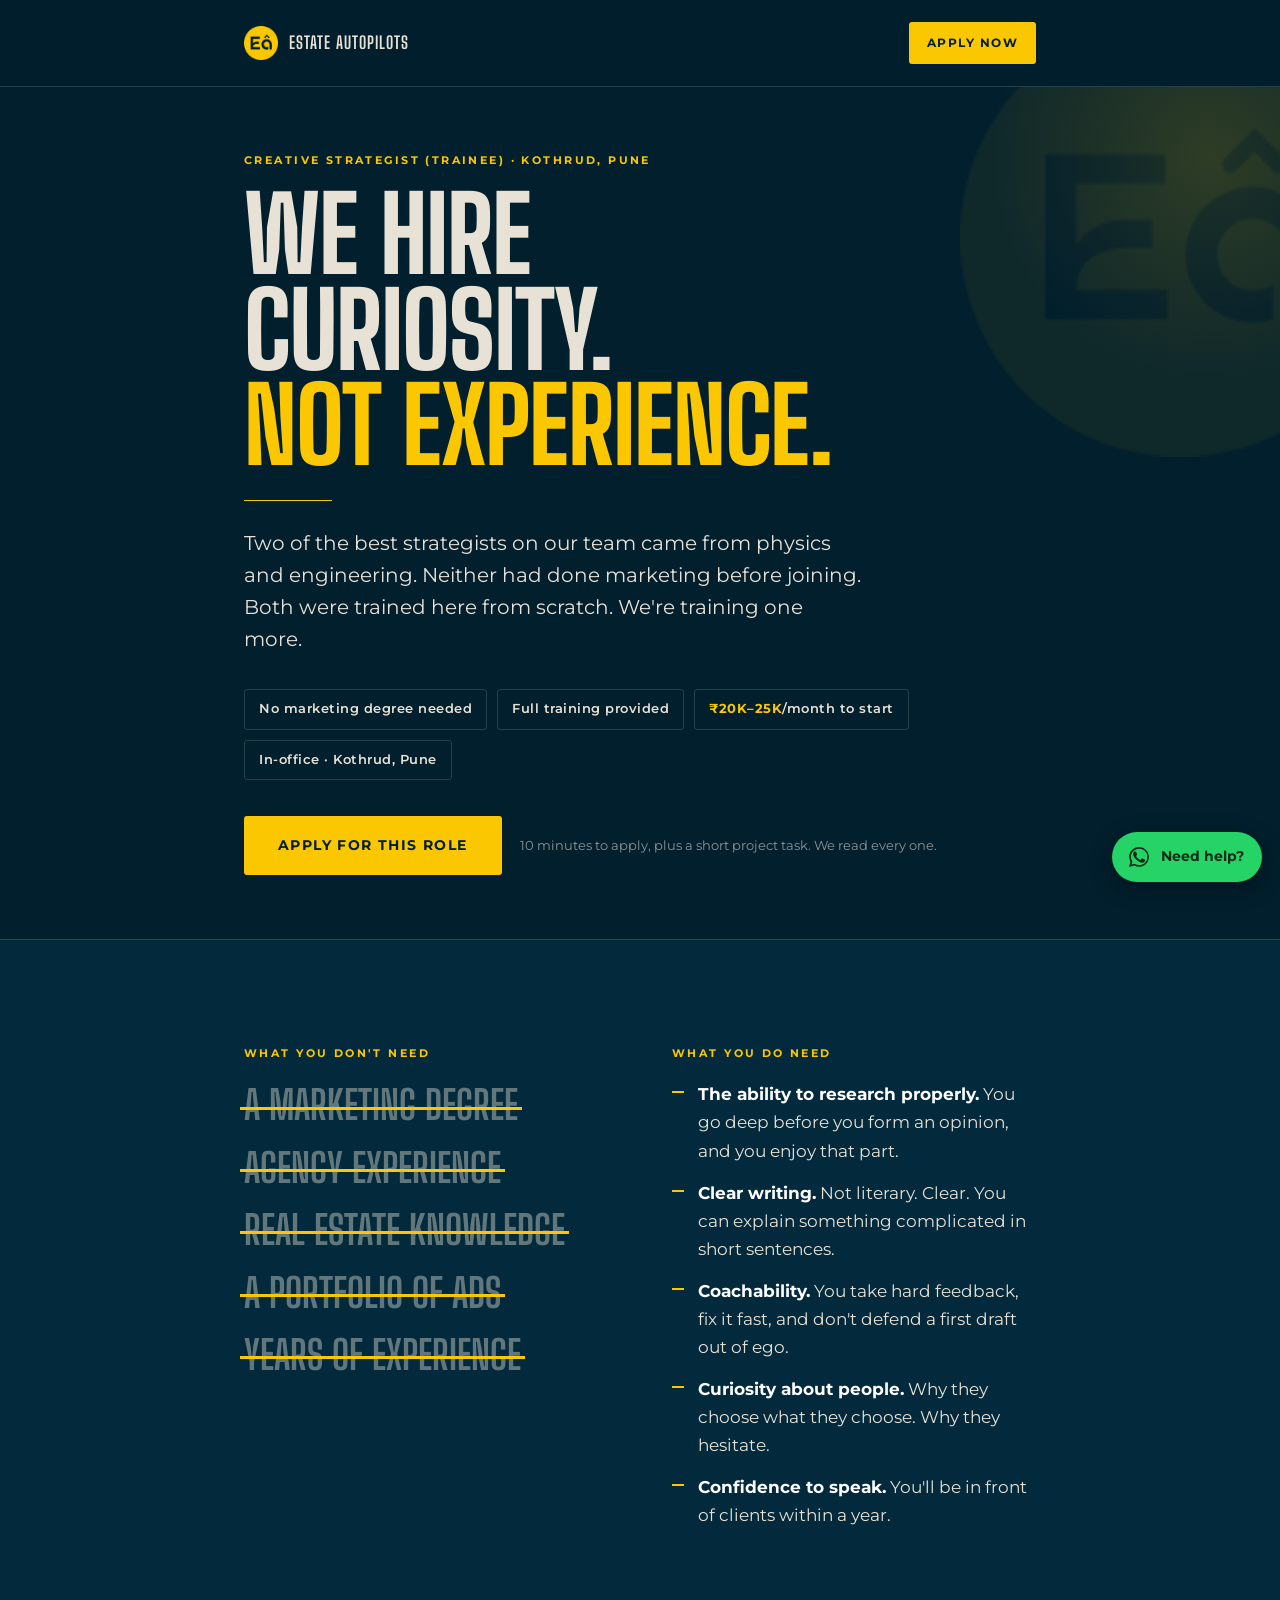
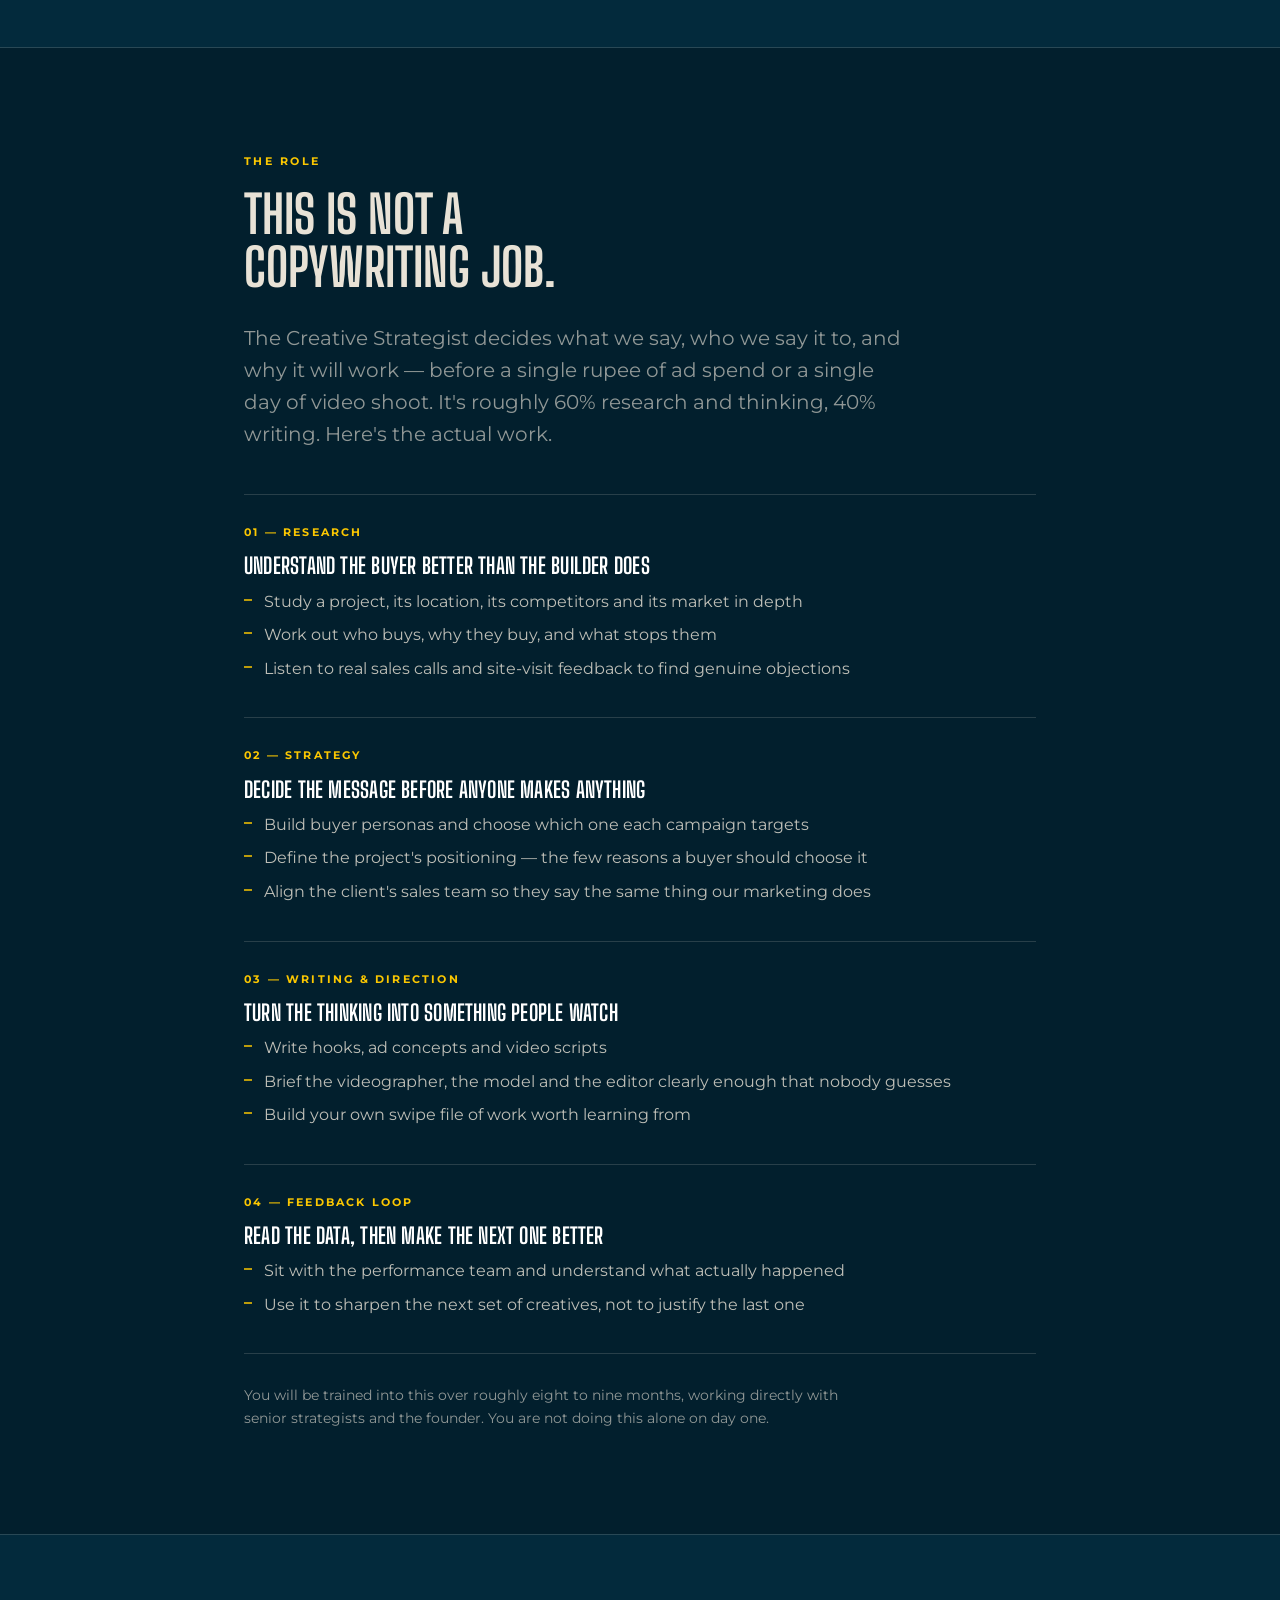
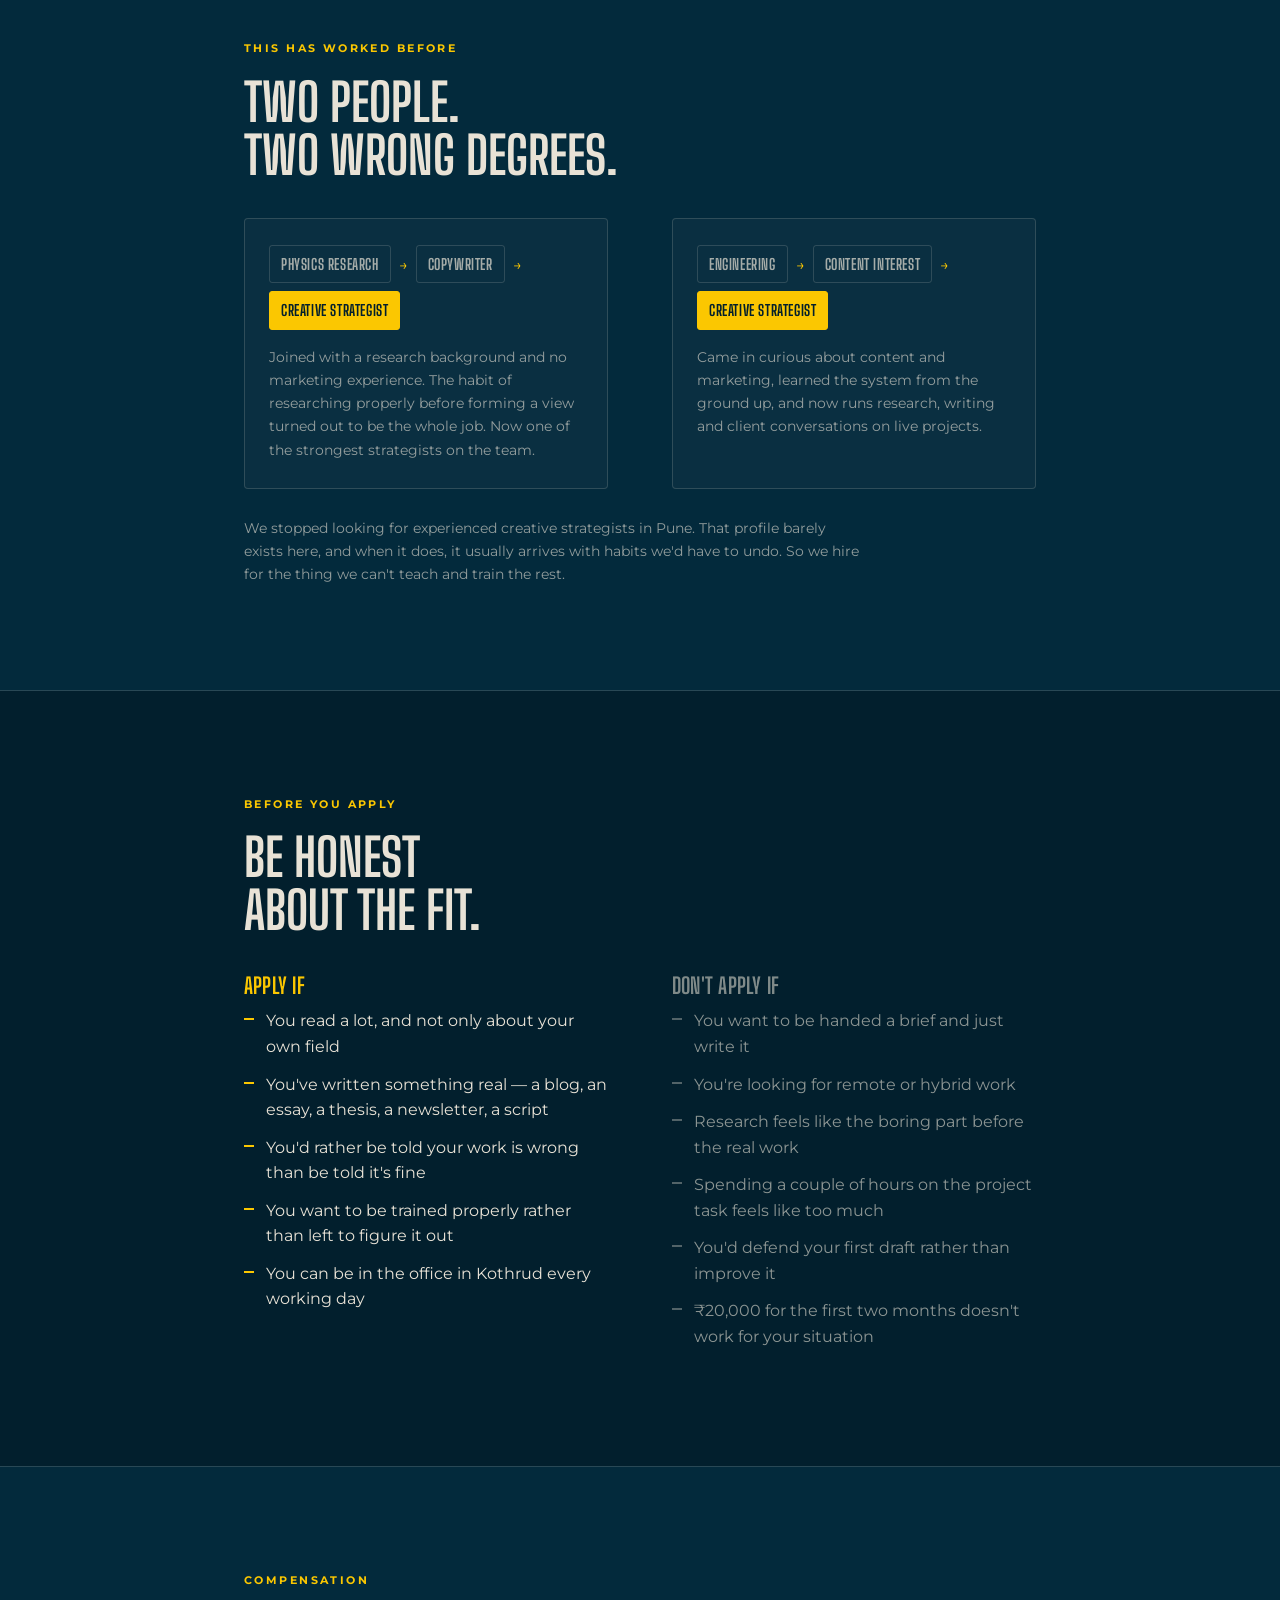
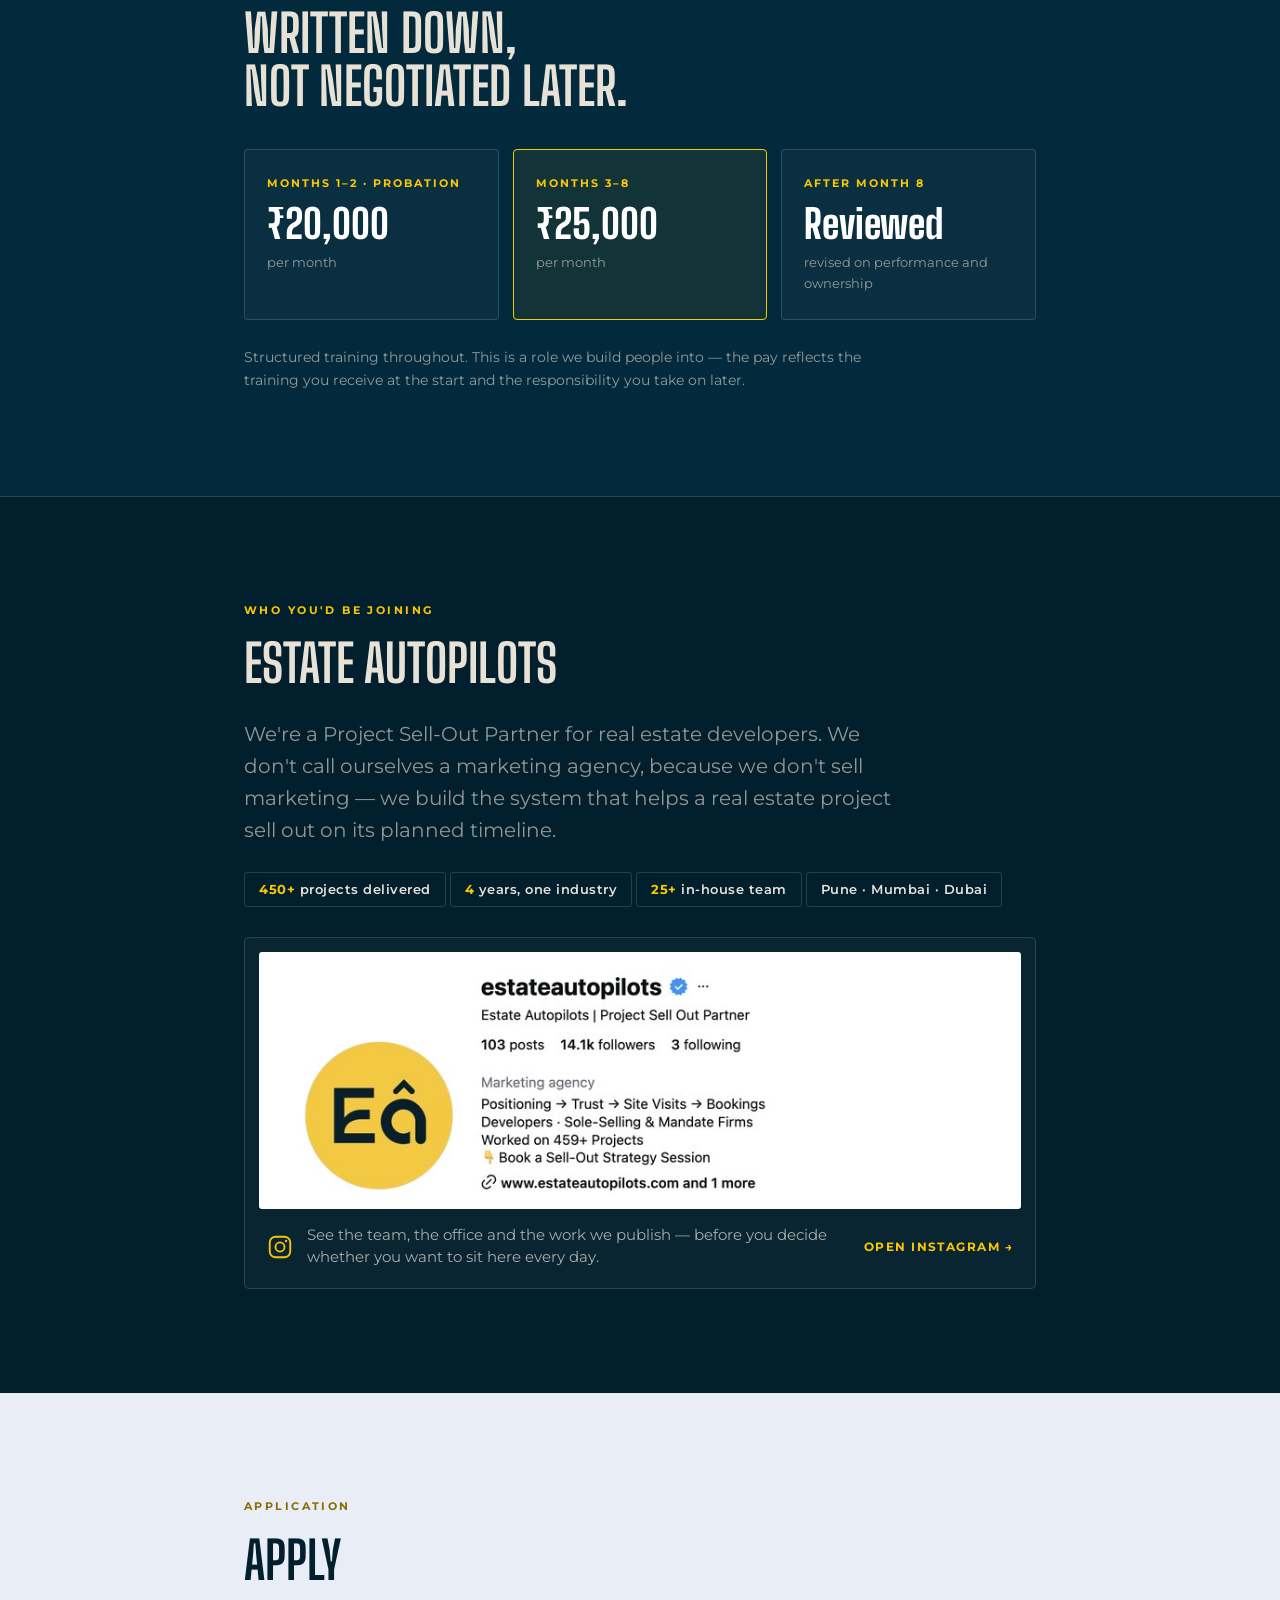
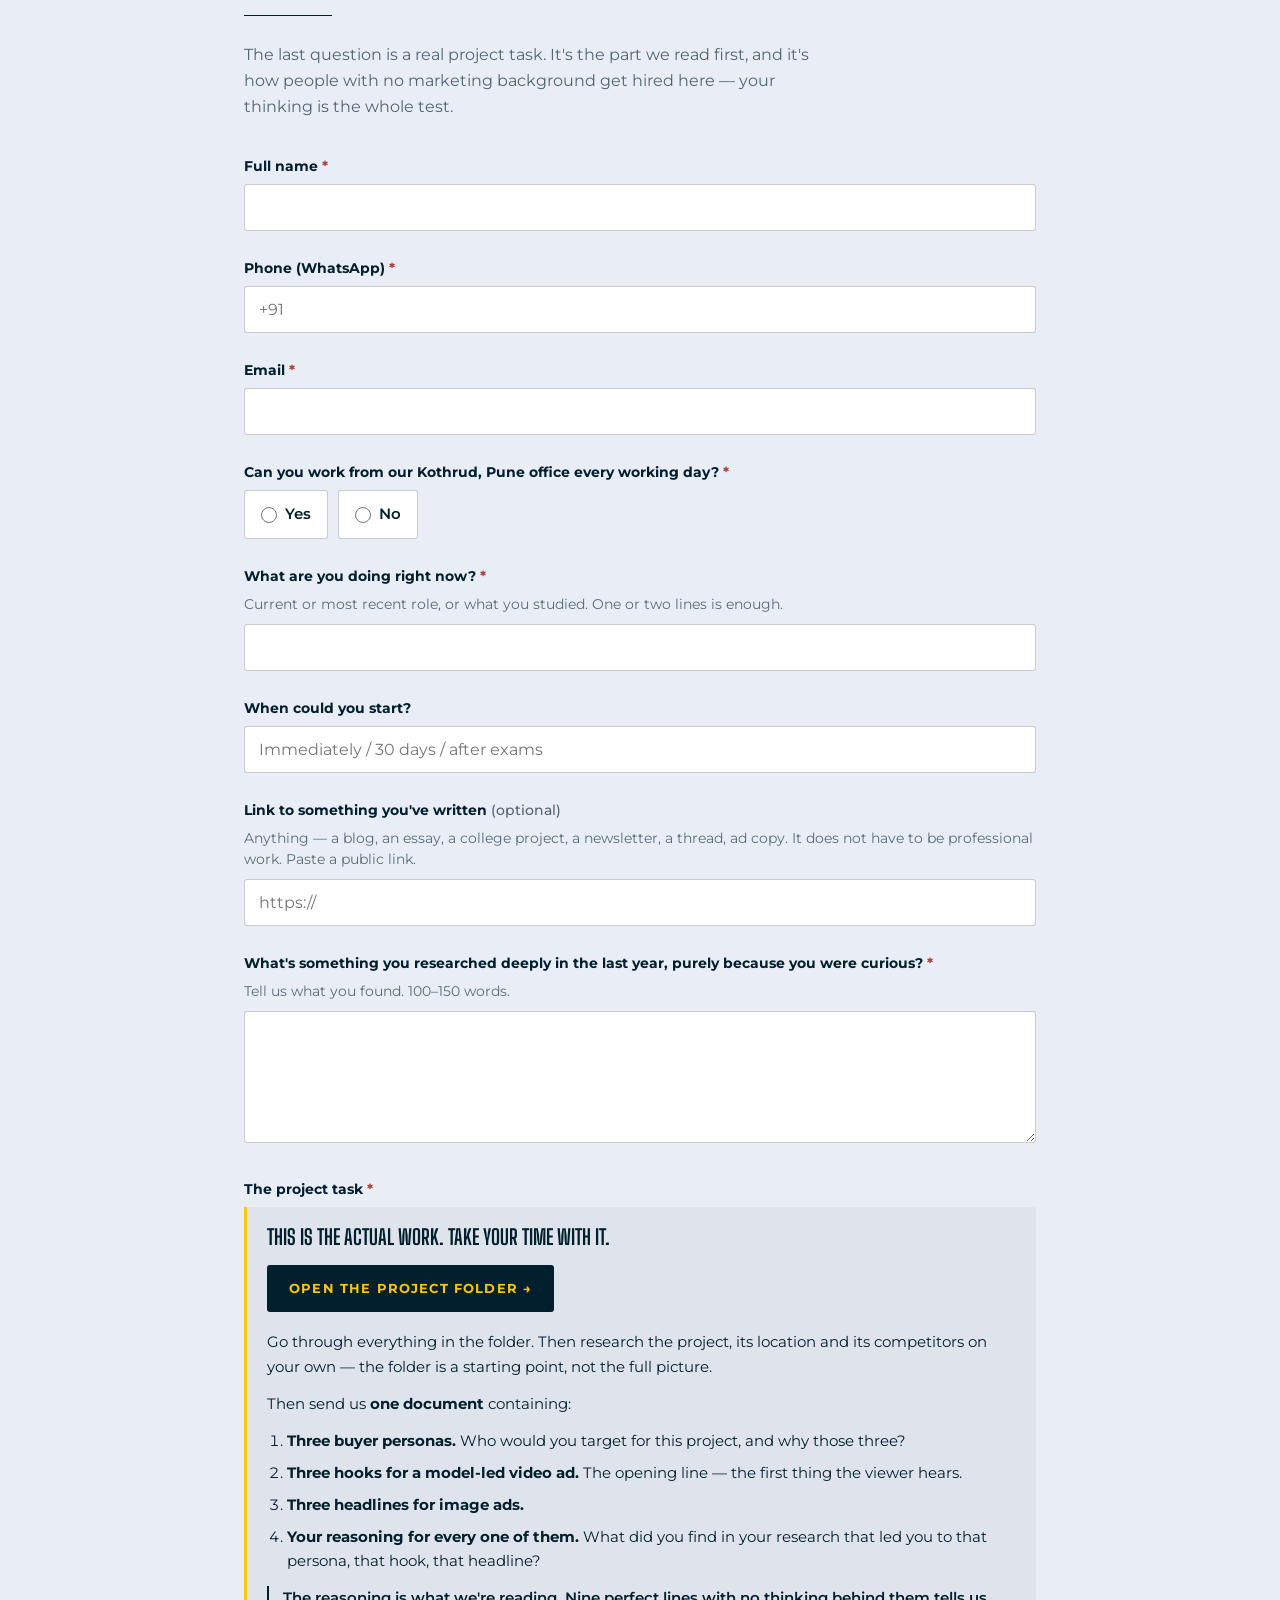
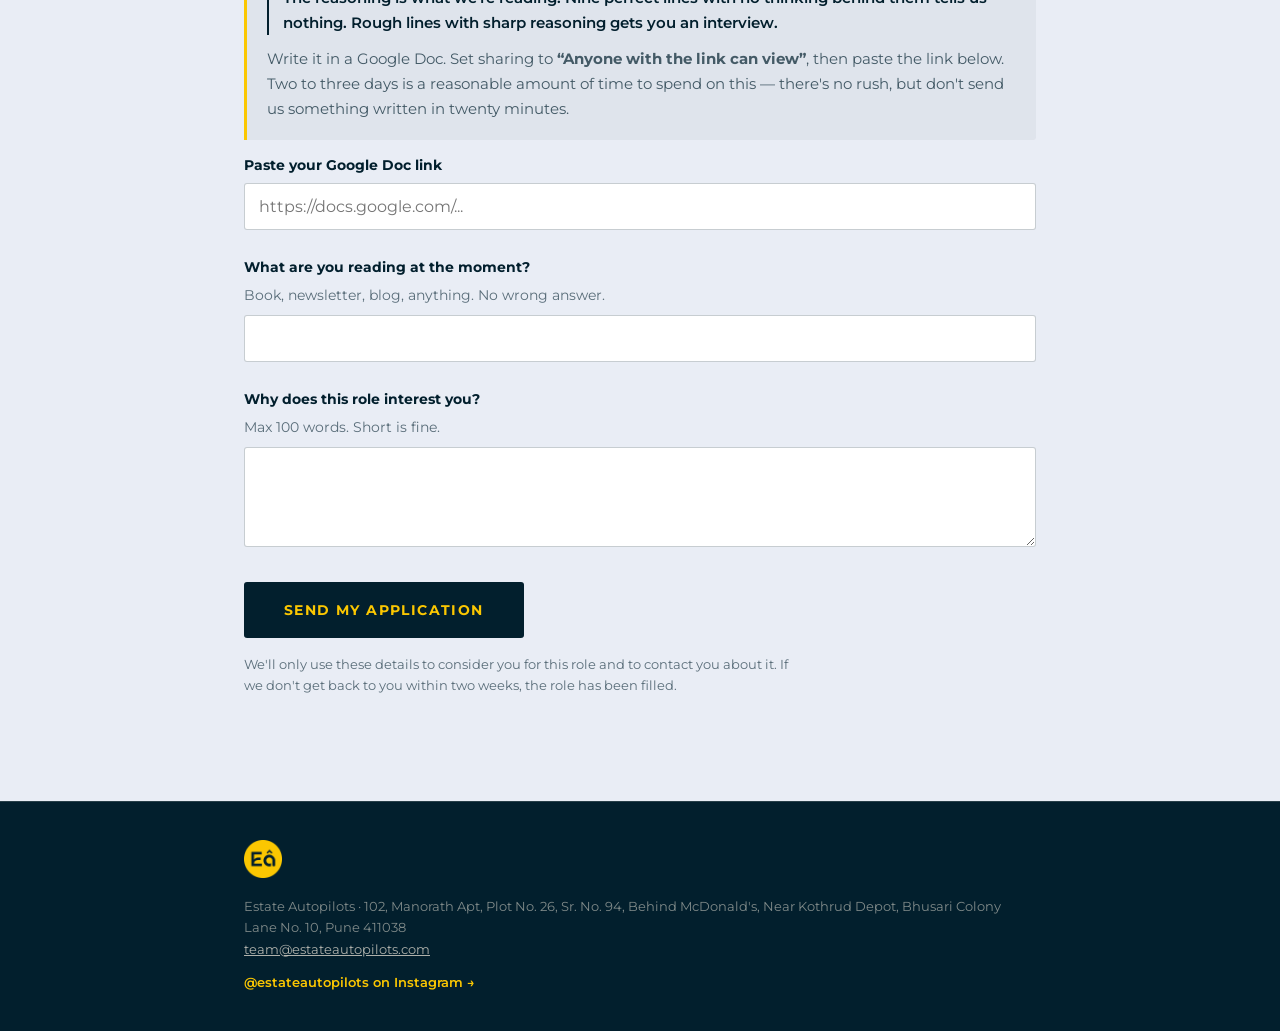
==== index.html @ 529a9108 "feat: add website landing and thank you pages for Estate Autopilots roles" ====
<!DOCTYPE html>
<html lang="en">

<head>
  <meta charset="UTF-8">
  <meta name="viewport" content="width=device-width, initial-scale=1.0">
  <title>Creative Strategist (Trainee) — Estate Autopilots, Pune</title>
  <meta name="description"
    content="We hire curiosity, not experience. Creative Strategist (Trainee) role in Kothrud, Pune. No marketing degree needed. Full training provided.">
  <meta property="og:title" content="We hire curiosity. Not experience.">
  <meta property="og:description"
    content="Creative Strategist (Trainee) — Kothrud, Pune. No marketing degree needed. Full training provided.">
  <meta name="robots" content="noindex">
  <link rel="icon" type="image/png"
    href="[data-uri]">

  <link rel="preconnect" href="https://fonts.googleapis.com">
  <link rel="preconnect" href="https://fonts.gstatic.com" crossorigin>
  <link
    href="https://fonts.googleapis.com/css2?family=Big+Shoulders+Display:wght@500;700;800&family=Montserrat:wght@400;500;600;700&display=swap"
    rel="stylesheet">

  <!--
  ============================================================
  SETUP — 3 things to change before going live
  ============================================================
  1. FORM ENDPOINT  → search for "FORM_ENDPOINT" below
  2. META PIXEL ID  → search for "PIXEL_ID" below
  3. LOGO           → search for "LOGO" below
  Fonts: swap Big Shoulders Display → Agency, and add Qurova
  via @font-face if you have the web licence.
  ============================================================
-->

  <style>
    :root {
      --midnight: #021f2d;
      --gold: #fbc701;
      --stone: #e8e2d6;
      --concrete: #e9edf5;
      --midnight-2: #032a3c;
      --line: rgba(232, 226, 214, .16);
      --display: 'Big Shoulders Display', 'Agency FB', Impact, sans-serif;
      --body: 'Montserrat', -apple-system, BlinkMacSystemFont, sans-serif;
    }

    * {
      margin: 0;
      padding: 0;
      box-sizing: border-box
    }

    html {
      scroll-behavior: smooth
    }

    body {
      background: var(--midnight);
      color: var(--stone);
      font-family: var(--body);
      font-size: 16px;
      line-height: 1.65;
      -webkit-font-smoothing: antialiased;
    }

    .wrap {
      width: 100%;
      max-width: 840px;
      margin: 0 auto;
      padding: 0 24px
    }

    section {
      padding: 72px 0
    }

    @media(min-width:900px) {
      section {
        padding: 104px 0
      }
    }

    /* ---------- type ---------- */
    .kicker {
      font-family: var(--body);
      font-size: 11px;
      font-weight: 700;
      letter-spacing: .22em;
      text-transform: uppercase;
      color: var(--gold);
      margin-bottom: 18px;
    }

    h1 {
      font-family: var(--display);
      font-weight: 800;
      font-size: clamp(46px, 13vw, 104px);
      line-height: .92;
      text-transform: uppercase;
      letter-spacing: -.01em;
    }

    h2 {
      font-family: var(--display);
      font-weight: 700;
      font-size: clamp(30px, 7vw, 52px);
      line-height: 1.02;
      text-transform: uppercase;
      margin-bottom: 28px;
    }

    h3 {
      font-family: var(--display);
      font-weight: 700;
      font-size: 22px;
      line-height: 1.15;
      text-transform: uppercase;
      letter-spacing: .01em;
      margin-bottom: 10px;
      color: #fff;
    }

    p {
      margin-bottom: 16px
    }

    p:last-child {
      margin-bottom: 0
    }

    .gold {
      color: var(--gold)
    }

    .lead {
      font-size: clamp(17px, 2.4vw, 20px);
      line-height: 1.6
    }

    .muted {
      color: rgba(232, 226, 214, .62)
    }

    .small {
      font-size: 14px
    }

    .rule {
      height: 1px;
      background: var(--gold);
      width: 88px;
      margin: 26px 0
    }

    /* ---------- header ---------- */
    header {
      padding: 22px 0;
      border-bottom: 1px solid var(--line);
      position: sticky;
      top: 0;
      z-index: 50;
      background: rgba(2, 31, 45, .92);
      backdrop-filter: blur(10px);
    }

    .headbar {
      display: flex;
      align-items: center;
      justify-content: space-between;
      gap: 16px
    }

    /* LOGO — replace this whole .logo block with your <img src="logo.svg"> */
    .logo {
      display: flex;
      align-items: center;
      gap: 11px;
      text-decoration: none
    }

    .logo .mark {
      width: 34px;
      height: 34px;
      display: block;
      flex: 0 0 auto
    }

    .logo .name {
      font-family: var(--display);
      font-weight: 700;
      font-size: 17px;
      letter-spacing: .06em;
      text-transform: uppercase;
      color: var(--stone);
    }

    .headcta {
      font-size: 12px;
      font-weight: 700;
      letter-spacing: .12em;
      text-transform: uppercase;
      color: var(--midnight);
      background: var(--gold);
      padding: 11px 18px;
      border-radius: 3px;
      text-decoration: none;
      white-space: nowrap;
      transition: box-shadow .2s ease;
    }

    .headcta:hover {
      box-shadow: 0 0 0 4px rgba(251, 199, 1, .2)
    }

    @media(max-width:520px) {
      .headcta {
        padding: 10px 14px;
        font-size: 11px
      }

      .logo .name {
        display: none
      }
    }

    /* ---------- shared logo mark ---------- */
    .ea-mark {
      background-image: url([data-uri]);
      background-size: contain;
      background-repeat: no-repeat;
      background-position: center;
    }

    /* ---------- hero ---------- */
    .hero {
      padding-top: 64px;
      padding-bottom: 64px;
      position: relative;
      overflow: hidden
    }

    .hero::after {
      content: "";
      position: absolute;
      top: -160px;
      right: -160px;
      width: 460px;
      height: 460px;
      border-radius: 50%;
      background: radial-gradient(circle, rgba(251, 199, 1, .13), transparent 68%);
      pointer-events: none;
    }

    .hero .inner {
      position: relative;
      z-index: 2
    }

    .hero .watermark {
      position: absolute;
      top: -70px;
      right: -120px;
      width: 440px;
      height: 440px;
      opacity: .055;
      z-index: 1;
      pointer-events: none;
    }

    @media(max-width:820px) {
      .hero .watermark {
        width: 280px;
        height: 280px;
        top: -60px;
        right: -90px;
        opacity: .05
      }
    }

    .hero h1 span {
      display: block
    }

    .hero .facts {
      display: flex;
      flex-wrap: wrap;
      gap: 10px;
      margin-top: 34px;
    }

    .fact {
      border: 1px solid var(--line);
      border-radius: 3px;
      padding: 9px 14px;
      font-size: 12.5px;
      font-weight: 600;
      letter-spacing: .04em;
    }

    .fact strong {
      color: var(--gold);
      font-weight: 700
    }

    .btn {
      display: inline-block;
      background: var(--gold);
      color: var(--midnight);
      font-weight: 700;
      font-size: 14px;
      letter-spacing: .1em;
      text-transform: uppercase;
      padding: 18px 34px;
      border-radius: 3px;
      text-decoration: none;
      transition: box-shadow .2s ease, transform .12s ease;
    }

    .btn:hover {
      box-shadow: 0 0 0 5px rgba(251, 199, 1, .2)
    }

    .btn:active {
      transform: translateY(1px)
    }

    .cta-row {
      margin-top: 36px;
      display: flex;
      flex-wrap: wrap;
      align-items: center;
      gap: 18px
    }

    .cta-note {
      font-size: 13px;
      color: rgba(232, 226, 214, .6)
    }

    /* ---------- signature: strikethrough block ---------- */
    .band {
      background: var(--midnight-2);
      border-top: 1px solid var(--line);
      border-bottom: 1px solid var(--line)
    }

    .strike-list {
      list-style: none;
      margin-top: 8px
    }

    .strike-list li {
      font-family: var(--display);
      font-weight: 700;
      font-size: clamp(24px, 5.6vw, 40px);
      line-height: 1.16;
      text-transform: uppercase;
      color: rgba(232, 226, 214, .42);
      position: relative;
      display: inline-block;
      padding: 2px 0;
      margin-bottom: 12px;
    }

    .strike-list li::after {
      content: "";
      position: absolute;
      left: -4px;
      top: 52%;
      width: calc(100% + 8px);
      height: 3px;
      background: var(--gold);
      transform: scaleX(0);
      transform-origin: left;
      animation: strike .5s cubic-bezier(.2, .7, .3, 1) forwards;
    }

    .strike-list li:nth-child(1)::after {
      animation-delay: .05s
    }

    .strike-list li:nth-child(2)::after {
      animation-delay: .18s
    }

    .strike-list li:nth-child(3)::after {
      animation-delay: .31s
    }

    .strike-list li:nth-child(4)::after {
      animation-delay: .44s
    }

    .strike-list li:nth-child(5)::after {
      animation-delay: .57s
    }

    @keyframes strike {
      to {
        transform: scaleX(1)
      }
    }

    .need-list {
      list-style: none;
      margin-top: 8px
    }

    .need-list li {
      font-size: 17px;
      padding-left: 26px;
      position: relative;
      margin-bottom: 14px;
    }

    .need-list li::before {
      content: "";
      position: absolute;
      left: 0;
      top: 11px;
      width: 12px;
      height: 2px;
      background: var(--gold);
    }

    .need-list li strong {
      color: #fff;
      font-weight: 700
    }

    .two {
      display: grid;
      gap: 56px
    }

    @media(min-width:820px) {
      .two {
        grid-template-columns: 1fr 1fr;
        gap: 64px
      }
    }

    /* ---------- do blocks ---------- */
    .do-grid {
      display: grid;
      gap: 0;
      margin-top: 8px
    }

    .do {
      padding: 28px 0;
      border-top: 1px solid var(--line)
    }

    .do:last-child {
      border-bottom: 1px solid var(--line)
    }

    .do .lbl {
      font-family: var(--body);
      font-size: 11px;
      font-weight: 700;
      letter-spacing: .2em;
      text-transform: uppercase;
      color: var(--gold);
      margin-bottom: 12px;
      display: block;
    }

    .do ul {
      list-style: none;
      margin-top: 10px
    }

    .do ul li {
      padding-left: 20px;
      position: relative;
      margin-bottom: 8px;
      font-size: 15.5px;
      color: rgba(232, 226, 214, .82)
    }

    .do ul li::before {
      content: "";
      position: absolute;
      left: 0;
      top: 10px;
      width: 8px;
      height: 2px;
      background: rgba(251, 199, 1, .75)
    }

    /* ---------- paths ---------- */
    .path {
      border: 1px solid var(--line);
      border-radius: 4px;
      padding: 26px 24px;
      background: rgba(232, 226, 214, .03);
    }

    .chain {
      display: flex;
      flex-wrap: wrap;
      align-items: center;
      gap: 8px;
      margin-bottom: 16px
    }

    .chip {
      font-family: var(--display);
      font-weight: 700;
      font-size: 15px;
      text-transform: uppercase;
      letter-spacing: .04em;
      border: 1px solid var(--line);
      border-radius: 3px;
      padding: 6px 11px;
      color: rgba(232, 226, 214, .7);
    }

    .chip.now {
      background: var(--gold);
      color: var(--midnight);
      border-color: var(--gold)
    }

    .arrow {
      color: var(--gold);
      font-size: 15px;
      line-height: 1
    }

    /* ---------- fit columns ---------- */
    .fitcol h3 {
      color: var(--gold)
    }

    .fitcol.no h3 {
      color: rgba(232, 226, 214, .55)
    }

    .fitcol ul {
      list-style: none
    }

    .fitcol li {
      padding-left: 22px;
      position: relative;
      margin-bottom: 12px;
      font-size: 15.5px
    }

    .fitcol li::before {
      content: "";
      position: absolute;
      left: 0;
      top: 10px;
      width: 10px;
      height: 2px;
      background: var(--gold)
    }

    .fitcol.no li {
      color: rgba(232, 226, 214, .6)
    }

    .fitcol.no li::before {
      background: rgba(232, 226, 214, .35)
    }

    /* ---------- pay ---------- */
    .pay {
      display: grid;
      gap: 14px;
      margin-top: 8px
    }

    @media(min-width:760px) {
      .pay {
        grid-template-columns: repeat(3, 1fr)
      }
    }

    .paycard {
      border: 1px solid var(--line);
      border-radius: 4px;
      padding: 24px 22px;
      background: rgba(232, 226, 214, .03);
    }

    .paycard.live {
      border-color: var(--gold);
      background: rgba(251, 199, 1, .06)
    }

    .paycard .when {
      font-size: 11px;
      font-weight: 700;
      letter-spacing: .18em;
      text-transform: uppercase;
      color: var(--gold);
      margin-bottom: 12px;
    }

    .paycard .amt {
      font-family: var(--display);
      font-weight: 800;
      font-size: 40px;
      line-height: 1;
      color: #fff;
    }

    .paycard .per {
      font-size: 13px;
      color: rgba(232, 226, 214, .6);
      margin-top: 8px
    }

    /* ---------- instagram ---------- */
    .ig {
      display: block;
      text-decoration: none;
      border: 1px solid var(--line);
      border-radius: 5px;
      background: rgba(232, 226, 214, .03);
      padding: 14px;
      margin-top: 34px;
      transition: border-color .2s ease, background .2s ease;
    }

    .ig:hover {
      border-color: var(--gold);
      background: rgba(251, 199, 1, .05)
    }

    .ig .shot {
      display: block;
      width: 100%;
      height: auto;
      background: #fff;
      border-radius: 3px;
    }

    .ig .foot {
      display: flex;
      align-items: center;
      gap: 14px;
      flex-wrap: wrap;
      padding: 16px 8px 6px;
    }

    .ig .glyph {
      flex: 0 0 auto;
      width: 26px;
      height: 26px;
      color: var(--gold)
    }

    .ig .sub {
      flex: 1 1 240px;
      min-width: 0;
      font-size: 14.5px;
      color: rgba(232, 226, 214, .72);
      line-height: 1.5;
    }

    .ig .go {
      font-size: 12px;
      font-weight: 700;
      letter-spacing: .12em;
      text-transform: uppercase;
      color: var(--gold);
      white-space: nowrap;
    }

    footer .social {
      margin-top: 12px;
      display: block
    }

    footer .social a {
      color: var(--gold);
      text-decoration: none;
      font-weight: 600
    }

    footer .social a:hover {
      text-decoration: underline
    }

    .thanks a {
      color: var(--gold);
      font-weight: 600
    }

    /* ---------- form ---------- */
    .formwrap {
      background: var(--concrete);
      color: var(--midnight)
    }

    .formwrap .kicker {
      color: #8a6d00
    }

    .formwrap h2 {
      color: var(--midnight)
    }

    .formwrap .muted {
      color: rgba(2, 31, 45, .66)
    }

    .formwrap .rule {
      background: var(--midnight)
    }

    form {
      margin-top: 34px
    }

    .field {
      margin-bottom: 26px
    }

    label {
      display: block;
      font-size: 14px;
      font-weight: 700;
      color: var(--midnight);
      margin-bottom: 6px;
    }

    label .req {
      color: #b23b3b
    }

    .hint {
      font-size: 13.5px;
      color: rgba(2, 31, 45, .62);
      margin-bottom: 10px;
      line-height: 1.5
    }

    input[type=text],
    input[type=tel],
    input[type=email],
    input[type=url],
    textarea,
    select {
      width: 100%;
      font-family: var(--body);
      font-size: 16px;
      color: var(--midnight);
      background: #fff;
      border: 1px solid rgba(2, 31, 45, .22);
      border-radius: 3px;
      padding: 13px 14px;
      transition: border-color .15s ease, box-shadow .15s ease;
    }

    textarea {
      min-height: 132px;
      resize: vertical;
      line-height: 1.6
    }

    input:focus,
    textarea:focus,
    select:focus {
      outline: none;
      border-color: var(--midnight);
      box-shadow: 0 0 0 3px rgba(251, 199, 1, .55);
    }

    .radio-row {
      display: flex;
      gap: 10px;
      flex-wrap: wrap;
      margin-top: 4px
    }

    .radio-row label {
      display: flex;
      align-items: center;
      gap: 8px;
      font-weight: 600;
      font-size: 15px;
      border: 1px solid rgba(2, 31, 45, .22);
      background: #fff;
      border-radius: 3px;
      padding: 11px 16px;
      cursor: pointer;
      margin: 0;
    }

    .radio-row input {
      accent-color: var(--midnight);
      width: 16px;
      height: 16px
    }

    .taskbox {
      border-left: 3px solid var(--gold);
      background: rgba(2, 31, 45, .045);
      padding: 18px 20px;
      margin-bottom: 14px;
      border-radius: 0 3px 3px 0;
    }

    .taskbox p {
      font-size: 15px;
      margin-bottom: 12px
    }

    .taskbox p:last-child {
      margin-bottom: 0
    }

    .taskbox .tasklead {
      font-family: var(--display);
      font-weight: 700;
      font-size: 21px;
      text-transform: uppercase;
      line-height: 1.15;
      margin-bottom: 16px;
      color: var(--midnight)
    }

    .taskbtn {
      display: inline-block;
      background: var(--midnight);
      color: var(--gold);
      font-size: 13px;
      font-weight: 700;
      letter-spacing: .09em;
      text-transform: uppercase;
      padding: 13px 22px;
      border-radius: 3px;
      text-decoration: none;
      margin-bottom: 18px;
      transition: box-shadow .2s ease;
    }

    .taskbtn:hover {
      box-shadow: 0 0 0 4px rgba(2, 31, 45, .16)
    }

    .tasklist {
      margin: 0 0 14px 0;
      padding-left: 20px
    }

    .tasklist li {
      font-size: 15px;
      margin-bottom: 9px;
      line-height: 1.55
    }

    .taskstress {
      border-left: 2px solid var(--midnight);
      padding-left: 14px;
      font-size: 15px;
      font-weight: 600;
      color: var(--midnight);
    }

    .tasknote {
      font-size: 14px;
      color: rgba(2, 31, 45, .7)
    }

    .sublabel {
      margin-top: 14px
    }

    .submit {
      background: var(--midnight);
      color: var(--gold);
      border: none;
      cursor: pointer;
      font-family: var(--body);
      font-weight: 700;
      font-size: 14px;
      letter-spacing: .1em;
      text-transform: uppercase;
      padding: 19px 40px;
      border-radius: 3px;
      width: 100%;
      transition: box-shadow .2s ease;
    }

    @media(min-width:600px) {
      .submit {
        width: auto
      }
    }

    .submit:hover {
      box-shadow: 0 0 0 4px rgba(2, 31, 45, .18)
    }

    .submit:disabled {
      opacity: .6;
      cursor: wait
    }

    .consent {
      font-size: 13px;
      color: rgba(2, 31, 45, .62);
      margin-top: 16px;
      max-width: 560px
    }

    .thanks {
      display: none;
      padding: 44px 0
    }

    .thanks h2 {
      margin-bottom: 18px
    }

    .thanks.show {
      display: block
    }

    .formbody.hide {
      display: none
    }

    .err {
      color: #b23b3b;
      font-size: 14px;
      font-weight: 600;
      margin-top: 14px;
      display: none
    }

    .err.show {
      display: block
    }

    /* ---------- footer ---------- */
    footer {
      border-top: 1px solid var(--line);
      padding: 38px 0;
      font-size: 13px;
      color: rgba(232, 226, 214, .55)
    }

    footer .footmark {
      width: 38px;
      height: 38px;
      display: block;
      margin-bottom: 18px
    }

    footer a {
      color: rgba(232, 226, 214, .75)
    }


    /* ---------- whatsapp float ---------- */
    .wa {
      position: fixed;
      right: 18px;
      bottom: 18px;
      z-index: 90;
      display: flex;
      align-items: center;
      gap: 10px;
      background: #25D366;
      color: #0a2e18;
      text-decoration: none;
      border-radius: 999px;
      padding: 13px 18px 13px 15px;
      font-family: var(--body);
      font-size: 14px;
      font-weight: 700;
      box-shadow: 0 6px 22px rgba(0, 0, 0, .34);
      transition: transform .15s ease, box-shadow .2s ease;
    }

    .wa:hover {
      transform: translateY(-2px);
      box-shadow: 0 9px 26px rgba(0, 0, 0, .4)
    }

    .wa:active {
      transform: translateY(0)
    }

    .wa svg {
      width: 24px;
      height: 24px;
      flex: 0 0 auto;
      fill: #0a2e18
    }

    @media(max-width:640px) {
      .wa {
        right: 14px;
        bottom: 14px;
        padding: 14px;
        gap: 0
      }

      .wa .walabel {
        display: none
      }
    }

    /* ---------- a11y ---------- */
    a:focus-visible,
    button:focus-visible,
    input:focus-visible,
    textarea:focus-visible,
    select:focus-visible {
      outline: 2px solid var(--gold);
      outline-offset: 3px;
    }

    @media(prefers-reduced-motion:reduce) {
      * {
        animation: none !important;
        transition: none !important
      }

      html {
        scroll-behavior: auto
      }

      .strike-list li::after {
        transform: scaleX(1)
      }
    }
  </style>
</head>

<body>

  <header>
    <div class="wrap headbar">
      <a class="logo" href="#top" aria-label="Estate Autopilots">
        <img class="mark"
          src="[data-uri]"
          alt="Estate Autopilots" width="34" height="34">
        <span class="name">Estate Autopilots</span>
      </a>
      <a class="headcta" href="#apply">Apply now</a>
    </div>
  </header>

  <main id="top">

    <!-- ============ HERO ============ -->
    <section class="hero">
      <div class="watermark ea-mark" aria-hidden="true"></div>
      <div class="wrap inner">
        <div class="kicker">Creative Strategist (Trainee) · Kothrud, Pune</div>
        <h1><span>We hire</span><span>curiosity.</span><span class="gold">Not experience.</span></h1>
        <div class="rule"></div>
        <p class="lead" style="max-width:620px">
          Two of the best strategists on our team came from physics and engineering.
          Neither had done marketing before joining. Both were trained here from scratch.
          We're training one more.
        </p>
        <div class="facts">
          <span class="fact">No marketing degree needed</span>
          <span class="fact">Full training provided</span>
          <span class="fact"><strong>₹20K–25K</strong>/month to start</span>
          <span class="fact">In-office · Kothrud, Pune</span>
        </div>
        <div class="cta-row">
          <a class="btn" href="#apply">Apply for this role</a>
          <span class="cta-note">10 minutes to apply, plus a short project task. We read every one.</span>
        </div>
      </div>
    </section>

    <!-- ============ SIGNATURE: DISQUALIFIERS ============ -->
    <section class="band">
      <div class="wrap">
        <div class="two">
          <div>
            <div class="kicker">What you don't need</div>
            <ul class="strike-list">
              <li>A marketing degree</li>
              <li>Agency experience</li>
              <li>Real estate knowledge</li>
              <li>A portfolio of ads</li>
              <li>Years of experience</li>
            </ul>
          </div>
          <div>
            <div class="kicker">What you do need</div>
            <ul class="need-list">
              <li><strong>The ability to research properly.</strong> You go deep before you form an opinion, and you
                enjoy that part.</li>
              <li><strong>Clear writing.</strong> Not literary. Clear. You can explain something complicated in short
                sentences.</li>
              <li><strong>Coachability.</strong> You take hard feedback, fix it fast, and don't defend a first draft out
                of ego.</li>
              <li><strong>Curiosity about people.</strong> Why they choose what they choose. Why they hesitate.</li>
              <li><strong>Confidence to speak.</strong> You'll be in front of clients within a year.</li>
            </ul>
          </div>
        </div>
      </div>
    </section>

    <!-- ============ WHAT THE ROLE IS ============ -->
    <section>
      <div class="wrap">
        <div class="kicker">The role</div>
        <h2>This is not a<br>copywriting job.</h2>
        <p class="lead muted" style="max-width:660px">
          The Creative Strategist decides what we say, who we say it to, and why it will work —
          before a single rupee of ad spend or a single day of video shoot. It's roughly 60% research
          and thinking, 40% writing. Here's the actual work.
        </p>

        <div class="do-grid" style="margin-top:44px">
          <div class="do">
            <span class="lbl">01 — Research</span>
            <h3>Understand the buyer better than the builder does</h3>
            <ul>
              <li>Study a project, its location, its competitors and its market in depth</li>
              <li>Work out who buys, why they buy, and what stops them</li>
              <li>Listen to real sales calls and site-visit feedback to find genuine objections</li>
            </ul>
          </div>
          <div class="do">
            <span class="lbl">02 — Strategy</span>
            <h3>Decide the message before anyone makes anything</h3>
            <ul>
              <li>Build buyer personas and choose which one each campaign targets</li>
              <li>Define the project's positioning — the few reasons a buyer should choose it</li>
              <li>Align the client's sales team so they say the same thing our marketing does</li>
            </ul>
          </div>
          <div class="do">
            <span class="lbl">03 — Writing &amp; direction</span>
            <h3>Turn the thinking into something people watch</h3>
            <ul>
              <li>Write hooks, ad concepts and video scripts</li>
              <li>Brief the videographer, the model and the editor clearly enough that nobody guesses</li>
              <li>Build your own swipe file of work worth learning from</li>
            </ul>
          </div>
          <div class="do">
            <span class="lbl">04 — Feedback loop</span>
            <h3>Read the data, then make the next one better</h3>
            <ul>
              <li>Sit with the performance team and understand what actually happened</li>
              <li>Use it to sharpen the next set of creatives, not to justify the last one</li>
            </ul>
          </div>
        </div>

        <p class="small muted" style="margin-top:30px;max-width:620px">
          You will be trained into this over roughly eight to nine months, working directly with
          senior strategists and the founder. You are not doing this alone on day one.
        </p>
      </div>
    </section>

    <!-- ============ PROOF ============ -->
    <section class="band">
      <div class="wrap">
        <div class="kicker">This has worked before</div>
        <h2>Two people.<br>Two wrong degrees.</h2>
        <div class="two" style="margin-top:36px">
          <div class="path">
            <div class="chain">
              <span class="chip">Physics research</span><span class="arrow">→</span>
              <span class="chip">Copywriter</span><span class="arrow">→</span>
              <span class="chip now">Creative Strategist</span>
            </div>
            <p class="small muted">
              Joined with a research background and no marketing experience. The habit of
              researching properly before forming a view turned out to be the whole job.
              Now one of the strongest strategists on the team.
            </p>
          </div>
          <div class="path">
            <div class="chain">
              <span class="chip">Engineering</span><span class="arrow">→</span>
              <span class="chip">Content interest</span><span class="arrow">→</span>
              <span class="chip now">Creative Strategist</span>
            </div>
            <p class="small muted">
              Came in curious about content and marketing, learned the system from the ground up,
              and now runs research, writing and client conversations on live projects.
            </p>
          </div>
        </div>
        <p class="small muted" style="margin-top:28px;max-width:620px">
          We stopped looking for experienced creative strategists in Pune. That profile barely exists here,
          and when it does, it usually arrives with habits we'd have to undo. So we hire for the thing
          we can't teach and train the rest.
        </p>
      </div>
    </section>

    <!-- ============ FIT ============ -->
    <section>
      <div class="wrap">
        <div class="kicker">Before you apply</div>
        <h2>Be honest<br>about the fit.</h2>
        <div class="two" style="margin-top:36px">
          <div class="fitcol">
            <h3>Apply if</h3>
            <ul>
              <li>You read a lot, and not only about your own field</li>
              <li>You've written something real — a blog, an essay, a thesis, a newsletter, a script</li>
              <li>You'd rather be told your work is wrong than be told it's fine</li>
              <li>You want to be trained properly rather than left to figure it out</li>
              <li>You can be in the office in Kothrud every working day</li>
            </ul>
          </div>
          <div class="fitcol no">
            <h3>Don't apply if</h3>
            <ul>
              <li>You want to be handed a brief and just write it</li>
              <li>You're looking for remote or hybrid work</li>
              <li>Research feels like the boring part before the real work</li>
              <li>Spending a couple of hours on the project task feels like too much</li>
              <li>You'd defend your first draft rather than improve it</li>
              <li>₹20,000 for the first two months doesn't work for your situation</li>
            </ul>
          </div>
        </div>
      </div>
    </section>

    <!-- ============ PAY ============ -->
    <section class="band">
      <div class="wrap">
        <div class="kicker">Compensation</div>
        <h2>Written down,<br>not negotiated later.</h2>
        <div class="pay" style="margin-top:36px">
          <div class="paycard">
            <div class="when">Months 1–2 · Probation</div>
            <div class="amt">₹20,000</div>
            <div class="per">per month</div>
          </div>
          <div class="paycard live">
            <div class="when">Months 3–8</div>
            <div class="amt">₹25,000</div>
            <div class="per">per month</div>
          </div>
          <div class="paycard">
            <div class="when">After month 8</div>
            <div class="amt">Reviewed</div>
            <div class="per">revised on performance and ownership</div>
          </div>
        </div>
        <p class="small muted" style="margin-top:26px;max-width:620px">
          Structured training throughout. This is a role we build people into — the pay reflects
          the training you receive at the start and the responsibility you take on later.
        </p>
      </div>
    </section>

    <!-- ============ ABOUT ============ -->
    <section>
      <div class="wrap">
        <div class="kicker">Who you'd be joining</div>
        <h2>Estate Autopilots</h2>
        <p class="lead muted" style="max-width:660px">
          We're a Project Sell-Out Partner for real estate developers. We don't call ourselves a
          marketing agency, because we don't sell marketing — we build the system that helps a real
          estate project sell out on its planned timeline.
        </p>
        <div class="facts" style="margin-top:30px">
          <span class="fact"><strong>450+</strong> projects delivered</span>
          <span class="fact"><strong>4</strong> years, one industry</span>
          <span class="fact"><strong>25+</strong> in-house team</span>
          <span class="fact">Pune · Mumbai · Dubai</span>
        </div>

        <a class="ig" href="https://www.instagram.com/estateautopilots/" target="_blank" rel="noopener">
          <img class="shot"
            src="[data-uri]"
            alt="Estate Autopilots on Instagram — 14.1k followers" width="820" height="277" loading="lazy">
          <span class="foot">
            <svg class="glyph" viewBox="0 0 24 24" fill="none" stroke="currentColor" stroke-width="1.7"
              stroke-linecap="round" stroke-linejoin="round" aria-hidden="true">
              <rect x="2.5" y="2.5" width="19" height="19" rx="5.5" />
              <circle cx="12" cy="12" r="4.2" />
              <circle cx="17.6" cy="6.4" r="1.1" fill="currentColor" stroke="none" />
            </svg>
            <span class="sub">See the team, the office and the work we publish — before you decide whether you want to
              sit here every day.</span>
            <span class="go">Open Instagram &rarr;</span>
          </span>
        </a>
      </div>
    </section>

    <!-- ============ FORM ============ -->
    <section class="formwrap" id="apply">
      <div class="wrap">
        <div class="formbody" id="formbody">
          <div class="kicker">Application</div>
          <h2>Apply</h2>
          <div class="rule"></div>
          <p class="muted" style="max-width:600px">
            The last question is a real project task. It's the part we read first, and it's how
            people with no marketing background get hired here — your thinking is the whole test.
          </p>

          <!-- FORM_ENDPOINT: replace the action URL below.
           Formspree: https://formspree.io/f/YOUR_ID
           Or point it at a Google Apps Script / your own handler. -->
          <form id="applyForm"
            action="https://script.google.com/macros/s/AKfycbzescy6EBZjRUpqIyyAVZrnbWssa2si1ZSlcjlHK_U2SQHozgTMF9eq9vOXwTHkgttL/exec"
            method="POST">

            <div class="field">
              <label for="name">Full name <span class="req">*</span></label>
              <input type="text" id="name" name="name" required autocomplete="name">
            </div>

            <div class="field">
              <label for="phone">Phone (WhatsApp) <span class="req">*</span></label>
              <input type="tel" id="phone" name="phone" required autocomplete="tel" inputmode="tel" placeholder="+91">
            </div>

            <div class="field">
              <label for="email">Email <span class="req">*</span></label>
              <input type="email" id="email" name="email" required autocomplete="email">
            </div>

            <div class="field">
              <label>Can you work from our Kothrud, Pune office every working day? <span class="req">*</span></label>
              <div class="radio-row">
                <label><input type="radio" name="in_office" value="Yes" required> Yes</label>
                <label><input type="radio" name="in_office" value="No"> No</label>
              </div>
            </div>

            <div class="field">
              <label for="background">What are you doing right now? <span class="req">*</span></label>
              <p class="hint">Current or most recent role, or what you studied. One or two lines is enough.</p>
              <input type="text" id="background" name="background" required>
            </div>

            <div class="field">
              <label for="notice">When could you start?</label>
              <input type="text" id="notice" name="notice" placeholder="Immediately / 30 days / after exams">
            </div>

            <div class="field">
              <label for="sample">Link to something you've written <span class="muted"
                  style="font-weight:500">(optional)</span></label>
              <p class="hint">
                Anything — a blog, an essay, a college project, a newsletter, a thread, ad copy.
                It does not have to be professional work. Paste a public link.
              </p>
              <input type="url" id="sample" name="writing_sample" placeholder="https://">
            </div>

            <div class="field">
              <label for="research">What's something you researched deeply in the last year, purely because you were
                curious? <span class="req">*</span></label>
              <p class="hint">Tell us what you found. 100–150 words.</p>
              <textarea id="research" name="curiosity_research" required></textarea>
            </div>

            <div class="field">
              <label for="taskdoc">The project task <span class="req">*</span></label>
              <div class="taskbox">
                <p class="tasklead">This is the actual work. Take your time with it.</p>

                <a class="taskbtn"
                  href="https://drive.google.com/drive/folders/11ugjerBXED9-raRsRFqIOypeTFzK4rWJ?usp=drive_link"
                  target="_blank" rel="noopener">Open the project folder &rarr;</a>

                <p>Go through everything in the folder. Then research the project, its location and
                  its competitors on your own — the folder is a starting point, not the full picture.</p>

                <p>Then send us <strong>one document</strong> containing:</p>
                <ol class="tasklist">
                  <li><strong>Three buyer personas.</strong> Who would you target for this project, and why those three?
                  </li>
                  <li><strong>Three hooks for a model-led video ad.</strong> The opening line — the first thing the
                    viewer hears.</li>
                  <li><strong>Three headlines for image ads.</strong></li>
                  <li><strong>Your reasoning for every one of them.</strong> What did you find in your research that led
                    you to that persona, that hook, that headline?</li>
                </ol>

                <p class="taskstress">The reasoning is what we're reading. Nine perfect lines with no thinking
                  behind them tells us nothing. Rough lines with sharp reasoning gets you an interview.</p>

                <p class="tasknote">Write it in a Google Doc. Set sharing to <strong>&ldquo;Anyone with the link
                    can view&rdquo;</strong>, then paste the link below. Two to three days is a reasonable amount of
                  time
                  to spend on this — there's no rush, but don't send us something written in twenty minutes.</p>
              </div>
              <label for="taskdoc" class="sublabel">Paste your Google Doc link</label>
              <input type="url" id="taskdoc" name="task_document" required placeholder="https://docs.google.com/...">
            </div>

            <div class="field">
              <label for="reading">What are you reading at the moment?</label>
              <p class="hint">Book, newsletter, blog, anything. No wrong answer.</p>
              <input type="text" id="reading" name="reading">
            </div>

            <div class="field">
              <label for="why">Why does this role interest you?</label>
              <p class="hint">Max 100 words. Short is fine.</p>
              <textarea id="why" name="why_this_role" style="min-height:100px"></textarea>
            </div>

            <!-- hidden tracking -->
            <input type="hidden" name="utm_source" id="utm_source">
            <input type="hidden" name="utm_campaign" id="utm_campaign">
            <input type="hidden" name="utm_content" id="utm_content">
            <input type="hidden" name="ad_id" id="ad_id">
            <input type="hidden" name="page_url" id="page_url">
            <input type="hidden" name="_subject" value="New application — Creative Strategist (Trainee)">
            <!-- honeypot -->
            <input type="text" name="_gotcha" tabindex="-1" autocomplete="off" style="position:absolute;left:-9999px"
              aria-hidden="true">

            <button type="submit" class="submit" id="submitBtn">Send my application</button>
            <div class="err" id="errBox">Something went wrong sending that. Please try again, or WhatsApp us on +91
              88300 65130.</div>

            <p class="consent">
              We'll only use these details to consider you for this role and to contact you about it.
              If we don't get back to you within two weeks, the role has been filled.
            </p>
          </form>
        </div>


      </div>
    </section>

  </main>

  <a class="wa"
    href="https://wa.me/918830065130?text=Hi%2C%20I%20have%20a%20question%20about%20the%20Creative%20Strategist%20(Trainee)%20role."
    target="_blank" rel="noopener" aria-label="Ask a question on WhatsApp">
    <svg viewBox="0 0 24 24" aria-hidden="true">
      <path
        d="M17.47 14.38c-.3-.15-1.75-.86-2.02-.96-.27-.1-.47-.15-.67.15-.2.3-.77.96-.94 1.16-.17.2-.35.22-.64.07-.3-.15-1.25-.46-2.38-1.47-.88-.78-1.47-1.75-1.65-2.05-.17-.3-.02-.46.13-.6.13-.13.3-.35.45-.52.15-.17.2-.3.3-.5.1-.2.05-.37-.02-.52-.08-.15-.67-1.6-.92-2.2-.24-.58-.49-.5-.67-.5h-.57c-.2 0-.52.07-.79.37-.27.3-1.04 1.02-1.04 2.48 0 1.46 1.06 2.87 1.21 3.07.15.2 2.1 3.2 5.08 4.49.71.3 1.26.49 1.69.63.71.22 1.36.19 1.87.12.57-.09 1.75-.72 2-1.41.25-.7.25-1.29.17-1.41-.07-.13-.27-.2-.57-.35z" />
      <path
        d="M12.04 2C6.6 2 2.17 6.43 2.17 11.87c0 1.74.45 3.44 1.32 4.94L2 22l5.34-1.4c1.45.79 3.08 1.2 4.7 1.2h.01c5.44 0 9.87-4.43 9.87-9.87S17.48 2 12.04 2zm0 18.06h-.01c-1.45 0-2.87-.39-4.11-1.13l-.29-.17-3.06.8.82-2.98-.19-.31a8.15 8.15 0 01-1.25-4.36c0-4.52 3.68-8.2 8.21-8.2 2.19 0 4.25.85 5.8 2.41a8.14 8.14 0 012.4 5.8c0 4.52-3.68 8.2-8.32 8.2z" />
    </svg>
    <span class="walabel">Need help?</span>
  </a>


  <footer>
    <div class="wrap">
      <span class="footmark ea-mark" aria-hidden="true"></span>
      Estate Autopilots · 102, Manorath Apt, Plot No. 26, Sr. No. 94, Behind McDonald's,
      Near Kothrud Depot, Bhusari Colony Lane No. 10, Pune 411038<br>
      <a href="mailto:team@estateautopilots.com">team@estateautopilots.com</a>
      <span class="social"><a href="https://www.instagram.com/estateautopilots/" target="_blank"
          rel="noopener">@estateautopilots on Instagram &rarr;</a></span>
    </div>
  </footer>

  <script>
    // ---- capture ad tracking params ----
    (function () {
      var q = new URLSearchParams(window.location.search);
      var set = function (id, key) {
        var el = document.getElementById(id);
        if (el) el.value = q.get(key) || '';
      };
      set('utm_source', 'utm_source');
      set('utm_campaign', 'utm_campaign');
      set('utm_content', 'utm_content');
      set('ad_id', 'ad_id');
      var pageUrl = document.getElementById('page_url');
      if (pageUrl) pageUrl.value = window.location.href;
    })();

    // ---- async submit + thank-you state ----
    (function () {
      var form = document.getElementById('applyForm');
      var btn = document.getElementById('submitBtn');
      var err = document.getElementById('errBox');
      if (!form) return;

      form.addEventListener('submit', function (e) {
        e.preventDefault();
        err.classList.remove('show');
        btn.disabled = true;
        btn.textContent = 'Sending…';

        // Demo/Testing Mode: If endpoint is unconfigured placeholder, simulate submit & redirect
        if (form.action.indexOf('FORM_ENDPOINT') !== -1) {
          setTimeout(function () {
            window.location.href = 'thank-you.html';
          }, 800);
          return;
        }

        // Google Apps Script Web App or standard API submission
        fetch(form.action, {
          method: 'POST',
          body: new FormData(form)
        })
          .then(function (res) {
            // Redirect to thank-you page on completion
            window.location.href = 'thank-you.html';
          })
          .catch(function (error) {
            console.error('Form submission error:', error);
            err.classList.add('show');
            btn.disabled = false;
            btn.textContent = 'Send my application';
          });
      });
    })();
  </script>

  <!-- Meta Pixel Code -->
  <script>
    !function (f, b, e, v, n, t, s) {
      if (f.fbq) return; n = f.fbq = function () {
        n.callMethod ?
          n.callMethod.apply(n, arguments) : n.queue.push(arguments)
      };
      if (!f._fbq) f._fbq = n; n.push = n; n.loaded = !0; n.version = '2.0';
      n.queue = []; t = b.createElement(e); t.async = !0;
      t.src = v; s = b.getElementsByTagName(e)[0];
      s.parentNode.insertBefore(t, s)
    }(window, document, 'script',
      'https://connect.facebook.net/en_US/fbevents.js');
    fbq('init', '919895820554758');
    fbq('track', 'PageView');
  </script>
  <noscript><img height="1" width="1" style="display:none"
      src="https://www.facebook.com/tr?id=919895820554758&ev=PageView&noscript=1" /></noscript>
  <!-- End Meta Pixel Code -->

</body>

</html>
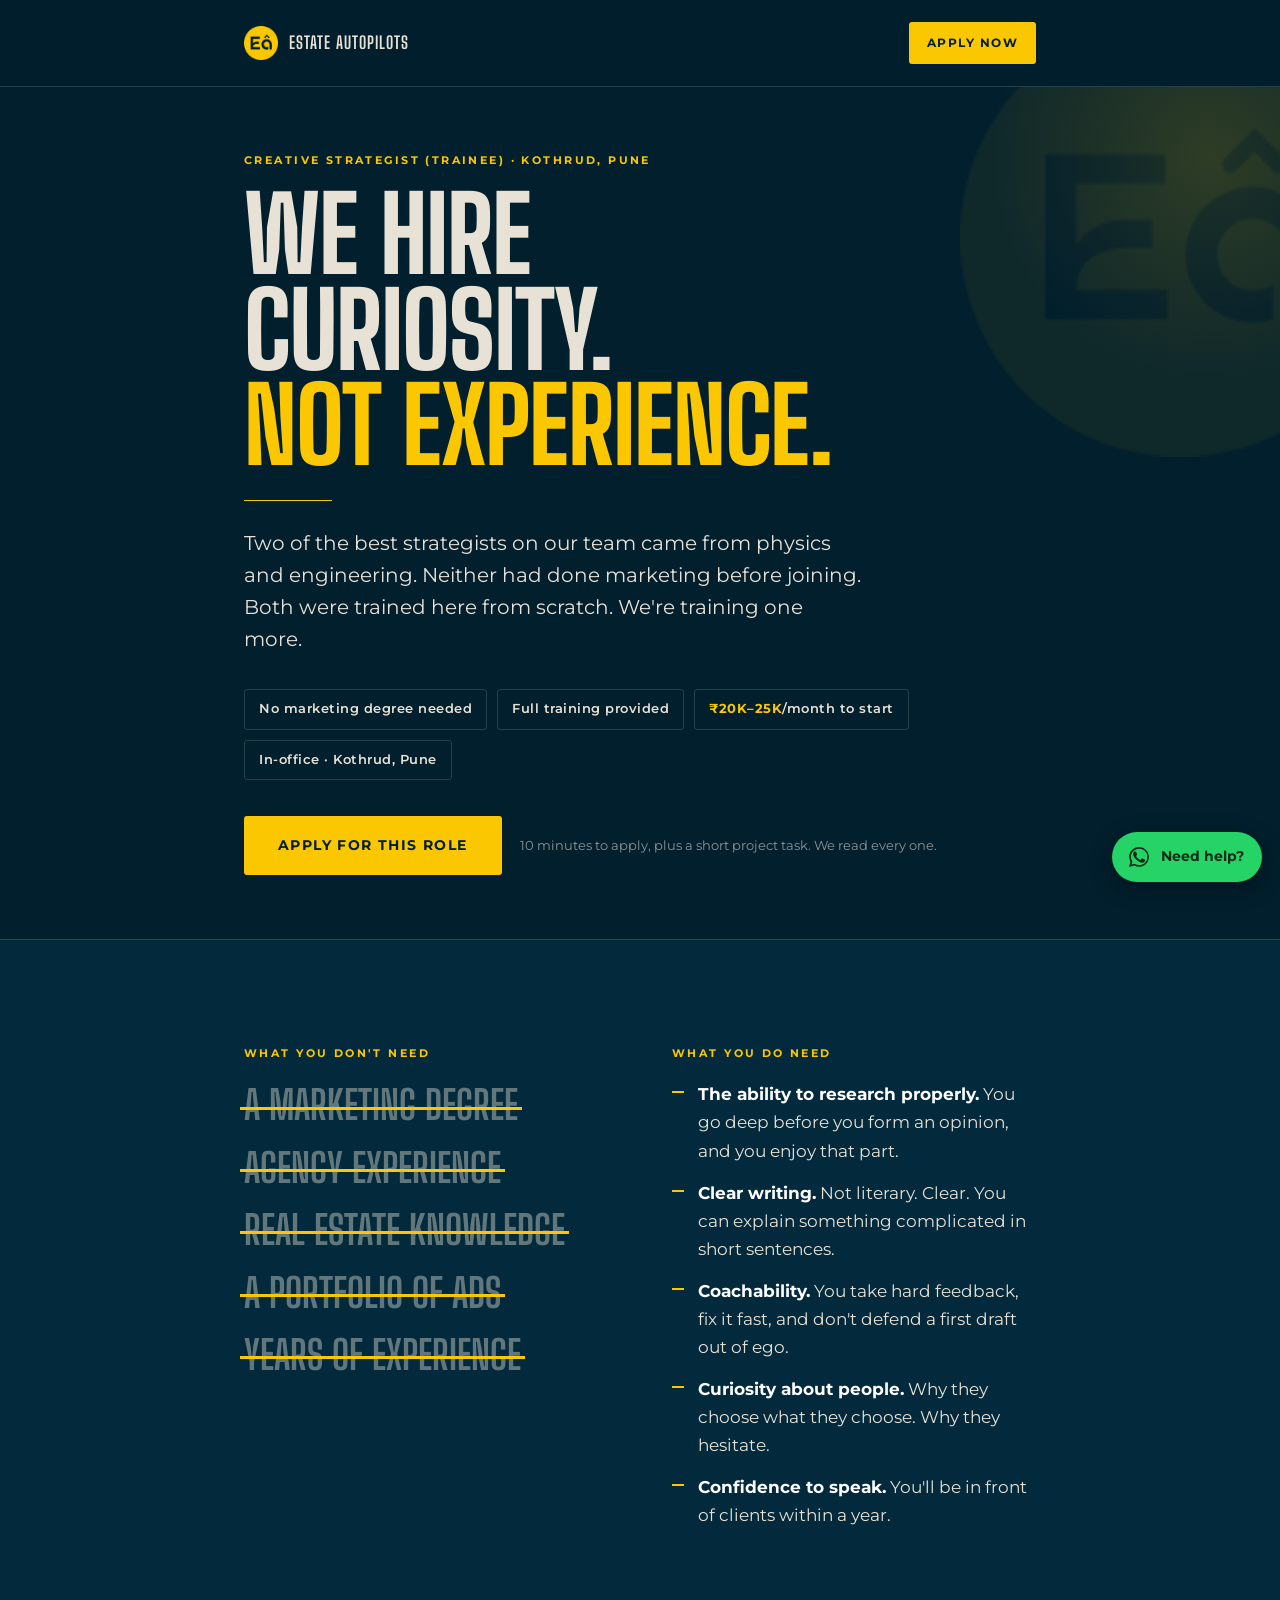
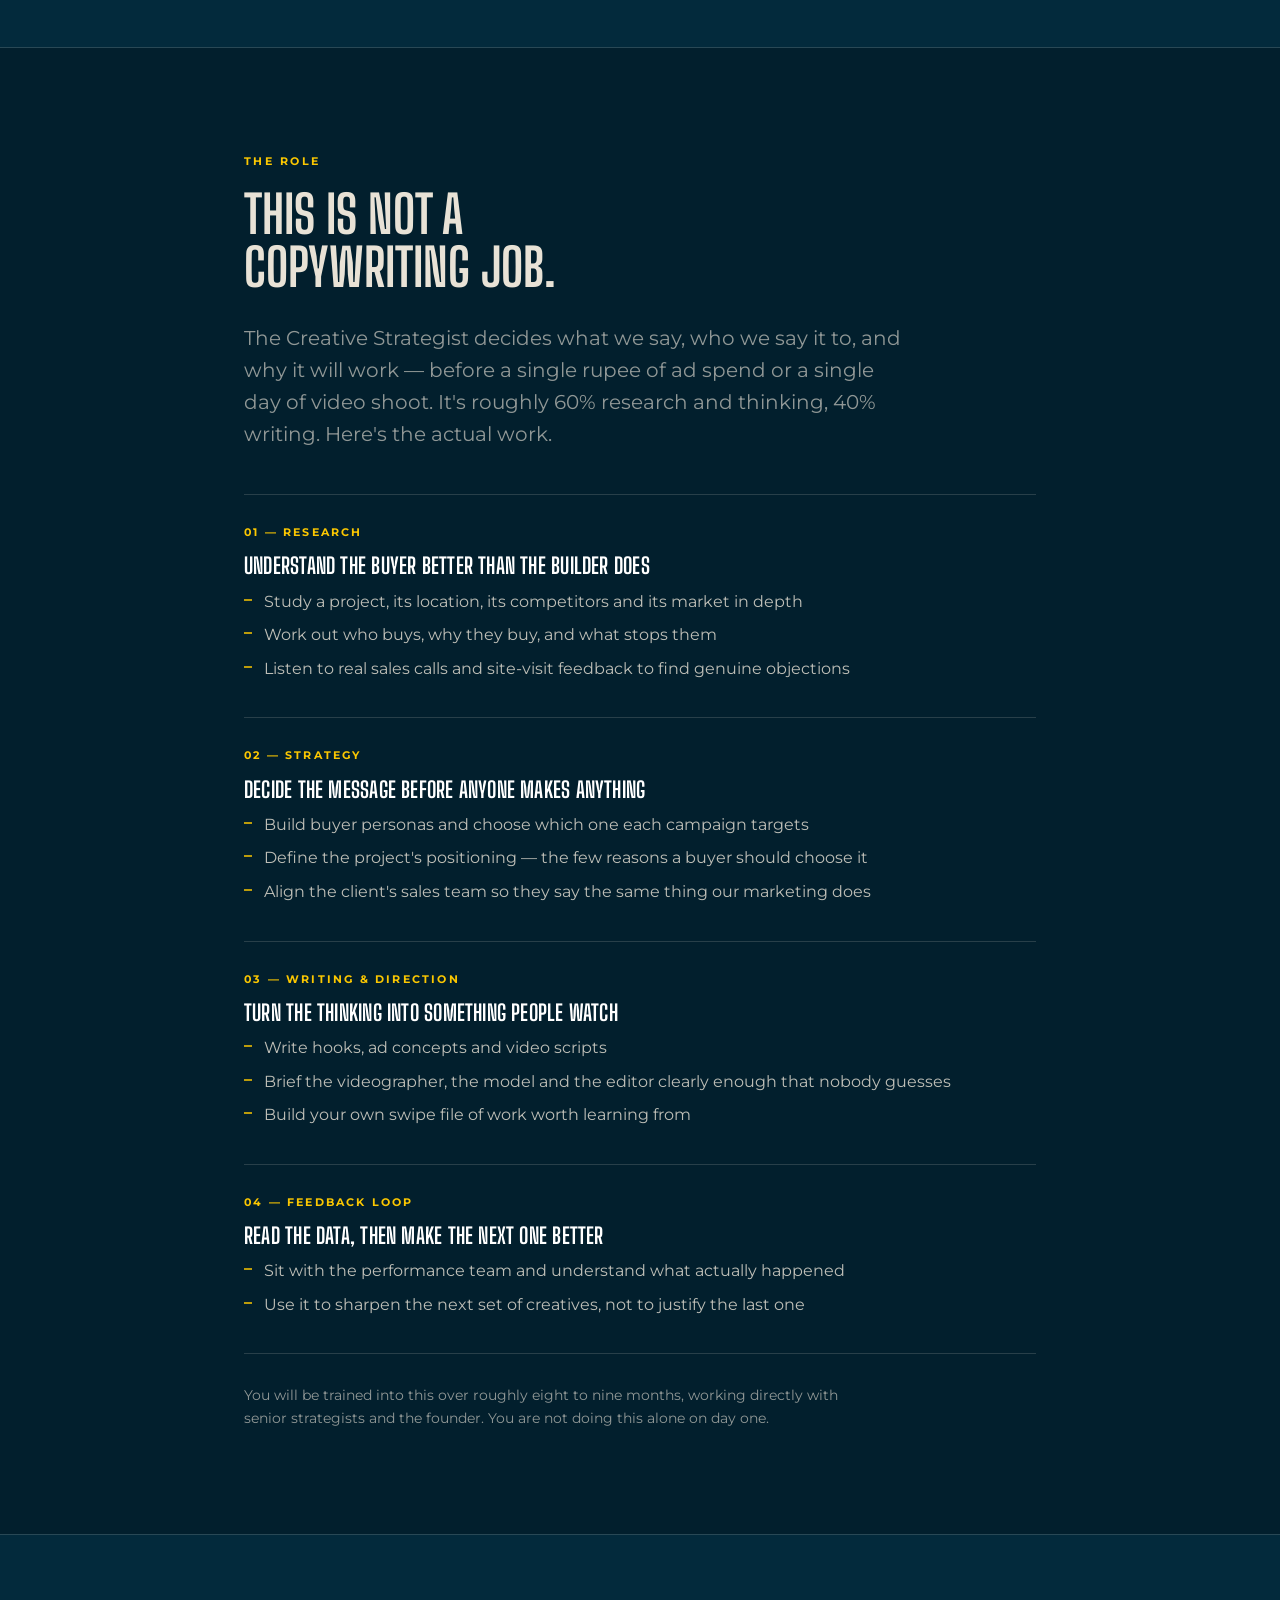
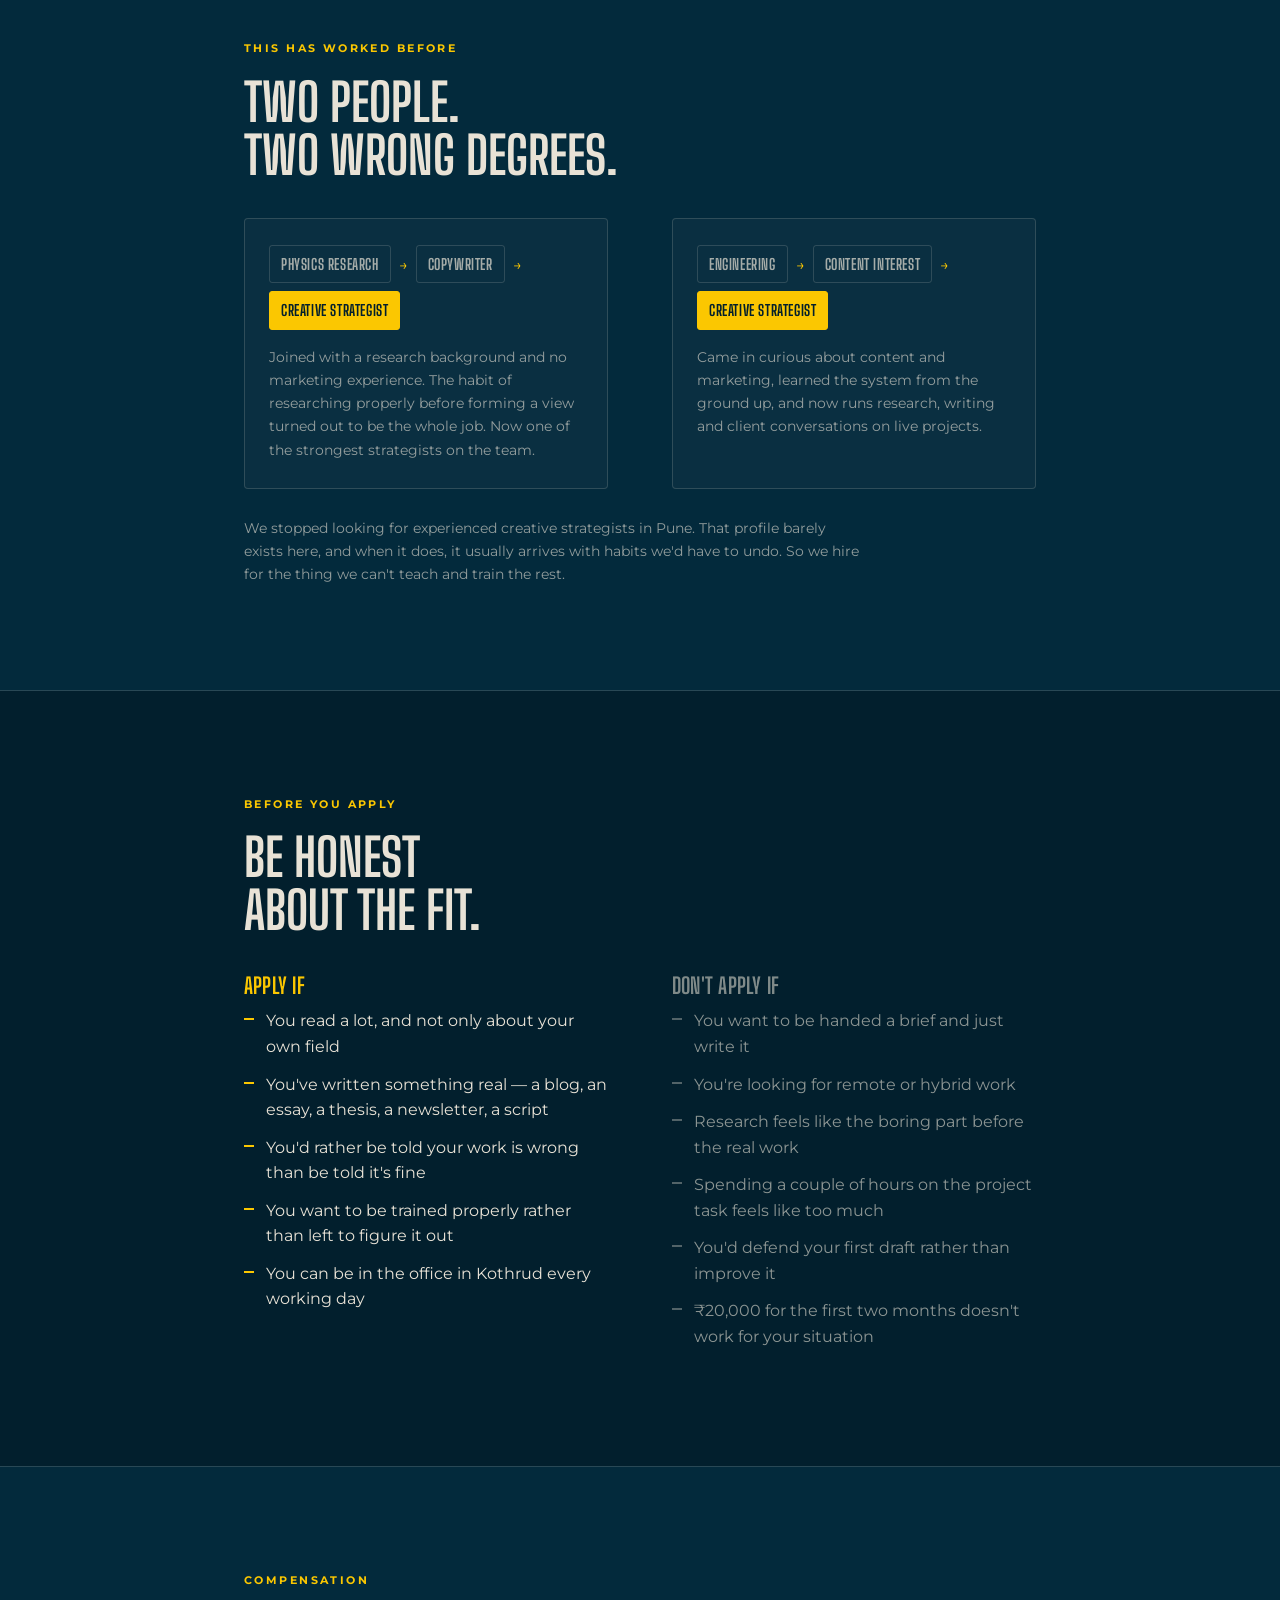
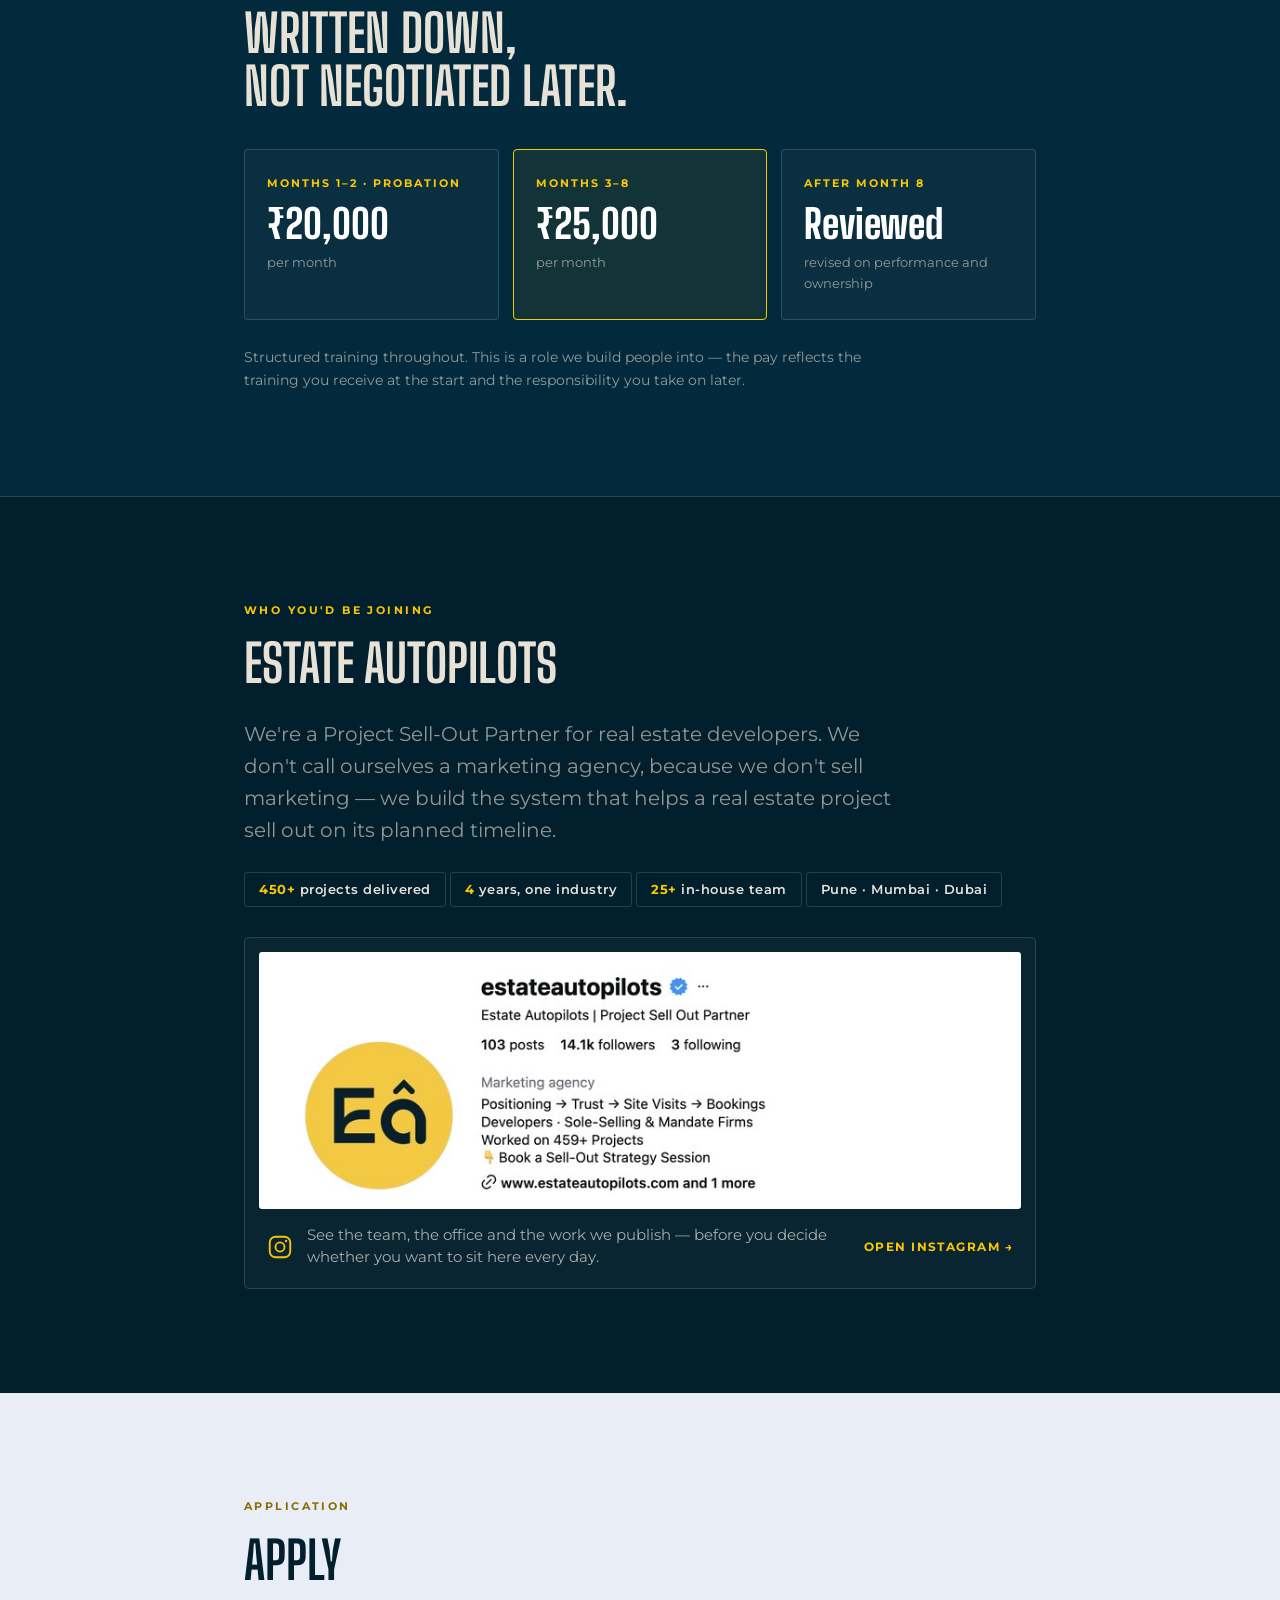
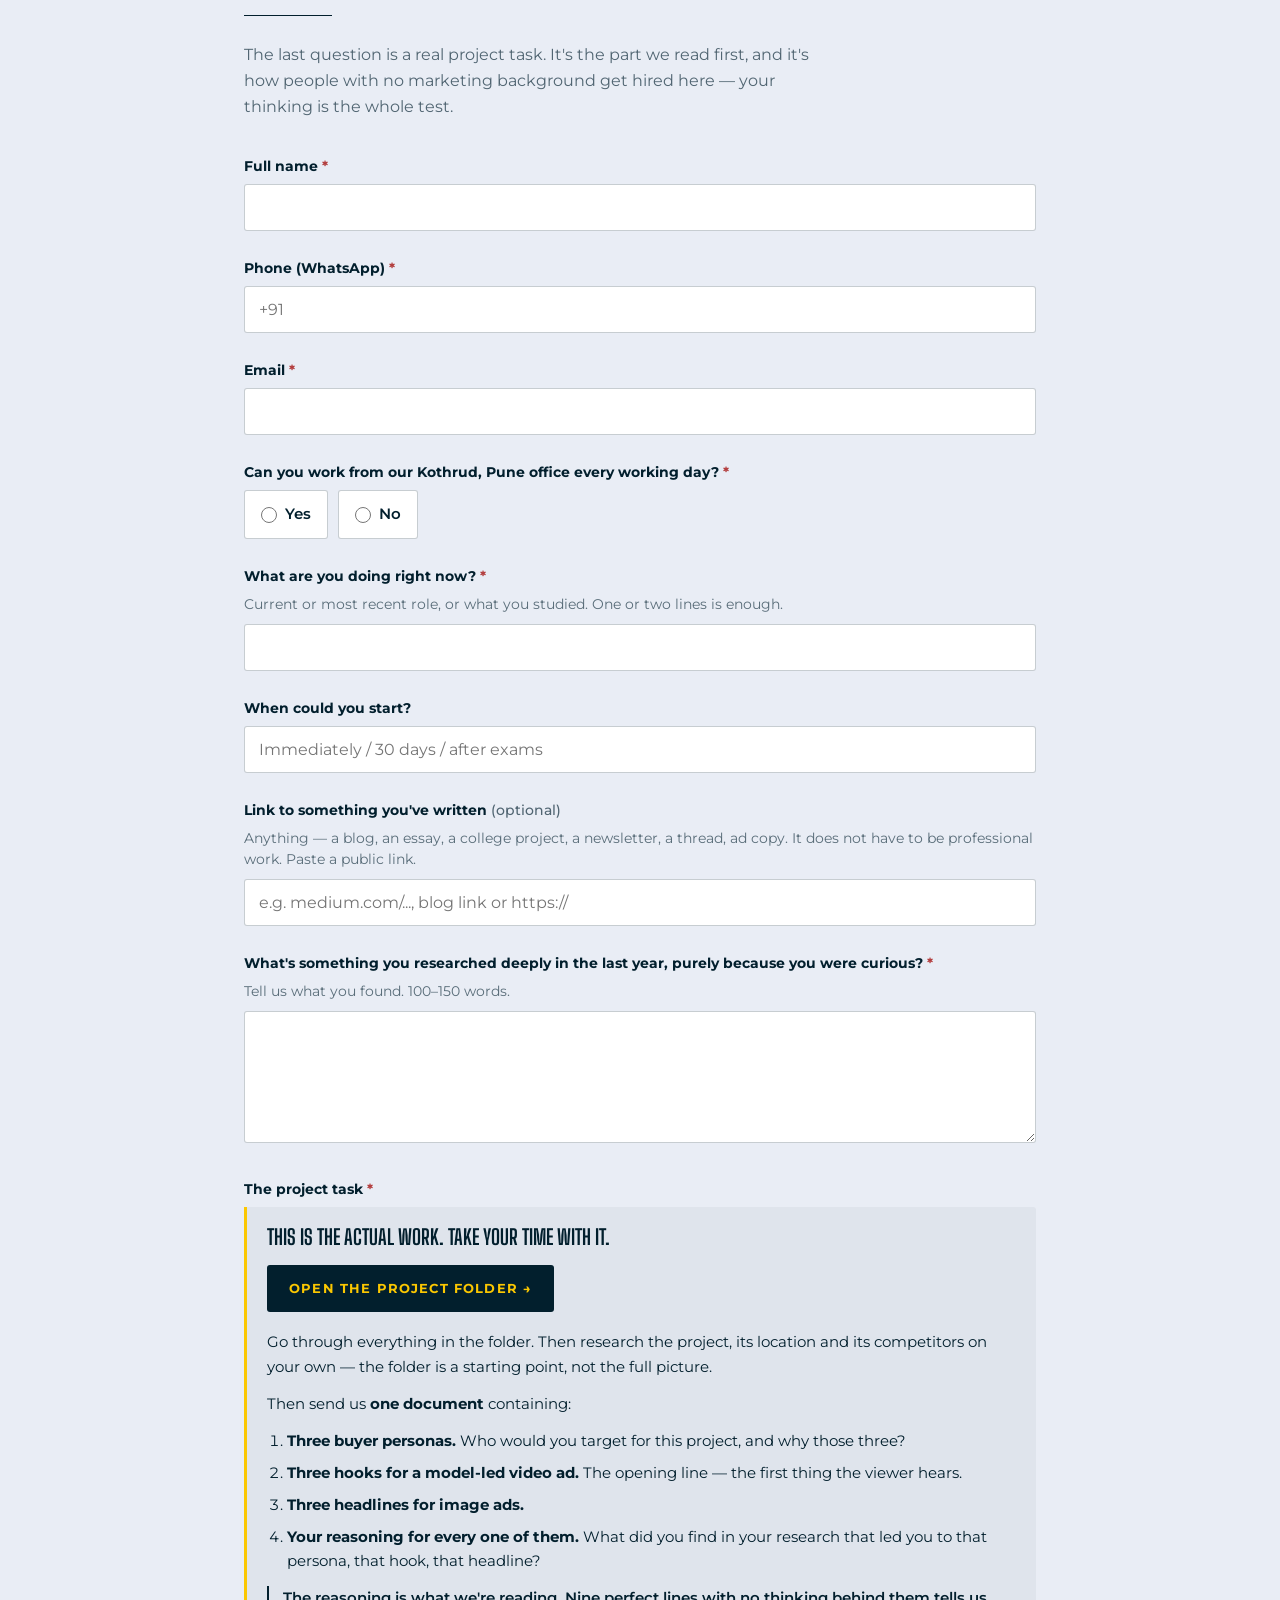
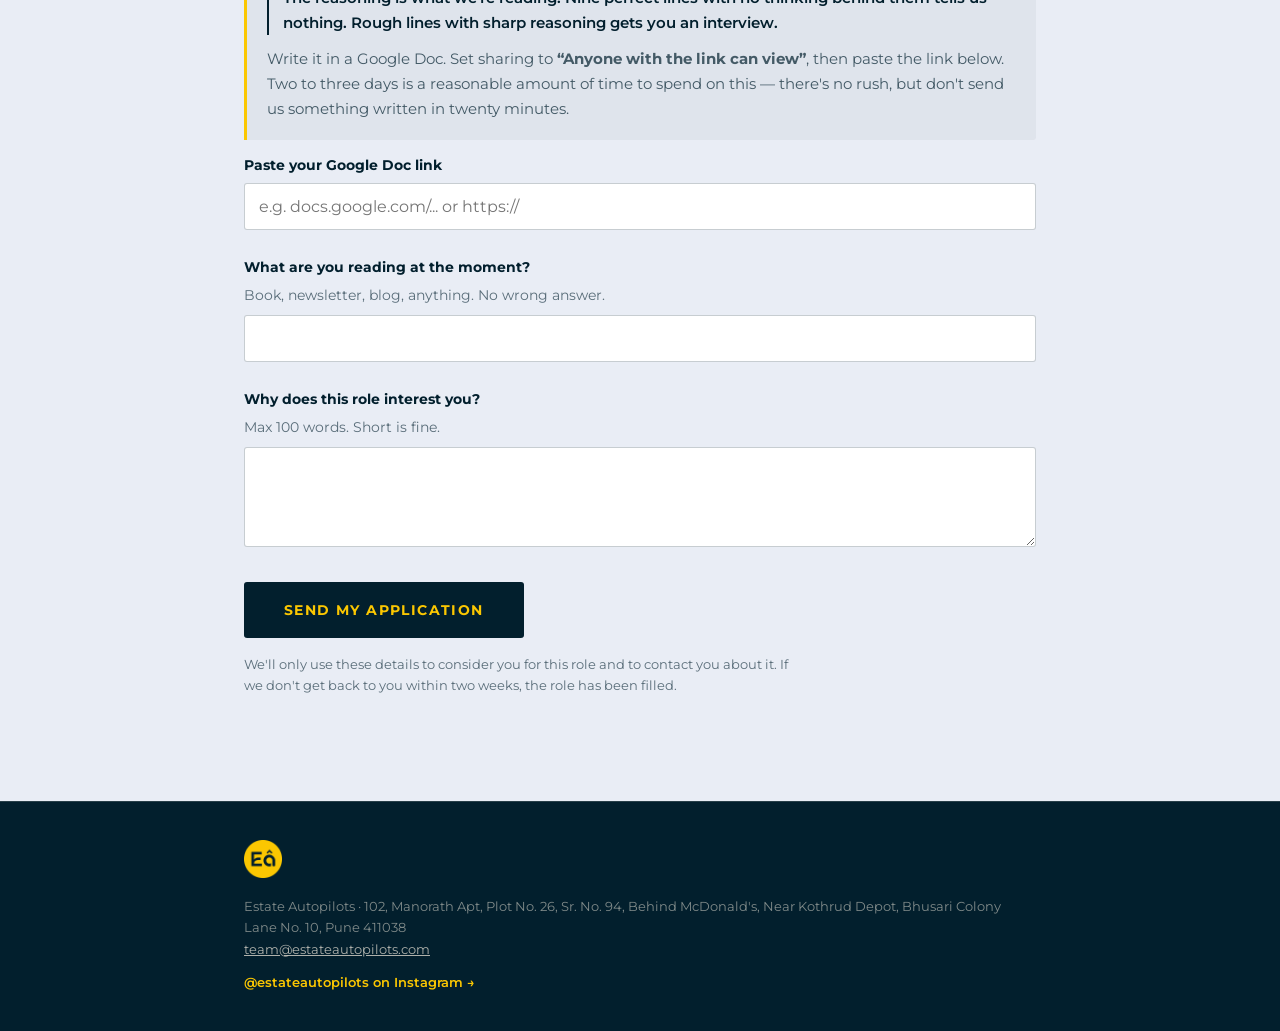
==== commit cda81af1: "refactor: change link input types from url to text and update placeholders to accept non-prefixed fo" ====
--- a/index.html
+++ b/index.html
@@ -1316,8 +1316,12 @@
            Formspree: https://formspree.io/f/YOUR_ID
            Or point it at a Google Apps Script / your own handler. -->
           <form id="applyForm"
-            action="https://script.google.com/macros/s/AKfycbzescy6EBZjRUpqIyyAVZrnbWssa2si1ZSlcjlHK_U2SQHozgTMF9eq9vOXwTHkgttL/exec"
-            method="POST">
+            name="creative-strategist-application"
+            method="POST"
+            data-netlify="true"
+            netlify
+            action="thank-you.html">
+            <input type="hidden" name="form-name" value="creative-strategist-application">
 
             <div class="field">
               <label for="name">Full name <span class="req">*</span></label>
@@ -1360,7 +1364,7 @@
                 Anything — a blog, an essay, a college project, a newsletter, a thread, ad copy.
                 It does not have to be professional work. Paste a public link.
               </p>
-              <input type="url" id="sample" name="writing_sample" placeholder="https://">
+              <input type="text" id="sample" name="writing_sample" placeholder="e.g. medium.com/..., blog link or https://">
             </div>
 
             <div class="field">
@@ -1402,7 +1406,7 @@
                   to spend on this — there's no rush, but don't send us something written in twenty minutes.</p>
               </div>
               <label for="taskdoc" class="sublabel">Paste your Google Doc link</label>
-              <input type="url" id="taskdoc" name="task_document" required placeholder="https://docs.google.com/...">
+              <input type="text" id="taskdoc" name="task_document" required placeholder="e.g. docs.google.com/... or https://">
             </div>
 
             <div class="field">
@@ -1492,34 +1496,38 @@
       var err = document.getElementById('errBox');
       if (!form) return;
 
+      var googleScriptUrl = "https://script.google.com/macros/s/AKfycbzescy6EBZjRUpqIyyAVZrnbWssa2si1ZSlcjlHK_U2SQHozgTMF9eq9vOXwTHkgttL/exec";
+
       form.addEventListener('submit', function (e) {
         e.preventDefault();
         err.classList.remove('show');
         btn.disabled = true;
         btn.textContent = 'Sending…';
 
-        // Demo/Testing Mode: If endpoint is unconfigured placeholder, simulate submit & redirect
-        if (form.action.indexOf('FORM_ENDPOINT') !== -1) {
-          setTimeout(function () {
-            window.location.href = 'thank-you.html';
-          }, 800);
-          return;
-        }
-
-        // Google Apps Script Web App or standard API submission
-        fetch(form.action, {
+        var formData = new FormData(form);
+
+        // 1. Submit to Netlify Forms endpoint
+        fetch('/', {
           method: 'POST',
-          body: new FormData(form)
+          headers: { 'Content-Type': 'application/x-www-form-urlencoded' },
+          body: new URLSearchParams(formData).toString()
         })
-          .then(function (res) {
-            // Redirect to thank-you page on completion
+          .then(function () {
+            // 2. Also post to Google Apps Script backup if active
+            if (googleScriptUrl && googleScriptUrl.indexOf('FORM_ENDPOINT') === -1) {
+              return fetch(googleScriptUrl, {
+                method: 'POST',
+                body: formData,
+                mode: 'no-cors'
+              });
+            }
+          })
+          .then(function () {
             window.location.href = 'thank-you.html';
           })
           .catch(function (error) {
             console.error('Form submission error:', error);
-            err.classList.add('show');
-            btn.disabled = false;
-            btn.textContent = 'Send my application';
+            window.location.href = 'thank-you.html';
           });
       });
     })();
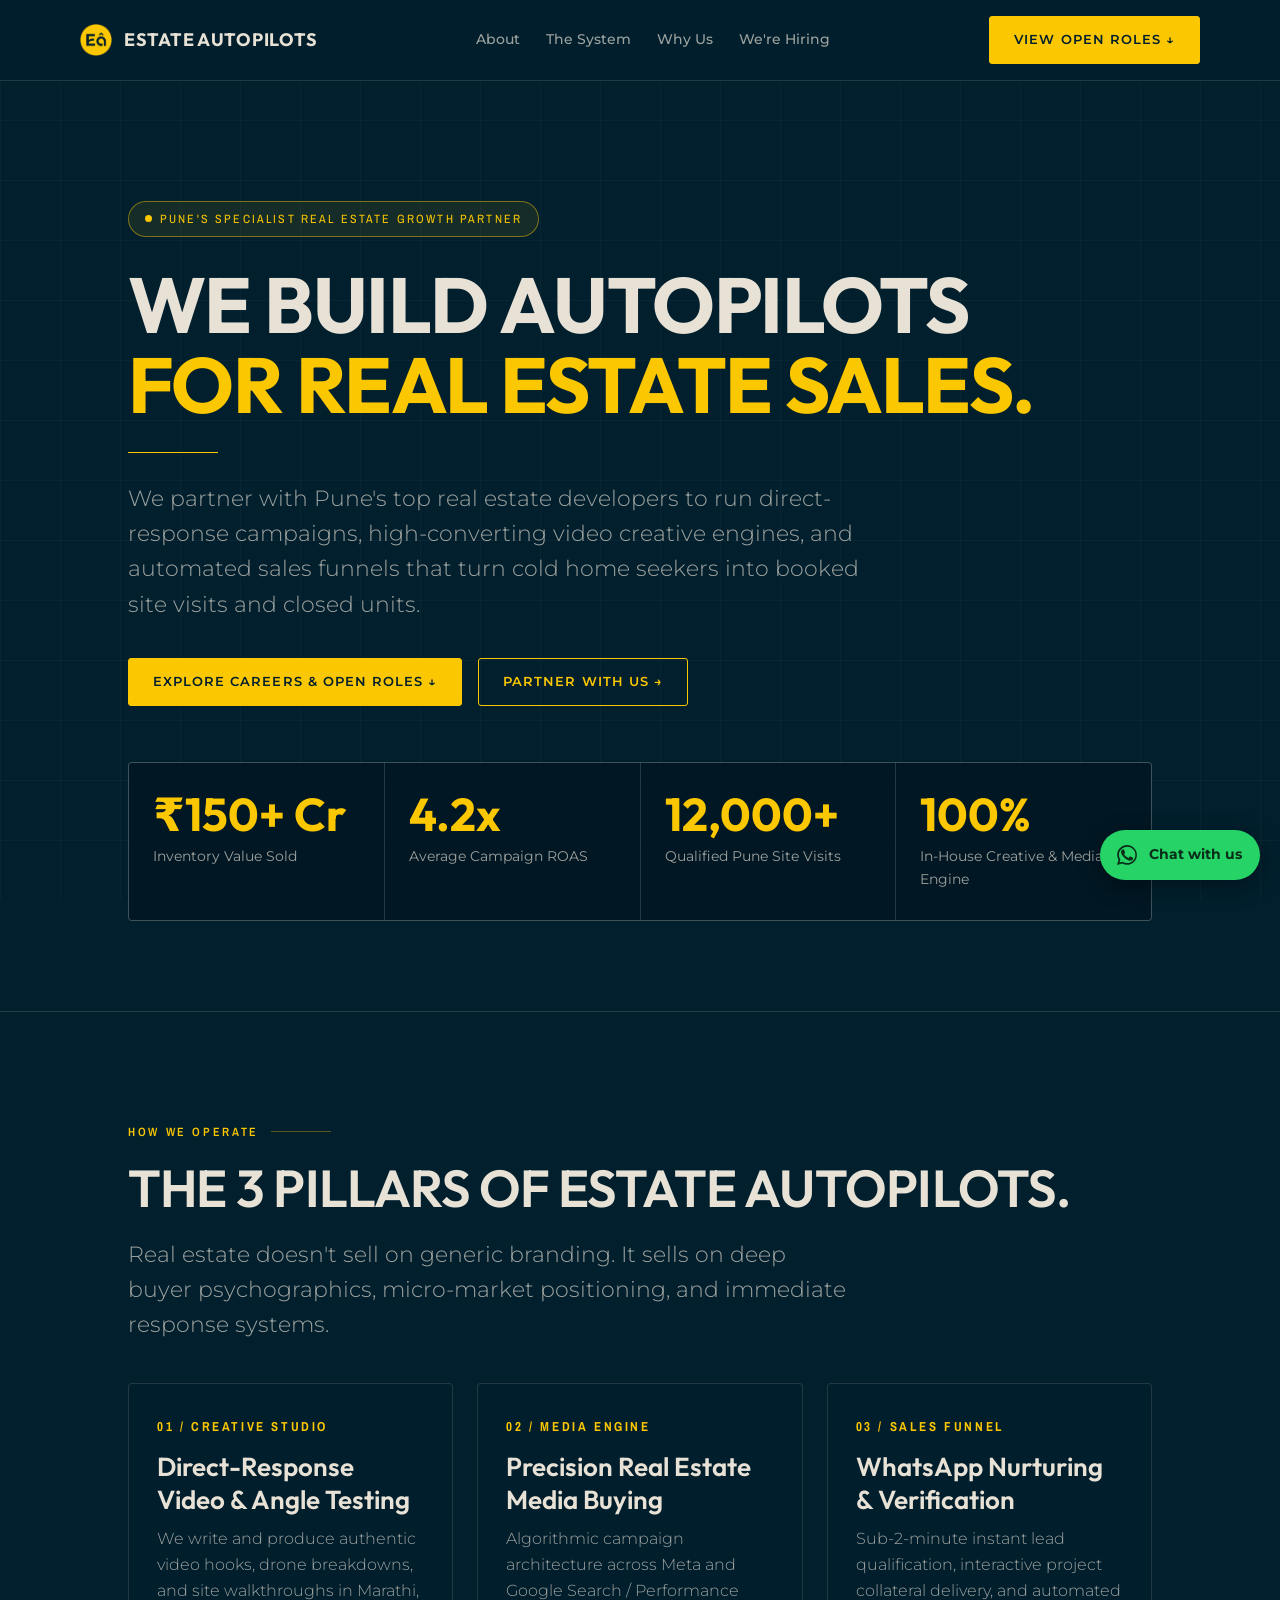
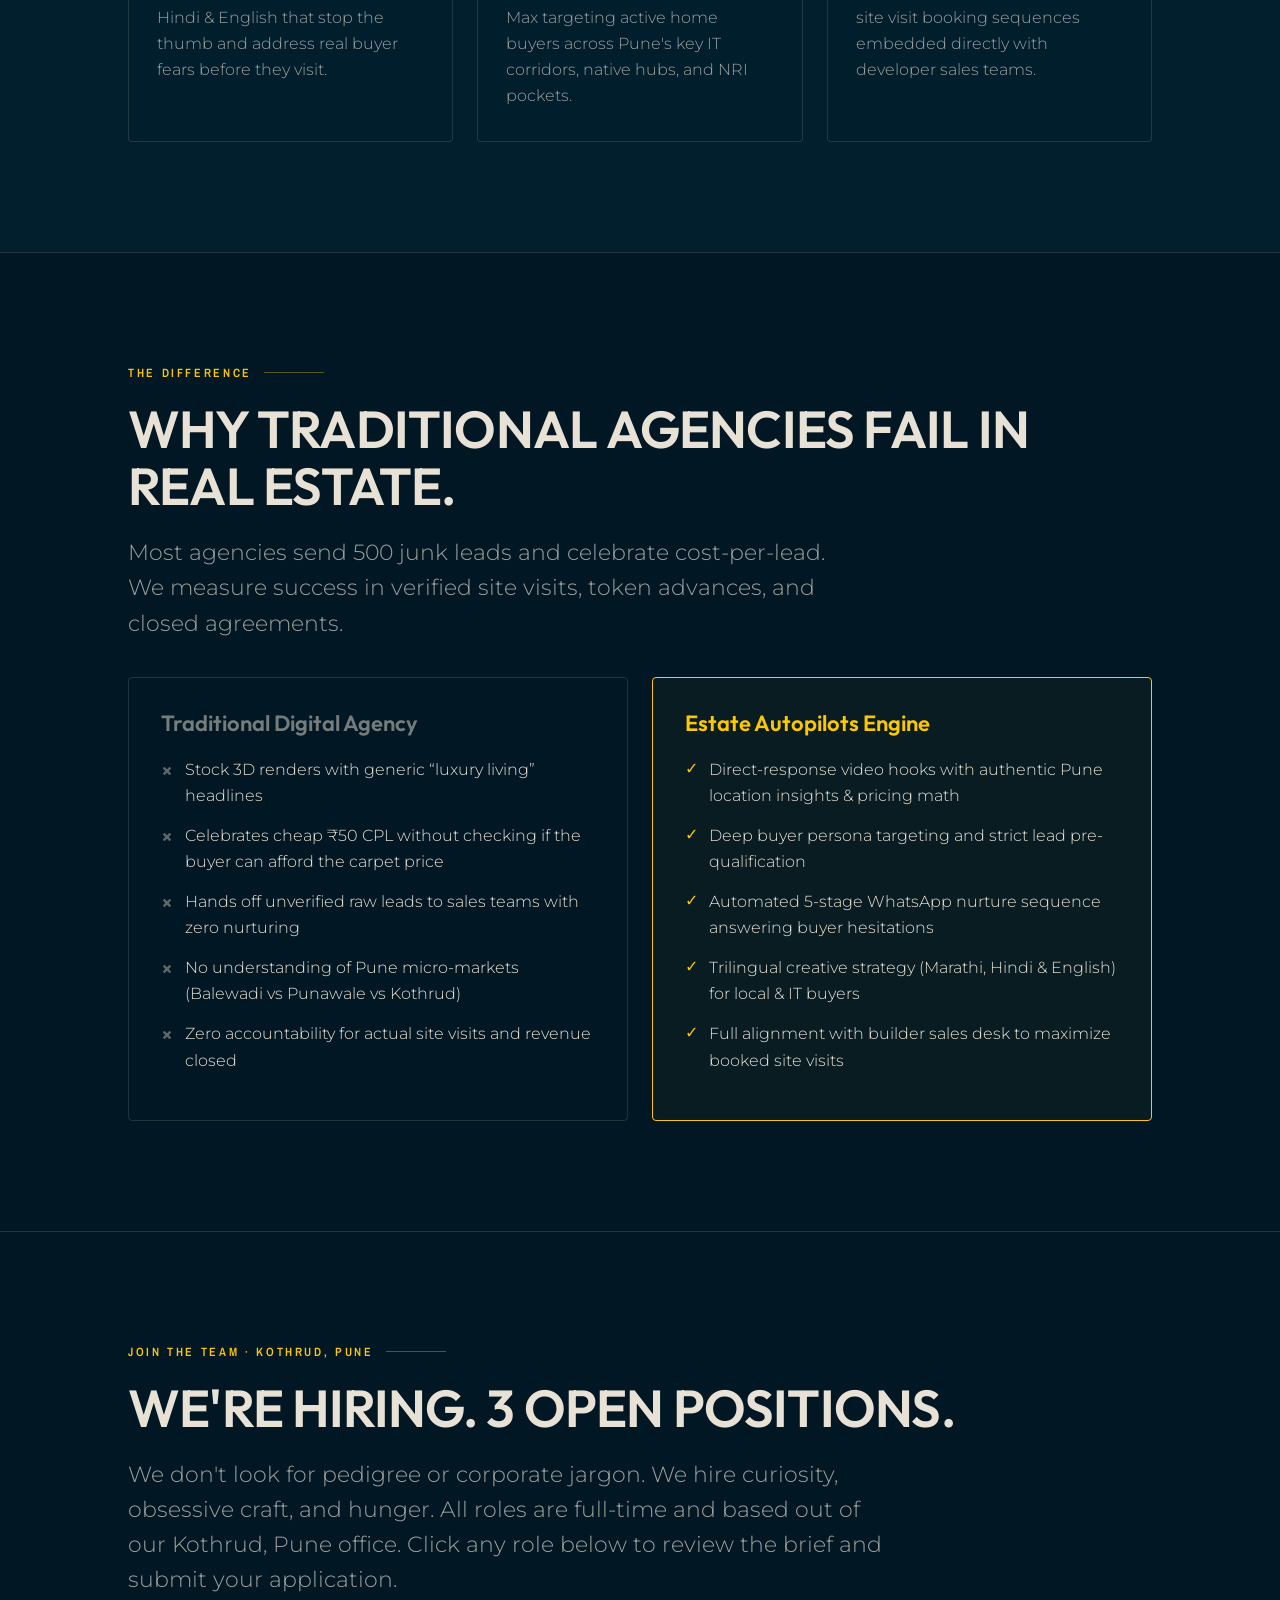
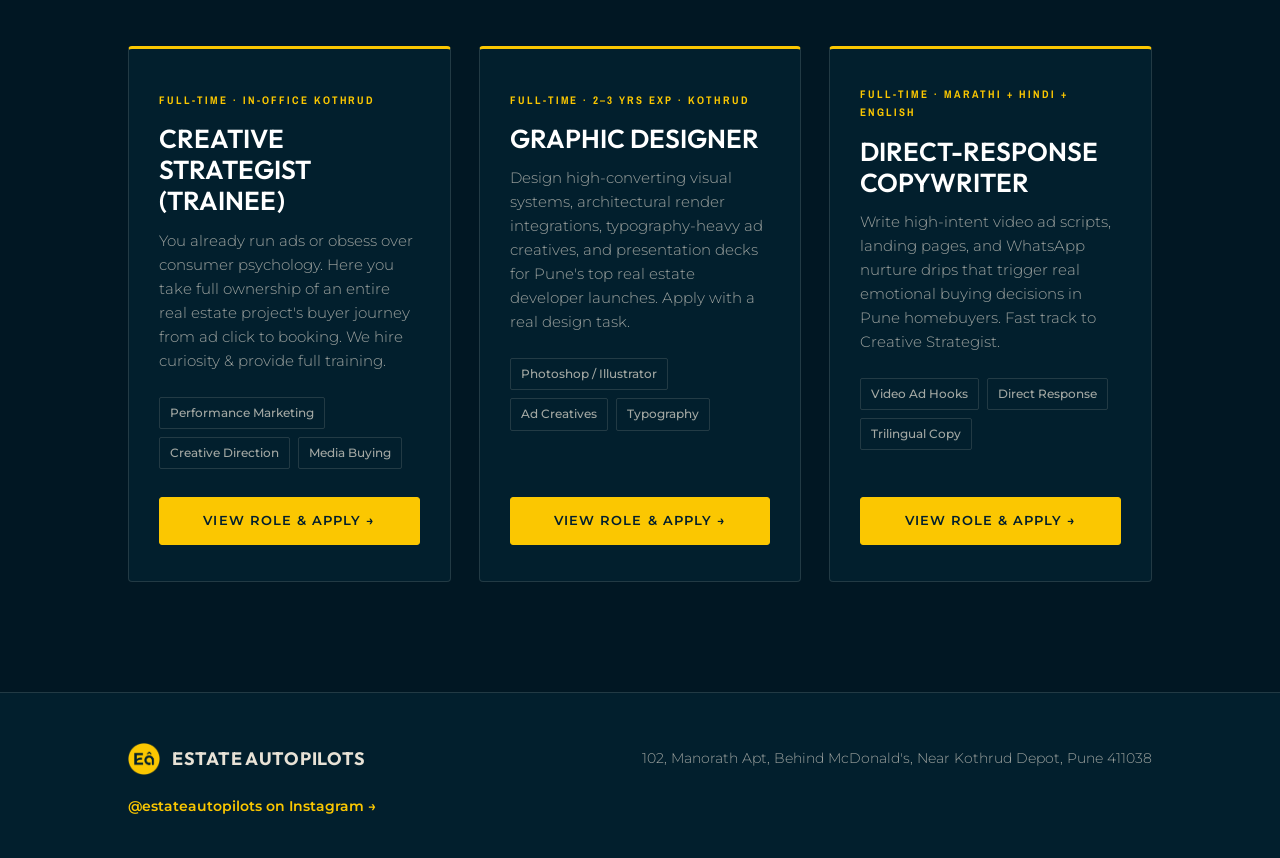
==== commit b0ab260e: "feat: implement copywriter recruitment workflow with task and submission pages, backend Google Apps " ====
--- a/index.html
+++ b/index.html
@@ -1,1558 +1,507 @@
 <!DOCTYPE html>
 <html lang="en">
-
 <head>
-  <meta charset="UTF-8">
-  <meta name="viewport" content="width=device-width, initial-scale=1.0">
-  <title>Creative Strategist (Trainee) — Estate Autopilots, Pune</title>
-  <meta name="description"
-    content="We hire curiosity, not experience. Creative Strategist (Trainee) role in Kothrud, Pune. No marketing degree needed. Full training provided.">
-  <meta property="og:title" content="We hire curiosity. Not experience.">
-  <meta property="og:description"
-    content="Creative Strategist (Trainee) — Kothrud, Pune. No marketing degree needed. Full training provided.">
-  <meta name="robots" content="noindex">
-  <link rel="icon" type="image/png"
-    href="[data-uri]">
-
-  <link rel="preconnect" href="https://fonts.googleapis.com">
-  <link rel="preconnect" href="https://fonts.gstatic.com" crossorigin>
-  <link
-    href="https://fonts.googleapis.com/css2?family=Big+Shoulders+Display:wght@500;700;800&family=Montserrat:wght@400;500;600;700&display=swap"
-    rel="stylesheet">
-
-  <!--
-  ============================================================
-  SETUP — 3 things to change before going live
-  ============================================================
-  1. FORM ENDPOINT  → search for "FORM_ENDPOINT" below
-  2. META PIXEL ID  → search for "PIXEL_ID" below
-  3. LOGO           → search for "LOGO" below
-  Fonts: swap Big Shoulders Display → Agency, and add Qurova
-  via @font-face if you have the web licence.
-  ============================================================
--->
-
-  <style>
-    :root {
-      --midnight: #021f2d;
-      --gold: #fbc701;
-      --stone: #e8e2d6;
-      --concrete: #e9edf5;
-      --midnight-2: #032a3c;
-      --line: rgba(232, 226, 214, .16);
-      --display: 'Big Shoulders Display', 'Agency FB', Impact, sans-serif;
-      --body: 'Montserrat', -apple-system, BlinkMacSystemFont, sans-serif;
-    }
-
-    * {
-      margin: 0;
-      padding: 0;
-      box-sizing: border-box
-    }
-
-    html {
-      scroll-behavior: smooth
-    }
-
-    body {
-      background: var(--midnight);
-      color: var(--stone);
-      font-family: var(--body);
-      font-size: 16px;
-      line-height: 1.65;
-      -webkit-font-smoothing: antialiased;
-    }
-
-    .wrap {
-      width: 100%;
-      max-width: 840px;
-      margin: 0 auto;
-      padding: 0 24px
-    }
-
-    section {
-      padding: 72px 0
-    }
-
-    @media(min-width:900px) {
-      section {
-        padding: 104px 0
-      }
-    }
-
-    /* ---------- type ---------- */
-    .kicker {
-      font-family: var(--body);
-      font-size: 11px;
-      font-weight: 700;
-      letter-spacing: .22em;
-      text-transform: uppercase;
-      color: var(--gold);
-      margin-bottom: 18px;
-    }
-
-    h1 {
-      font-family: var(--display);
-      font-weight: 800;
-      font-size: clamp(46px, 13vw, 104px);
-      line-height: .92;
-      text-transform: uppercase;
-      letter-spacing: -.01em;
-    }
-
-    h2 {
-      font-family: var(--display);
-      font-weight: 700;
-      font-size: clamp(30px, 7vw, 52px);
-      line-height: 1.02;
-      text-transform: uppercase;
-      margin-bottom: 28px;
-    }
-
-    h3 {
-      font-family: var(--display);
-      font-weight: 700;
-      font-size: 22px;
-      line-height: 1.15;
-      text-transform: uppercase;
-      letter-spacing: .01em;
-      margin-bottom: 10px;
-      color: #fff;
-    }
-
-    p {
-      margin-bottom: 16px
-    }
-
-    p:last-child {
-      margin-bottom: 0
-    }
-
-    .gold {
-      color: var(--gold)
-    }
-
-    .lead {
-      font-size: clamp(17px, 2.4vw, 20px);
-      line-height: 1.6
-    }
-
-    .muted {
-      color: rgba(232, 226, 214, .62)
-    }
-
-    .small {
-      font-size: 14px
-    }
-
-    .rule {
-      height: 1px;
-      background: var(--gold);
-      width: 88px;
-      margin: 26px 0
-    }
-
-    /* ---------- header ---------- */
-    header {
-      padding: 22px 0;
-      border-bottom: 1px solid var(--line);
-      position: sticky;
-      top: 0;
-      z-index: 50;
-      background: rgba(2, 31, 45, .92);
-      backdrop-filter: blur(10px);
-    }
-
-    .headbar {
-      display: flex;
-      align-items: center;
-      justify-content: space-between;
-      gap: 16px
-    }
-
-    /* LOGO — replace this whole .logo block with your <img src="logo.svg"> */
-    .logo {
-      display: flex;
-      align-items: center;
-      gap: 11px;
-      text-decoration: none
-    }
-
-    .logo .mark {
-      width: 34px;
-      height: 34px;
-      display: block;
-      flex: 0 0 auto
-    }
-
-    .logo .name {
-      font-family: var(--display);
-      font-weight: 700;
-      font-size: 17px;
-      letter-spacing: .06em;
-      text-transform: uppercase;
-      color: var(--stone);
-    }
-
-    .headcta {
-      font-size: 12px;
-      font-weight: 700;
-      letter-spacing: .12em;
-      text-transform: uppercase;
-      color: var(--midnight);
-      background: var(--gold);
-      padding: 11px 18px;
-      border-radius: 3px;
-      text-decoration: none;
-      white-space: nowrap;
-      transition: box-shadow .2s ease;
-    }
-
-    .headcta:hover {
-      box-shadow: 0 0 0 4px rgba(251, 199, 1, .2)
-    }
-
-    @media(max-width:520px) {
-      .headcta {
-        padding: 10px 14px;
-        font-size: 11px
-      }
-
-      .logo .name {
-        display: none
-      }
-    }
-
-    /* ---------- shared logo mark ---------- */
-    .ea-mark {
-      background-image: url([data-uri]);
-      background-size: contain;
-      background-repeat: no-repeat;
-      background-position: center;
-    }
-
-    /* ---------- hero ---------- */
-    .hero {
-      padding-top: 64px;
-      padding-bottom: 64px;
-      position: relative;
-      overflow: hidden
-    }
-
-    .hero::after {
-      content: "";
-      position: absolute;
-      top: -160px;
-      right: -160px;
-      width: 460px;
-      height: 460px;
-      border-radius: 50%;
-      background: radial-gradient(circle, rgba(251, 199, 1, .13), transparent 68%);
-      pointer-events: none;
-    }
-
-    .hero .inner {
-      position: relative;
-      z-index: 2
-    }
-
-    .hero .watermark {
-      position: absolute;
-      top: -70px;
-      right: -120px;
-      width: 440px;
-      height: 440px;
-      opacity: .055;
-      z-index: 1;
-      pointer-events: none;
-    }
-
-    @media(max-width:820px) {
-      .hero .watermark {
-        width: 280px;
-        height: 280px;
-        top: -60px;
-        right: -90px;
-        opacity: .05
-      }
-    }
-
-    .hero h1 span {
-      display: block
-    }
-
-    .hero .facts {
-      display: flex;
-      flex-wrap: wrap;
-      gap: 10px;
-      margin-top: 34px;
-    }
-
-    .fact {
-      border: 1px solid var(--line);
-      border-radius: 3px;
-      padding: 9px 14px;
-      font-size: 12.5px;
-      font-weight: 600;
-      letter-spacing: .04em;
-    }
-
-    .fact strong {
-      color: var(--gold);
-      font-weight: 700
-    }
-
-    .btn {
-      display: inline-block;
-      background: var(--gold);
-      color: var(--midnight);
-      font-weight: 700;
-      font-size: 14px;
-      letter-spacing: .1em;
-      text-transform: uppercase;
-      padding: 18px 34px;
-      border-radius: 3px;
-      text-decoration: none;
-      transition: box-shadow .2s ease, transform .12s ease;
-    }
-
-    .btn:hover {
-      box-shadow: 0 0 0 5px rgba(251, 199, 1, .2)
-    }
-
-    .btn:active {
-      transform: translateY(1px)
-    }
-
-    .cta-row {
-      margin-top: 36px;
-      display: flex;
-      flex-wrap: wrap;
-      align-items: center;
-      gap: 18px
-    }
-
-    .cta-note {
-      font-size: 13px;
-      color: rgba(232, 226, 214, .6)
-    }
-
-    /* ---------- signature: strikethrough block ---------- */
-    .band {
-      background: var(--midnight-2);
-      border-top: 1px solid var(--line);
-      border-bottom: 1px solid var(--line)
-    }
-
-    .strike-list {
-      list-style: none;
-      margin-top: 8px
-    }
-
-    .strike-list li {
-      font-family: var(--display);
-      font-weight: 700;
-      font-size: clamp(24px, 5.6vw, 40px);
-      line-height: 1.16;
-      text-transform: uppercase;
-      color: rgba(232, 226, 214, .42);
-      position: relative;
-      display: inline-block;
-      padding: 2px 0;
-      margin-bottom: 12px;
-    }
-
-    .strike-list li::after {
-      content: "";
-      position: absolute;
-      left: -4px;
-      top: 52%;
-      width: calc(100% + 8px);
-      height: 3px;
-      background: var(--gold);
-      transform: scaleX(0);
-      transform-origin: left;
-      animation: strike .5s cubic-bezier(.2, .7, .3, 1) forwards;
-    }
-
-    .strike-list li:nth-child(1)::after {
-      animation-delay: .05s
-    }
-
-    .strike-list li:nth-child(2)::after {
-      animation-delay: .18s
-    }
-
-    .strike-list li:nth-child(3)::after {
-      animation-delay: .31s
-    }
-
-    .strike-list li:nth-child(4)::after {
-      animation-delay: .44s
-    }
-
-    .strike-list li:nth-child(5)::after {
-      animation-delay: .57s
-    }
-
-    @keyframes strike {
-      to {
-        transform: scaleX(1)
-      }
-    }
-
-    .need-list {
-      list-style: none;
-      margin-top: 8px
-    }
-
-    .need-list li {
-      font-size: 17px;
-      padding-left: 26px;
-      position: relative;
-      margin-bottom: 14px;
-    }
-
-    .need-list li::before {
-      content: "";
-      position: absolute;
-      left: 0;
-      top: 11px;
-      width: 12px;
-      height: 2px;
-      background: var(--gold);
-    }
-
-    .need-list li strong {
-      color: #fff;
-      font-weight: 700
-    }
-
-    .two {
-      display: grid;
-      gap: 56px
-    }
-
-    @media(min-width:820px) {
-      .two {
-        grid-template-columns: 1fr 1fr;
-        gap: 64px
-      }
-    }
-
-    /* ---------- do blocks ---------- */
-    .do-grid {
-      display: grid;
-      gap: 0;
-      margin-top: 8px
-    }
-
-    .do {
-      padding: 28px 0;
-      border-top: 1px solid var(--line)
-    }
-
-    .do:last-child {
-      border-bottom: 1px solid var(--line)
-    }
-
-    .do .lbl {
-      font-family: var(--body);
-      font-size: 11px;
-      font-weight: 700;
-      letter-spacing: .2em;
-      text-transform: uppercase;
-      color: var(--gold);
-      margin-bottom: 12px;
-      display: block;
-    }
-
-    .do ul {
-      list-style: none;
-      margin-top: 10px
-    }
-
-    .do ul li {
-      padding-left: 20px;
-      position: relative;
-      margin-bottom: 8px;
-      font-size: 15.5px;
-      color: rgba(232, 226, 214, .82)
-    }
-
-    .do ul li::before {
-      content: "";
-      position: absolute;
-      left: 0;
-      top: 10px;
-      width: 8px;
-      height: 2px;
-      background: rgba(251, 199, 1, .75)
-    }
-
-    /* ---------- paths ---------- */
-    .path {
-      border: 1px solid var(--line);
-      border-radius: 4px;
-      padding: 26px 24px;
-      background: rgba(232, 226, 214, .03);
-    }
-
-    .chain {
-      display: flex;
-      flex-wrap: wrap;
-      align-items: center;
-      gap: 8px;
-      margin-bottom: 16px
-    }
-
-    .chip {
-      font-family: var(--display);
-      font-weight: 700;
-      font-size: 15px;
-      text-transform: uppercase;
-      letter-spacing: .04em;
-      border: 1px solid var(--line);
-      border-radius: 3px;
-      padding: 6px 11px;
-      color: rgba(232, 226, 214, .7);
-    }
-
-    .chip.now {
-      background: var(--gold);
-      color: var(--midnight);
-      border-color: var(--gold)
-    }
-
-    .arrow {
-      color: var(--gold);
-      font-size: 15px;
-      line-height: 1
-    }
-
-    /* ---------- fit columns ---------- */
-    .fitcol h3 {
-      color: var(--gold)
-    }
-
-    .fitcol.no h3 {
-      color: rgba(232, 226, 214, .55)
-    }
-
-    .fitcol ul {
-      list-style: none
-    }
-
-    .fitcol li {
-      padding-left: 22px;
-      position: relative;
-      margin-bottom: 12px;
-      font-size: 15.5px
-    }
-
-    .fitcol li::before {
-      content: "";
-      position: absolute;
-      left: 0;
-      top: 10px;
-      width: 10px;
-      height: 2px;
-      background: var(--gold)
-    }
-
-    .fitcol.no li {
-      color: rgba(232, 226, 214, .6)
-    }
-
-    .fitcol.no li::before {
-      background: rgba(232, 226, 214, .35)
-    }
-
-    /* ---------- pay ---------- */
-    .pay {
-      display: grid;
-      gap: 14px;
-      margin-top: 8px
-    }
-
-    @media(min-width:760px) {
-      .pay {
-        grid-template-columns: repeat(3, 1fr)
-      }
-    }
-
-    .paycard {
-      border: 1px solid var(--line);
-      border-radius: 4px;
-      padding: 24px 22px;
-      background: rgba(232, 226, 214, .03);
-    }
-
-    .paycard.live {
-      border-color: var(--gold);
-      background: rgba(251, 199, 1, .06)
-    }
-
-    .paycard .when {
-      font-size: 11px;
-      font-weight: 700;
-      letter-spacing: .18em;
-      text-transform: uppercase;
-      color: var(--gold);
-      margin-bottom: 12px;
-    }
-
-    .paycard .amt {
-      font-family: var(--display);
-      font-weight: 800;
-      font-size: 40px;
-      line-height: 1;
-      color: #fff;
-    }
-
-    .paycard .per {
-      font-size: 13px;
-      color: rgba(232, 226, 214, .6);
-      margin-top: 8px
-    }
-
-    /* ---------- instagram ---------- */
-    .ig {
-      display: block;
-      text-decoration: none;
-      border: 1px solid var(--line);
-      border-radius: 5px;
-      background: rgba(232, 226, 214, .03);
-      padding: 14px;
-      margin-top: 34px;
-      transition: border-color .2s ease, background .2s ease;
-    }
-
-    .ig:hover {
-      border-color: var(--gold);
-      background: rgba(251, 199, 1, .05)
-    }
-
-    .ig .shot {
-      display: block;
-      width: 100%;
-      height: auto;
-      background: #fff;
-      border-radius: 3px;
-    }
-
-    .ig .foot {
-      display: flex;
-      align-items: center;
-      gap: 14px;
-      flex-wrap: wrap;
-      padding: 16px 8px 6px;
-    }
-
-    .ig .glyph {
-      flex: 0 0 auto;
-      width: 26px;
-      height: 26px;
-      color: var(--gold)
-    }
-
-    .ig .sub {
-      flex: 1 1 240px;
-      min-width: 0;
-      font-size: 14.5px;
-      color: rgba(232, 226, 214, .72);
-      line-height: 1.5;
-    }
-
-    .ig .go {
-      font-size: 12px;
-      font-weight: 700;
-      letter-spacing: .12em;
-      text-transform: uppercase;
-      color: var(--gold);
-      white-space: nowrap;
-    }
-
-    footer .social {
-      margin-top: 12px;
-      display: block
-    }
-
-    footer .social a {
-      color: var(--gold);
-      text-decoration: none;
-      font-weight: 600
-    }
-
-    footer .social a:hover {
-      text-decoration: underline
-    }
-
-    .thanks a {
-      color: var(--gold);
-      font-weight: 600
-    }
-
-    /* ---------- form ---------- */
-    .formwrap {
-      background: var(--concrete);
-      color: var(--midnight)
-    }
-
-    .formwrap .kicker {
-      color: #8a6d00
-    }
-
-    .formwrap h2 {
-      color: var(--midnight)
-    }
-
-    .formwrap .muted {
-      color: rgba(2, 31, 45, .66)
-    }
-
-    .formwrap .rule {
-      background: var(--midnight)
-    }
-
-    form {
-      margin-top: 34px
-    }
-
-    .field {
-      margin-bottom: 26px
-    }
-
-    label {
-      display: block;
-      font-size: 14px;
-      font-weight: 700;
-      color: var(--midnight);
-      margin-bottom: 6px;
-    }
-
-    label .req {
-      color: #b23b3b
-    }
-
-    .hint {
-      font-size: 13.5px;
-      color: rgba(2, 31, 45, .62);
-      margin-bottom: 10px;
-      line-height: 1.5
-    }
-
-    input[type=text],
-    input[type=tel],
-    input[type=email],
-    input[type=url],
-    textarea,
-    select {
-      width: 100%;
-      font-family: var(--body);
-      font-size: 16px;
-      color: var(--midnight);
-      background: #fff;
-      border: 1px solid rgba(2, 31, 45, .22);
-      border-radius: 3px;
-      padding: 13px 14px;
-      transition: border-color .15s ease, box-shadow .15s ease;
-    }
-
-    textarea {
-      min-height: 132px;
-      resize: vertical;
-      line-height: 1.6
-    }
-
-    input:focus,
-    textarea:focus,
-    select:focus {
-      outline: none;
-      border-color: var(--midnight);
-      box-shadow: 0 0 0 3px rgba(251, 199, 1, .55);
-    }
-
-    .radio-row {
-      display: flex;
-      gap: 10px;
-      flex-wrap: wrap;
-      margin-top: 4px
-    }
-
-    .radio-row label {
-      display: flex;
-      align-items: center;
-      gap: 8px;
-      font-weight: 600;
-      font-size: 15px;
-      border: 1px solid rgba(2, 31, 45, .22);
-      background: #fff;
-      border-radius: 3px;
-      padding: 11px 16px;
-      cursor: pointer;
-      margin: 0;
-    }
-
-    .radio-row input {
-      accent-color: var(--midnight);
-      width: 16px;
-      height: 16px
-    }
-
-    .taskbox {
-      border-left: 3px solid var(--gold);
-      background: rgba(2, 31, 45, .045);
-      padding: 18px 20px;
-      margin-bottom: 14px;
-      border-radius: 0 3px 3px 0;
-    }
-
-    .taskbox p {
-      font-size: 15px;
-      margin-bottom: 12px
-    }
-
-    .taskbox p:last-child {
-      margin-bottom: 0
-    }
-
-    .taskbox .tasklead {
-      font-family: var(--display);
-      font-weight: 700;
-      font-size: 21px;
-      text-transform: uppercase;
-      line-height: 1.15;
-      margin-bottom: 16px;
-      color: var(--midnight)
-    }
-
-    .taskbtn {
-      display: inline-block;
-      background: var(--midnight);
-      color: var(--gold);
-      font-size: 13px;
-      font-weight: 700;
-      letter-spacing: .09em;
-      text-transform: uppercase;
-      padding: 13px 22px;
-      border-radius: 3px;
-      text-decoration: none;
-      margin-bottom: 18px;
-      transition: box-shadow .2s ease;
-    }
-
-    .taskbtn:hover {
-      box-shadow: 0 0 0 4px rgba(2, 31, 45, .16)
-    }
-
-    .tasklist {
-      margin: 0 0 14px 0;
-      padding-left: 20px
-    }
-
-    .tasklist li {
-      font-size: 15px;
-      margin-bottom: 9px;
-      line-height: 1.55
-    }
-
-    .taskstress {
-      border-left: 2px solid var(--midnight);
-      padding-left: 14px;
-      font-size: 15px;
-      font-weight: 600;
-      color: var(--midnight);
-    }
-
-    .tasknote {
-      font-size: 14px;
-      color: rgba(2, 31, 45, .7)
-    }
-
-    .sublabel {
-      margin-top: 14px
-    }
-
-    .submit {
-      background: var(--midnight);
-      color: var(--gold);
-      border: none;
-      cursor: pointer;
-      font-family: var(--body);
-      font-weight: 700;
-      font-size: 14px;
-      letter-spacing: .1em;
-      text-transform: uppercase;
-      padding: 19px 40px;
-      border-radius: 3px;
-      width: 100%;
-      transition: box-shadow .2s ease;
-    }
-
-    @media(min-width:600px) {
-      .submit {
-        width: auto
-      }
-    }
-
-    .submit:hover {
-      box-shadow: 0 0 0 4px rgba(2, 31, 45, .18)
-    }
-
-    .submit:disabled {
-      opacity: .6;
-      cursor: wait
-    }
-
-    .consent {
-      font-size: 13px;
-      color: rgba(2, 31, 45, .62);
-      margin-top: 16px;
-      max-width: 560px
-    }
-
-    .thanks {
-      display: none;
-      padding: 44px 0
-    }
-
-    .thanks h2 {
-      margin-bottom: 18px
-    }
-
-    .thanks.show {
-      display: block
-    }
-
-    .formbody.hide {
-      display: none
-    }
-
-    .err {
-      color: #b23b3b;
-      font-size: 14px;
-      font-weight: 600;
-      margin-top: 14px;
-      display: none
-    }
-
-    .err.show {
-      display: block
-    }
-
-    /* ---------- footer ---------- */
-    footer {
-      border-top: 1px solid var(--line);
-      padding: 38px 0;
-      font-size: 13px;
-      color: rgba(232, 226, 214, .55)
-    }
-
-    footer .footmark {
-      width: 38px;
-      height: 38px;
-      display: block;
-      margin-bottom: 18px
-    }
-
-    footer a {
-      color: rgba(232, 226, 214, .75)
-    }
-
-
-    /* ---------- whatsapp float ---------- */
-    .wa {
-      position: fixed;
-      right: 18px;
-      bottom: 18px;
-      z-index: 90;
-      display: flex;
-      align-items: center;
-      gap: 10px;
-      background: #25D366;
-      color: #0a2e18;
-      text-decoration: none;
-      border-radius: 999px;
-      padding: 13px 18px 13px 15px;
-      font-family: var(--body);
-      font-size: 14px;
-      font-weight: 700;
-      box-shadow: 0 6px 22px rgba(0, 0, 0, .34);
-      transition: transform .15s ease, box-shadow .2s ease;
-    }
-
-    .wa:hover {
-      transform: translateY(-2px);
-      box-shadow: 0 9px 26px rgba(0, 0, 0, .4)
-    }
-
-    .wa:active {
-      transform: translateY(0)
-    }
-
-    .wa svg {
-      width: 24px;
-      height: 24px;
-      flex: 0 0 auto;
-      fill: #0a2e18
-    }
-
-    @media(max-width:640px) {
-      .wa {
-        right: 14px;
-        bottom: 14px;
-        padding: 14px;
-        gap: 0
-      }
-
-      .wa .walabel {
-        display: none
-      }
-    }
-
-    /* ---------- a11y ---------- */
-    a:focus-visible,
-    button:focus-visible,
-    input:focus-visible,
-    textarea:focus-visible,
-    select:focus-visible {
-      outline: 2px solid var(--gold);
-      outline-offset: 3px;
-    }
-
-    @media(prefers-reduced-motion:reduce) {
-      * {
-        animation: none !important;
-        transition: none !important
-      }
-
-      html {
-        scroll-behavior: auto
-      }
-
-      .strike-list li::after {
-        transform: scaleX(1)
-      }
-    }
-  </style>
+<meta charset="UTF-8">
+<meta name="viewport" content="width=device-width, initial-scale=1.0">
+<title>Estate Autopilots — High-Intent Real Estate Growth Engine | Pune</title>
+<meta name="description" content="Estate Autopilots partners with Pune's top real estate developers to build direct-response marketing and sales systems that sell out inventory fast.">
+<meta property="og:title" content="Estate Autopilots — Real Estate Performance & Growth Partner">
+<meta property="og:description" content="We engineer direct-response campaigns, high-converting video creative engines, and automated sales funnels for premium real estate developers.">
+<meta property="og:type" content="website">
+
+<!-- ============ META PIXEL ============ -->
+<script>
+!function(f,b,e,v,n,t,s){if(f.fbq)return;n=f.fbq=function(){n.callMethod?
+n.callMethod.apply(n,arguments):n.queue.push(arguments)};if(!f._fbq)f._fbq=n;
+n.push=n;n.loaded=!0;n.version='2.0';n.queue=[];t=b.createElement(e);t.async=!0;
+t.src=v;s=b.getElementsByTagName(e)[0];s.parentNode.insertBefore(t,s)}(window,
+document,'script','https://connect.facebook.net/en_US/fbevents.js');
+fbq('init', '919895820554758');
+fbq('track', 'PageView');
+</script>
+<noscript><img height="1" width="1" style="display:none"
+src="https://www.facebook.com/tr?id=919895820554758&ev=PageView&noscript=1"/></noscript>
+<!-- ============ END META PIXEL ============ -->
+
+<link rel="icon" type="image/png" href="Artboard 3 copy.png">
+<link rel="preconnect" href="https://fonts.googleapis.com">
+<link rel="preconnect" href="https://fonts.gstatic.com" crossorigin>
+<link href="https://fonts.googleapis.com/css2?family=Outfit:wght@300;400;500;600;700;800&family=Archivo+Narrow:wght@500;600;700&family=Montserrat:wght@300;400;500;600;700&display=swap" rel="stylesheet">
+
+<style>
+:root{
+  --midnight:#021f2d;
+  --ink:#011723;
+  --gold:#fbc701;
+  --stone:#e8e2d6;
+  --concrete:#e9edf5;
+  --stone-dim:rgba(232,226,214,.68);
+  --stone-faint:rgba(232,226,214,.30);
+  --rule:rgba(232,226,214,.14);
+  --display:'Outfit',system-ui,sans-serif;
+  --util:'Archivo Narrow','Outfit',sans-serif;
+  --body:'Montserrat',system-ui,sans-serif;
+}
+*{margin:0;padding:0;box-sizing:border-box}
+html{scroll-behavior:smooth}
+body{
+  background:var(--midnight);
+  color:var(--stone);
+  font-family:var(--body);
+  font-size:16.5px;
+  line-height:1.68;
+  font-weight:300;
+  -webkit-font-smoothing:antialiased;
+  overflow-x:hidden;
+}
+
+.wrap{max-width:1120px;margin:0 auto;padding:0 clamp(20px,5vw,48px)}
+
+/* Blueprint Background Grid */
+.bg-grid{
+  position:fixed;inset:0;pointer-events:none;z-index:0;
+  background-image:
+    linear-gradient(rgba(232,226,214,.035) 1px,transparent 1px),
+    linear-gradient(90deg,rgba(232,226,214,.035) 1px,transparent 1px);
+  background-size:60px 60px;
+}
+main,header,footer{position:relative;z-index:1}
+
+/* Header */
+header{
+  position:sticky;top:0;z-index:80;
+  background:rgba(2,31,45,.92);
+  backdrop-filter:blur(14px);
+  -webkit-backdrop-filter:blur(14px);
+  border-bottom:1px solid var(--rule);
+}
+.nav-bar{display:flex;align-items:center;justify-content:space-between;padding:16px 0;gap:20px}
+.logo{display:flex;align-items:center;gap:12px;text-decoration:none;color:var(--stone)}
+.logo img{width:32px;height:32px;flex:none}
+.logo .name{font-family:var(--display);font-weight:700;font-size:18px;letter-spacing:.04em;text-transform:uppercase}
+.nav-links{display:flex;align-items:center;gap:26px}
+.nav-links a{color:var(--stone-dim);text-decoration:none;font-size:14px;font-weight:500;transition:color .2s}
+.nav-links a:hover{color:var(--gold)}
+@media(max-width:768px){.nav-links{display:none}}
+
+.btn{
+  display:inline-block;
+  font-family:var(--body);
+  font-weight:600;
+  font-size:13px;
+  letter-spacing:.08em;
+  text-transform:uppercase;
+  padding:12px 24px;
+  border-radius:3px;
+  text-decoration:none;
+  cursor:pointer;
+  border:1px solid var(--gold);
+  background:var(--gold);
+  color:var(--midnight);
+  transition:all .2s ease;
+}
+.btn:hover{background:transparent;color:var(--gold);box-shadow:0 0 0 4px rgba(251,199,1,.2)}
+.btn.ghost{background:transparent;color:var(--gold)}
+.btn.ghost:hover{background:var(--gold);color:var(--midnight)}
+
+/* Typography */
+.kicker{
+  font-family:var(--util);
+  font-weight:600;
+  font-size:12px;
+  letter-spacing:.22em;
+  text-transform:uppercase;
+  color:var(--gold);
+  margin-bottom:18px;
+  display:flex;align-items:center;gap:12px;
+}
+.kicker::after{content:"";height:1px;flex:1;max-width:60px;background:rgba(251,199,1,.35)}
+h1{
+  font-family:var(--display);
+  font-weight:700;
+  font-size:clamp(40px,7.5vw,78px);
+  line-height:1.02;
+  letter-spacing:-.02em;
+  text-transform:uppercase;
+}
+h2{
+  font-family:var(--display);
+  font-weight:600;
+  font-size:clamp(30px,4.5vw,52px);
+  line-height:1.1;
+  letter-spacing:-.015em;
+  text-transform:uppercase;
+  margin-bottom:20px;
+}
+h3{
+  font-family:var(--display);
+  font-weight:600;
+  font-size:clamp(20px,2.5vw,26px);
+  line-height:1.25;
+  margin-bottom:10px;
+}
+.gold{color:var(--gold)}
+.lead{font-size:clamp(18px,2.2vw,22px);line-height:1.6;color:var(--stone-dim);font-weight:300}
+.muted{color:var(--stone-dim)}
+section{padding:clamp(60px,9vw,110px) 0;border-top:1px solid var(--rule)}
+section:first-of-type{border-top:none}
+
+/* Hero */
+.hero{padding-top:clamp(60px,10vw,120px);padding-bottom:clamp(50px,8vw,90px);position:relative}
+.badge{
+  display:inline-flex;align-items:center;gap:8px;
+  border:1px solid rgba(251,199,1,.45);
+  background:rgba(251,199,1,.08);
+  border-radius:99px;
+  padding:7px 16px;
+  font-family:var(--util);
+  font-size:12px;letter-spacing:.18em;
+  text-transform:uppercase;color:var(--gold);
+  margin-bottom:28px;
+}
+.badge-dot{width:7px;height:7px;border-radius:50%;background:var(--gold)}
+.hero-cta-row{margin-top:36px;display:flex;flex-wrap:wrap;align-items:center;gap:16px}
+
+/* Stats */
+.stats{
+  display:grid;grid-template-columns:repeat(auto-fit,minmax(220px,1fr));
+  gap:1px;background:var(--rule);
+  border:1px solid var(--rule);
+  margin-top:56px;border-radius:4px;overflow:hidden;
+}
+.stat-box{background:var(--ink);padding:28px 24px}
+.stat-val{font-family:var(--display);font-weight:700;font-size:clamp(32px,4vw,46px);color:var(--gold);line-height:1}
+.stat-lbl{font-size:14px;color:var(--stone-dim);margin-top:8px;font-weight:400}
+
+/* Pillars / Services */
+.grid3{display:grid;grid-template-columns:repeat(auto-fit,minmax(300px,1fr));gap:24px;margin-top:40px}
+.card{
+  border:1px solid var(--rule);
+  background:rgba(2,31,45,.6);
+  padding:32px 28px;
+  border-radius:4px;
+  position:relative;
+  transition:border-color .2s,transform .2s;
+}
+.card:hover{border-color:rgba(251,199,1,.4);transform:translateY(-3px)}
+.card-num{font-family:var(--util);font-size:13px;font-weight:700;letter-spacing:.2em;color:var(--gold);text-transform:uppercase;margin-bottom:14px}
+.card p{font-size:15.5px;color:var(--stone-dim);margin-top:10px}
+
+/* Comparison Section */
+.comp-grid{display:grid;grid-template-columns:1fr 1fr;gap:24px;margin-top:36px}
+@media(max-width:768px){.comp-grid{grid-template-columns:1fr}}
+.comp-col{border:1px solid var(--rule);padding:32px;border-radius:4px}
+.comp-col.good{border-color:var(--gold);background:rgba(251,199,1,.03)}
+.comp-col ul{list-style:none;margin-top:20px}
+.comp-col li{position:relative;padding-left:24px;margin-bottom:14px;font-size:15.5px}
+.comp-col.bad li::before{content:"\00d7";position:absolute;left:0;top:-2px;color:rgba(232,226,214,.4);font-size:20px;font-weight:700}
+.comp-col.good li::before{content:"\2713";position:absolute;left:0;top:-1px;color:var(--gold);font-size:16px;font-weight:700}
+
+/* ============ HIRING / CAREERS SECTION ============ */
+.careers-sec{background:var(--ink)}
+.job-cards{display:grid;grid-template-columns:repeat(auto-fit,minmax(310px,1fr));gap:28px;margin-top:48px}
+.job-card{
+  border:1px solid var(--rule);
+  border-top:3px solid var(--gold);
+  background:var(--midnight);
+  padding:36px 30px;
+  border-radius:4px;
+  display:flex;flex-direction:column;
+  justify-content:space-between;
+  transition:all .25s ease;
+  position:relative;
+}
+.job-card:hover{
+  border-color:rgba(251,199,1,.6);
+  transform:translateY(-5px);
+  box-shadow:0 12px 30px rgba(0,0,0,.4);
+}
+.job-badge{
+  display:inline-block;
+  font-family:var(--util);
+  font-size:11px;font-weight:700;
+  letter-spacing:.18em;text-transform:uppercase;
+  color:var(--gold);margin-bottom:14px;
+}
+.job-title{
+  font-family:var(--display);
+  font-weight:600;
+  font-size:26px;
+  line-height:1.2;
+  text-transform:uppercase;
+  color:#fff;
+  margin-bottom:12px;
+}
+.job-desc{
+  font-size:15px;
+  color:var(--stone-dim);
+  line-height:1.6;
+  margin-bottom:24px;
+}
+.job-tags{display:flex;flex-wrap:wrap;gap:8px;margin-bottom:28px}
+.job-tag{
+  font-size:12px;
+  font-weight:500;
+  border:1px solid var(--rule);
+  padding:5px 10px;
+  border-radius:2px;
+  color:rgba(232,226,214,.7);
+}
+.job-card .btn{width:100%;text-align:center}
+
+/* Footer */
+footer{border-top:1px solid var(--rule);padding:50px 0 40px;font-size:14px;color:var(--stone-dim)}
+.fbar{display:flex;justify-content:space-between;align-items:center;flex-wrap:wrap;gap:20px}
+.fsocial a{color:var(--gold);text-decoration:none;font-weight:600}
+.fsocial a:hover{text-decoration:underline}
+
+/* Floating WhatsApp */
+.wa{position:fixed;right:20px;bottom:20px;z-index:90;display:flex;align-items:center;gap:10px;background:#25D366;color:#0a2e18;text-decoration:none;border-radius:999px;padding:13px 18px 13px 15px;font-family:var(--body);font-size:14px;font-weight:700;box-shadow:0 6px 22px rgba(0,0,0,.35);transition:transform .15s ease}
+.wa:hover{transform:translateY(-2px)}
+.wa svg{width:24px;height:24px;fill:#0a2e18;flex:none}
+@media(max-width:640px){.wa{right:16px;bottom:16px;padding:14px}.wa span{display:none}}
+</style>
 </head>
-
 <body>
 
-  <header>
-    <div class="wrap headbar">
-      <a class="logo" href="#top" aria-label="Estate Autopilots">
-        <img class="mark"
-          src="[data-uri]"
-          alt="Estate Autopilots" width="34" height="34">
-        <span class="name">Estate Autopilots</span>
-      </a>
-      <a class="headcta" href="#apply">Apply now</a>
-    </div>
-  </header>
-
-  <main id="top">
-
-    <!-- ============ HERO ============ -->
-    <section class="hero">
-      <div class="watermark ea-mark" aria-hidden="true"></div>
-      <div class="wrap inner">
-        <div class="kicker">Creative Strategist (Trainee) · Kothrud, Pune</div>
-        <h1><span>We hire</span><span>curiosity.</span><span class="gold">Not experience.</span></h1>
-        <div class="rule"></div>
-        <p class="lead" style="max-width:620px">
-          Two of the best strategists on our team came from physics and engineering.
-          Neither had done marketing before joining. Both were trained here from scratch.
-          We're training one more.
+<div class="bg-grid" aria-hidden="true"></div>
+
+<!-- Header -->
+<header>
+  <div class="wrap nav-bar">
+    <a class="logo" href="/" aria-label="Estate Autopilots Home">
+      <img src="Artboard 3 copy.png" alt="Estate Autopilots">
+      <span class="name">Estate Autopilots</span>
+    </a>
+    <nav class="nav-links">
+      <a href="#about">About</a>
+      <a href="#system">The System</a>
+      <a href="#difference">Why Us</a>
+      <a href="#careers">We're Hiring</a>
+    </nav>
+    <a class="btn" href="#careers">View Open Roles &darr;</a>
+  </div>
+</header>
+
+<main>
+
+<!-- ============ HERO ============ -->
+<section class="hero">
+  <div class="wrap">
+    <div class="badge">
+      <span class="badge-dot"></span>
+      <span>Pune's Specialist Real Estate Growth Partner</span>
+    </div>
+
+    <h1>
+      We Build Autopilots<br>
+      <span class="gold">For Real Estate Sales.</span>
+    </h1>
+
+    <div class="rule" style="height:1px;background:var(--gold);width:90px;margin:28px 0"></div>
+
+    <p class="lead" style="max-width:760px">
+      We partner with Pune's top real estate developers to run direct-response campaigns,
+      high-converting video creative engines, and automated sales funnels that turn cold home seekers
+      into booked site visits and closed units.
+    </p>
+
+    <div class="hero-cta-row">
+      <a class="btn" href="#careers">Explore Careers &amp; Open Roles &darr;</a>
+      <a class="btn ghost" href="https://wa.me/918830065130?text=Hi%2C%20I%20am%20a%20developer%20interested%20in%20Estate%20Autopilots." target="_blank" rel="noopener">Partner With Us &rarr;</a>
+    </div>
+
+    <div class="stats">
+      <div class="stat-box">
+        <div class="stat-val">&#8377;150+ Cr</div>
+        <div class="stat-lbl">Inventory Value Sold</div>
+      </div>
+      <div class="stat-box">
+        <div class="stat-val">4.2x</div>
+        <div class="stat-lbl">Average Campaign ROAS</div>
+      </div>
+      <div class="stat-box">
+        <div class="stat-val">12,000+</div>
+        <div class="stat-lbl">Qualified Pune Site Visits</div>
+      </div>
+      <div class="stat-box">
+        <div class="stat-val">100%</div>
+        <div class="stat-lbl">In-House Creative &amp; Media Engine</div>
+      </div>
+    </div>
+  </div>
+</section>
+
+<!-- ============ THE SYSTEM ============ -->
+<section id="system">
+  <div class="wrap">
+    <div class="kicker">How We Operate</div>
+    <h2>The 3 Pillars of Estate Autopilots.</h2>
+    <p class="lead" style="max-width:720px">
+      Real estate doesn't sell on generic branding. It sells on deep buyer psychographics,
+      micro-market positioning, and immediate response systems.
+    </p>
+
+    <div class="grid3">
+      <div class="card">
+        <div class="card-num">01 / Creative Studio</div>
+        <h3>Direct-Response Video &amp; Angle Testing</h3>
+        <p>
+          We write and produce authentic video hooks, drone breakdowns, and site walkthroughs in
+          Marathi, Hindi &amp; English that stop the thumb and address real buyer fears before they visit.
         </p>
-        <div class="facts">
-          <span class="fact">No marketing degree needed</span>
-          <span class="fact">Full training provided</span>
-          <span class="fact"><strong>₹20K–25K</strong>/month to start</span>
-          <span class="fact">In-office · Kothrud, Pune</span>
-        </div>
-        <div class="cta-row">
-          <a class="btn" href="#apply">Apply for this role</a>
-          <span class="cta-note">10 minutes to apply, plus a short project task. We read every one.</span>
-        </div>
-      </div>
-    </section>
-
-    <!-- ============ SIGNATURE: DISQUALIFIERS ============ -->
-    <section class="band">
-      <div class="wrap">
-        <div class="two">
-          <div>
-            <div class="kicker">What you don't need</div>
-            <ul class="strike-list">
-              <li>A marketing degree</li>
-              <li>Agency experience</li>
-              <li>Real estate knowledge</li>
-              <li>A portfolio of ads</li>
-              <li>Years of experience</li>
-            </ul>
-          </div>
-          <div>
-            <div class="kicker">What you do need</div>
-            <ul class="need-list">
-              <li><strong>The ability to research properly.</strong> You go deep before you form an opinion, and you
-                enjoy that part.</li>
-              <li><strong>Clear writing.</strong> Not literary. Clear. You can explain something complicated in short
-                sentences.</li>
-              <li><strong>Coachability.</strong> You take hard feedback, fix it fast, and don't defend a first draft out
-                of ego.</li>
-              <li><strong>Curiosity about people.</strong> Why they choose what they choose. Why they hesitate.</li>
-              <li><strong>Confidence to speak.</strong> You'll be in front of clients within a year.</li>
-            </ul>
+      </div>
+
+      <div class="card">
+        <div class="card-num">02 / Media Engine</div>
+        <h3>Precision Real Estate Media Buying</h3>
+        <p>
+          Algorithmic campaign architecture across Meta and Google Search / Performance Max targeting
+          active home buyers across Pune's key IT corridors, native hubs, and NRI pockets.
+        </p>
+      </div>
+
+      <div class="card">
+        <div class="card-num">03 / Sales Funnel</div>
+        <h3>WhatsApp Nurturing &amp; Verification</h3>
+        <p>
+          Sub-2-minute instant lead qualification, interactive project collateral delivery, and automated
+          site visit booking sequences embedded directly with developer sales teams.
+        </p>
+      </div>
+    </div>
+  </div>
+</section>
+
+<!-- ============ THE DIFFERENCE ============ -->
+<section id="difference" style="background:var(--ink)">
+  <div class="wrap">
+    <div class="kicker">The Difference</div>
+    <h2>Why Traditional Agencies Fail in Real Estate.</h2>
+    <p class="lead" style="max-width:720px">
+      Most agencies send 500 junk leads and celebrate cost-per-lead. We measure success in verified
+      site visits, token advances, and closed agreements.
+    </p>
+
+    <div class="comp-grid">
+      <div class="comp-col bad">
+        <h3 style="color:rgba(232,226,214,.5);font-size:22px">Traditional Digital Agency</h3>
+        <ul>
+          <li>Stock 3D renders with generic &ldquo;luxury living&rdquo; headlines</li>
+          <li>Celebrates cheap ₹50 CPL without checking if the buyer can afford the carpet price</li>
+          <li>Hands off unverified raw leads to sales teams with zero nurturing</li>
+          <li>No understanding of Pune micro-markets (Balewadi vs Punawale vs Kothrud)</li>
+          <li>Zero accountability for actual site visits and revenue closed</li>
+        </ul>
+      </div>
+
+      <div class="comp-col good">
+        <h3 style="color:var(--gold);font-size:22px">Estate Autopilots Engine</h3>
+        <ul>
+          <li>Direct-response video hooks with authentic Pune location insights &amp; pricing math</li>
+          <li>Deep buyer persona targeting and strict lead pre-qualification</li>
+          <li>Automated 5-stage WhatsApp nurture sequence answering buyer hesitations</li>
+          <li>Trilingual creative strategy (Marathi, Hindi &amp; English) for local &amp; IT buyers</li>
+          <li>Full alignment with builder sales desk to maximize booked site visits</li>
+        </ul>
+      </div>
+    </div>
+  </div>
+</section>
+
+<!-- ============ WE'RE HIRING / OPEN ROLES ============ -->
+<section class="careers-sec" id="careers">
+  <div class="wrap">
+    <div class="kicker">Join The Team · Kothrud, Pune</div>
+    <h2>We're Hiring. 3 Open Positions.</h2>
+    <p class="lead" style="max-width:760px">
+      We don't look for pedigree or corporate jargon. We hire curiosity, obsessive craft, and hunger.
+      All roles are full-time and based out of our Kothrud, Pune office. Click any role below to review
+      the brief and submit your application.
+    </p>
+
+    <div class="job-cards">
+      <!-- Role 1: Growth Strategist / Creative Strategist -->
+      <div class="job-card">
+        <div>
+          <span class="job-badge">Full-Time · In-Office Kothrud</span>
+          <h3 class="job-title">Creative Strategist (Trainee)</h3>
+          <p class="job-desc">
+            You already run ads or obsess over consumer psychology. Here you take full ownership of an entire
+            real estate project's buyer journey from ad click to booking. We hire curiosity &amp; provide full training.
+          </p>
+          <div class="job-tags">
+            <span class="job-tag">Performance Marketing</span>
+            <span class="job-tag">Creative Direction</span>
+            <span class="job-tag">Media Buying</span>
           </div>
         </div>
-      </div>
-    </section>
-
-    <!-- ============ WHAT THE ROLE IS ============ -->
-    <section>
-      <div class="wrap">
-        <div class="kicker">The role</div>
-        <h2>This is not a<br>copywriting job.</h2>
-        <p class="lead muted" style="max-width:660px">
-          The Creative Strategist decides what we say, who we say it to, and why it will work —
-          before a single rupee of ad spend or a single day of video shoot. It's roughly 60% research
-          and thinking, 40% writing. Here's the actual work.
-        </p>
-
-        <div class="do-grid" style="margin-top:44px">
-          <div class="do">
-            <span class="lbl">01 — Research</span>
-            <h3>Understand the buyer better than the builder does</h3>
-            <ul>
-              <li>Study a project, its location, its competitors and its market in depth</li>
-              <li>Work out who buys, why they buy, and what stops them</li>
-              <li>Listen to real sales calls and site-visit feedback to find genuine objections</li>
-            </ul>
-          </div>
-          <div class="do">
-            <span class="lbl">02 — Strategy</span>
-            <h3>Decide the message before anyone makes anything</h3>
-            <ul>
-              <li>Build buyer personas and choose which one each campaign targets</li>
-              <li>Define the project's positioning — the few reasons a buyer should choose it</li>
-              <li>Align the client's sales team so they say the same thing our marketing does</li>
-            </ul>
-          </div>
-          <div class="do">
-            <span class="lbl">03 — Writing &amp; direction</span>
-            <h3>Turn the thinking into something people watch</h3>
-            <ul>
-              <li>Write hooks, ad concepts and video scripts</li>
-              <li>Brief the videographer, the model and the editor clearly enough that nobody guesses</li>
-              <li>Build your own swipe file of work worth learning from</li>
-            </ul>
-          </div>
-          <div class="do">
-            <span class="lbl">04 — Feedback loop</span>
-            <h3>Read the data, then make the next one better</h3>
-            <ul>
-              <li>Sit with the performance team and understand what actually happened</li>
-              <li>Use it to sharpen the next set of creatives, not to justify the last one</li>
-            </ul>
+        <a class="btn" href="/growth-strategist">View Role &amp; Apply &rarr;</a>
+      </div>
+
+      <!-- Role 2: Graphic Designer -->
+      <div class="job-card">
+        <div>
+          <span class="job-badge">Full-Time · 2–3 Yrs Exp · Kothrud</span>
+          <h3 class="job-title">Graphic Designer</h3>
+          <p class="job-desc">
+            Design high-converting visual systems, architectural render integrations, typography-heavy ad creatives,
+            and presentation decks for Pune's top real estate developer launches. Apply with a real design task.
+          </p>
+          <div class="job-tags">
+            <span class="job-tag">Photoshop / Illustrator</span>
+            <span class="job-tag">Ad Creatives</span>
+            <span class="job-tag">Typography</span>
           </div>
         </div>
-
-        <p class="small muted" style="margin-top:30px;max-width:620px">
-          You will be trained into this over roughly eight to nine months, working directly with
-          senior strategists and the founder. You are not doing this alone on day one.
-        </p>
-      </div>
-    </section>
-
-    <!-- ============ PROOF ============ -->
-    <section class="band">
-      <div class="wrap">
-        <div class="kicker">This has worked before</div>
-        <h2>Two people.<br>Two wrong degrees.</h2>
-        <div class="two" style="margin-top:36px">
-          <div class="path">
-            <div class="chain">
-              <span class="chip">Physics research</span><span class="arrow">→</span>
-              <span class="chip">Copywriter</span><span class="arrow">→</span>
-              <span class="chip now">Creative Strategist</span>
-            </div>
-            <p class="small muted">
-              Joined with a research background and no marketing experience. The habit of
-              researching properly before forming a view turned out to be the whole job.
-              Now one of the strongest strategists on the team.
-            </p>
-          </div>
-          <div class="path">
-            <div class="chain">
-              <span class="chip">Engineering</span><span class="arrow">→</span>
-              <span class="chip">Content interest</span><span class="arrow">→</span>
-              <span class="chip now">Creative Strategist</span>
-            </div>
-            <p class="small muted">
-              Came in curious about content and marketing, learned the system from the ground up,
-              and now runs research, writing and client conversations on live projects.
-            </p>
+        <a class="btn" href="/graphic-designer">View Role &amp; Apply &rarr;</a>
+      </div>
+
+      <!-- Role 3: Copywriter -->
+      <div class="job-card">
+        <div>
+          <span class="job-badge">Full-Time · Marathi + Hindi + English</span>
+          <h3 class="job-title">Direct-Response Copywriter</h3>
+          <p class="job-desc">
+            Write high-intent video ad scripts, landing pages, and WhatsApp nurture drips that trigger real
+            emotional buying decisions in Pune homebuyers. Fast track to Creative Strategist.
+          </p>
+          <div class="job-tags">
+            <span class="job-tag">Video Ad Hooks</span>
+            <span class="job-tag">Direct Response</span>
+            <span class="job-tag">Trilingual Copy</span>
           </div>
         </div>
-        <p class="small muted" style="margin-top:28px;max-width:620px">
-          We stopped looking for experienced creative strategists in Pune. That profile barely exists here,
-          and when it does, it usually arrives with habits we'd have to undo. So we hire for the thing
-          we can't teach and train the rest.
-        </p>
-      </div>
-    </section>
-
-    <!-- ============ FIT ============ -->
-    <section>
-      <div class="wrap">
-        <div class="kicker">Before you apply</div>
-        <h2>Be honest<br>about the fit.</h2>
-        <div class="two" style="margin-top:36px">
-          <div class="fitcol">
-            <h3>Apply if</h3>
-            <ul>
-              <li>You read a lot, and not only about your own field</li>
-              <li>You've written something real — a blog, an essay, a thesis, a newsletter, a script</li>
-              <li>You'd rather be told your work is wrong than be told it's fine</li>
-              <li>You want to be trained properly rather than left to figure it out</li>
-              <li>You can be in the office in Kothrud every working day</li>
-            </ul>
-          </div>
-          <div class="fitcol no">
-            <h3>Don't apply if</h3>
-            <ul>
-              <li>You want to be handed a brief and just write it</li>
-              <li>You're looking for remote or hybrid work</li>
-              <li>Research feels like the boring part before the real work</li>
-              <li>Spending a couple of hours on the project task feels like too much</li>
-              <li>You'd defend your first draft rather than improve it</li>
-              <li>₹20,000 for the first two months doesn't work for your situation</li>
-            </ul>
-          </div>
-        </div>
-      </div>
-    </section>
-
-    <!-- ============ PAY ============ -->
-    <section class="band">
-      <div class="wrap">
-        <div class="kicker">Compensation</div>
-        <h2>Written down,<br>not negotiated later.</h2>
-        <div class="pay" style="margin-top:36px">
-          <div class="paycard">
-            <div class="when">Months 1–2 · Probation</div>
-            <div class="amt">₹20,000</div>
-            <div class="per">per month</div>
-          </div>
-          <div class="paycard live">
-            <div class="when">Months 3–8</div>
-            <div class="amt">₹25,000</div>
-            <div class="per">per month</div>
-          </div>
-          <div class="paycard">
-            <div class="when">After month 8</div>
-            <div class="amt">Reviewed</div>
-            <div class="per">revised on performance and ownership</div>
-          </div>
-        </div>
-        <p class="small muted" style="margin-top:26px;max-width:620px">
-          Structured training throughout. This is a role we build people into — the pay reflects
-          the training you receive at the start and the responsibility you take on later.
-        </p>
-      </div>
-    </section>
-
-    <!-- ============ ABOUT ============ -->
-    <section>
-      <div class="wrap">
-        <div class="kicker">Who you'd be joining</div>
-        <h2>Estate Autopilots</h2>
-        <p class="lead muted" style="max-width:660px">
-          We're a Project Sell-Out Partner for real estate developers. We don't call ourselves a
-          marketing agency, because we don't sell marketing — we build the system that helps a real
-          estate project sell out on its planned timeline.
-        </p>
-        <div class="facts" style="margin-top:30px">
-          <span class="fact"><strong>450+</strong> projects delivered</span>
-          <span class="fact"><strong>4</strong> years, one industry</span>
-          <span class="fact"><strong>25+</strong> in-house team</span>
-          <span class="fact">Pune · Mumbai · Dubai</span>
-        </div>
-
-        <a class="ig" href="https://www.instagram.com/estateautopilots/" target="_blank" rel="noopener">
-          <img class="shot"
-            src="[data-uri]"
-            alt="Estate Autopilots on Instagram — 14.1k followers" width="820" height="277" loading="lazy">
-          <span class="foot">
-            <svg class="glyph" viewBox="0 0 24 24" fill="none" stroke="currentColor" stroke-width="1.7"
-              stroke-linecap="round" stroke-linejoin="round" aria-hidden="true">
-              <rect x="2.5" y="2.5" width="19" height="19" rx="5.5" />
-              <circle cx="12" cy="12" r="4.2" />
-              <circle cx="17.6" cy="6.4" r="1.1" fill="currentColor" stroke="none" />
-            </svg>
-            <span class="sub">See the team, the office and the work we publish — before you decide whether you want to
-              sit here every day.</span>
-            <span class="go">Open Instagram &rarr;</span>
-          </span>
-        </a>
-      </div>
-    </section>
-
-    <!-- ============ FORM ============ -->
-    <section class="formwrap" id="apply">
-      <div class="wrap">
-        <div class="formbody" id="formbody">
-          <div class="kicker">Application</div>
-          <h2>Apply</h2>
-          <div class="rule"></div>
-          <p class="muted" style="max-width:600px">
-            The last question is a real project task. It's the part we read first, and it's how
-            people with no marketing background get hired here — your thinking is the whole test.
-          </p>
-
-          <!-- FORM_ENDPOINT: replace the action URL below.
-           Formspree: https://formspree.io/f/YOUR_ID
-           Or point it at a Google Apps Script / your own handler. -->
-          <form id="applyForm"
-            name="creative-strategist-application"
-            method="POST"
-            data-netlify="true"
-            netlify
-            action="thank-you.html">
-            <input type="hidden" name="form-name" value="creative-strategist-application">
-
-            <div class="field">
-              <label for="name">Full name <span class="req">*</span></label>
-              <input type="text" id="name" name="name" required autocomplete="name">
-            </div>
-
-            <div class="field">
-              <label for="phone">Phone (WhatsApp) <span class="req">*</span></label>
-              <input type="tel" id="phone" name="phone" required autocomplete="tel" inputmode="tel" placeholder="+91">
-            </div>
-
-            <div class="field">
-              <label for="email">Email <span class="req">*</span></label>
-              <input type="email" id="email" name="email" required autocomplete="email">
-            </div>
-
-            <div class="field">
-              <label>Can you work from our Kothrud, Pune office every working day? <span class="req">*</span></label>
-              <div class="radio-row">
-                <label><input type="radio" name="in_office" value="Yes" required> Yes</label>
-                <label><input type="radio" name="in_office" value="No"> No</label>
-              </div>
-            </div>
-
-            <div class="field">
-              <label for="background">What are you doing right now? <span class="req">*</span></label>
-              <p class="hint">Current or most recent role, or what you studied. One or two lines is enough.</p>
-              <input type="text" id="background" name="background" required>
-            </div>
-
-            <div class="field">
-              <label for="notice">When could you start?</label>
-              <input type="text" id="notice" name="notice" placeholder="Immediately / 30 days / after exams">
-            </div>
-
-            <div class="field">
-              <label for="sample">Link to something you've written <span class="muted"
-                  style="font-weight:500">(optional)</span></label>
-              <p class="hint">
-                Anything — a blog, an essay, a college project, a newsletter, a thread, ad copy.
-                It does not have to be professional work. Paste a public link.
-              </p>
-              <input type="text" id="sample" name="writing_sample" placeholder="e.g. medium.com/..., blog link or https://">
-            </div>
-
-            <div class="field">
-              <label for="research">What's something you researched deeply in the last year, purely because you were
-                curious? <span class="req">*</span></label>
-              <p class="hint">Tell us what you found. 100–150 words.</p>
-              <textarea id="research" name="curiosity_research" required></textarea>
-            </div>
-
-            <div class="field">
-              <label for="taskdoc">The project task <span class="req">*</span></label>
-              <div class="taskbox">
-                <p class="tasklead">This is the actual work. Take your time with it.</p>
-
-                <a class="taskbtn"
-                  href="https://drive.google.com/drive/folders/11ugjerBXED9-raRsRFqIOypeTFzK4rWJ?usp=drive_link"
-                  target="_blank" rel="noopener">Open the project folder &rarr;</a>
-
-                <p>Go through everything in the folder. Then research the project, its location and
-                  its competitors on your own — the folder is a starting point, not the full picture.</p>
-
-                <p>Then send us <strong>one document</strong> containing:</p>
-                <ol class="tasklist">
-                  <li><strong>Three buyer personas.</strong> Who would you target for this project, and why those three?
-                  </li>
-                  <li><strong>Three hooks for a model-led video ad.</strong> The opening line — the first thing the
-                    viewer hears.</li>
-                  <li><strong>Three headlines for image ads.</strong></li>
-                  <li><strong>Your reasoning for every one of them.</strong> What did you find in your research that led
-                    you to that persona, that hook, that headline?</li>
-                </ol>
-
-                <p class="taskstress">The reasoning is what we're reading. Nine perfect lines with no thinking
-                  behind them tells us nothing. Rough lines with sharp reasoning gets you an interview.</p>
-
-                <p class="tasknote">Write it in a Google Doc. Set sharing to <strong>&ldquo;Anyone with the link
-                    can view&rdquo;</strong>, then paste the link below. Two to three days is a reasonable amount of
-                  time
-                  to spend on this — there's no rush, but don't send us something written in twenty minutes.</p>
-              </div>
-              <label for="taskdoc" class="sublabel">Paste your Google Doc link</label>
-              <input type="text" id="taskdoc" name="task_document" required placeholder="e.g. docs.google.com/... or https://">
-            </div>
-
-            <div class="field">
-              <label for="reading">What are you reading at the moment?</label>
-              <p class="hint">Book, newsletter, blog, anything. No wrong answer.</p>
-              <input type="text" id="reading" name="reading">
-            </div>
-
-            <div class="field">
-              <label for="why">Why does this role interest you?</label>
-              <p class="hint">Max 100 words. Short is fine.</p>
-              <textarea id="why" name="why_this_role" style="min-height:100px"></textarea>
-            </div>
-
-            <!-- hidden tracking -->
-            <input type="hidden" name="utm_source" id="utm_source">
-            <input type="hidden" name="utm_campaign" id="utm_campaign">
-            <input type="hidden" name="utm_content" id="utm_content">
-            <input type="hidden" name="ad_id" id="ad_id">
-            <input type="hidden" name="page_url" id="page_url">
-            <input type="hidden" name="_subject" value="New application — Creative Strategist (Trainee)">
-            <!-- honeypot -->
-            <input type="text" name="_gotcha" tabindex="-1" autocomplete="off" style="position:absolute;left:-9999px"
-              aria-hidden="true">
-
-            <button type="submit" class="submit" id="submitBtn">Send my application</button>
-            <div class="err" id="errBox">Something went wrong sending that. Please try again, or WhatsApp us on +91
-              88300 65130.</div>
-
-            <p class="consent">
-              We'll only use these details to consider you for this role and to contact you about it.
-              If we don't get back to you within two weeks, the role has been filled.
-            </p>
-          </form>
-        </div>
-
-
-      </div>
-    </section>
-
-  </main>
-
-  <a class="wa"
-    href="https://wa.me/918830065130?text=Hi%2C%20I%20have%20a%20question%20about%20the%20Creative%20Strategist%20(Trainee)%20role."
-    target="_blank" rel="noopener" aria-label="Ask a question on WhatsApp">
-    <svg viewBox="0 0 24 24" aria-hidden="true">
-      <path
-        d="M17.47 14.38c-.3-.15-1.75-.86-2.02-.96-.27-.1-.47-.15-.67.15-.2.3-.77.96-.94 1.16-.17.2-.35.22-.64.07-.3-.15-1.25-.46-2.38-1.47-.88-.78-1.47-1.75-1.65-2.05-.17-.3-.02-.46.13-.6.13-.13.3-.35.45-.52.15-.17.2-.3.3-.5.1-.2.05-.37-.02-.52-.08-.15-.67-1.6-.92-2.2-.24-.58-.49-.5-.67-.5h-.57c-.2 0-.52.07-.79.37-.27.3-1.04 1.02-1.04 2.48 0 1.46 1.06 2.87 1.21 3.07.15.2 2.1 3.2 5.08 4.49.71.3 1.26.49 1.69.63.71.22 1.36.19 1.87.12.57-.09 1.75-.72 2-1.41.25-.7.25-1.29.17-1.41-.07-.13-.27-.2-.57-.35z" />
-      <path
-        d="M12.04 2C6.6 2 2.17 6.43 2.17 11.87c0 1.74.45 3.44 1.32 4.94L2 22l5.34-1.4c1.45.79 3.08 1.2 4.7 1.2h.01c5.44 0 9.87-4.43 9.87-9.87S17.48 2 12.04 2zm0 18.06h-.01c-1.45 0-2.87-.39-4.11-1.13l-.29-.17-3.06.8.82-2.98-.19-.31a8.15 8.15 0 01-1.25-4.36c0-4.52 3.68-8.2 8.21-8.2 2.19 0 4.25.85 5.8 2.41a8.14 8.14 0 012.4 5.8c0 4.52-3.68 8.2-8.32 8.2z" />
-    </svg>
-    <span class="walabel">Need help?</span>
-  </a>
-
-
-  <footer>
-    <div class="wrap">
-      <span class="footmark ea-mark" aria-hidden="true"></span>
-      Estate Autopilots · 102, Manorath Apt, Plot No. 26, Sr. No. 94, Behind McDonald's,
-      Near Kothrud Depot, Bhusari Colony Lane No. 10, Pune 411038<br>
-      <a href="mailto:team@estateautopilots.com">team@estateautopilots.com</a>
-      <span class="social"><a href="https://www.instagram.com/estateautopilots/" target="_blank"
-          rel="noopener">@estateautopilots on Instagram &rarr;</a></span>
-    </div>
-  </footer>
-
-  <script>
-    // ---- capture ad tracking params ----
-    (function () {
-      var q = new URLSearchParams(window.location.search);
-      var set = function (id, key) {
-        var el = document.getElementById(id);
-        if (el) el.value = q.get(key) || '';
-      };
-      set('utm_source', 'utm_source');
-      set('utm_campaign', 'utm_campaign');
-      set('utm_content', 'utm_content');
-      set('ad_id', 'ad_id');
-      var pageUrl = document.getElementById('page_url');
-      if (pageUrl) pageUrl.value = window.location.href;
-    })();
-
-    // ---- async submit + thank-you state ----
-    (function () {
-      var form = document.getElementById('applyForm');
-      var btn = document.getElementById('submitBtn');
-      var err = document.getElementById('errBox');
-      if (!form) return;
-
-      var googleScriptUrl = "https://script.google.com/macros/s/AKfycbzescy6EBZjRUpqIyyAVZrnbWssa2si1ZSlcjlHK_U2SQHozgTMF9eq9vOXwTHkgttL/exec";
-
-      form.addEventListener('submit', function (e) {
-        e.preventDefault();
-        err.classList.remove('show');
-        btn.disabled = true;
-        btn.textContent = 'Sending…';
-
-        var formData = new FormData(form);
-
-        // 1. Submit to Netlify Forms endpoint
-        fetch('/', {
-          method: 'POST',
-          headers: { 'Content-Type': 'application/x-www-form-urlencoded' },
-          body: new URLSearchParams(formData).toString()
-        })
-          .then(function () {
-            // 2. Also post to Google Apps Script backup if active
-            if (googleScriptUrl && googleScriptUrl.indexOf('FORM_ENDPOINT') === -1) {
-              return fetch(googleScriptUrl, {
-                method: 'POST',
-                body: formData,
-                mode: 'no-cors'
-              });
-            }
-          })
-          .then(function () {
-            window.location.href = 'thank-you.html';
-          })
-          .catch(function (error) {
-            console.error('Form submission error:', error);
-            window.location.href = 'thank-you.html';
-          });
-      });
-    })();
-  </script>
-
-  <!-- Meta Pixel Code -->
-  <script>
-    !function (f, b, e, v, n, t, s) {
-      if (f.fbq) return; n = f.fbq = function () {
-        n.callMethod ?
-          n.callMethod.apply(n, arguments) : n.queue.push(arguments)
-      };
-      if (!f._fbq) f._fbq = n; n.push = n; n.loaded = !0; n.version = '2.0';
-      n.queue = []; t = b.createElement(e); t.async = !0;
-      t.src = v; s = b.getElementsByTagName(e)[0];
-      s.parentNode.insertBefore(t, s)
-    }(window, document, 'script',
-      'https://connect.facebook.net/en_US/fbevents.js');
-    fbq('init', '919895820554758');
-    fbq('track', 'PageView');
-  </script>
-  <noscript><img height="1" width="1" style="display:none"
-      src="https://www.facebook.com/tr?id=919895820554758&ev=PageView&noscript=1" /></noscript>
-  <!-- End Meta Pixel Code -->
+        <a class="btn" href="/copywriter">View Role &amp; Apply &rarr;</a>
+      </div>
+    </div>
+  </div>
+</section>
+
+</main>
+
+<!-- Footer -->
+<footer>
+  <div class="wrap">
+    <div class="fbar">
+      <div class="logo">
+        <img src="Artboard 3 copy.png" alt="Estate Autopilots">
+        <span class="name">Estate Autopilots</span>
+      </div>
+      <div>
+        102, Manorath Apt, Behind McDonald's, Near Kothrud Depot, Pune 411038
+      </div>
+      <div class="fsocial">
+        <a href="https://www.instagram.com/estateautopilots/" target="_blank" rel="noopener">@estateautopilots on Instagram &rarr;</a>
+      </div>
+    </div>
+  </div>
+</footer>
+
+<a class="wa" href="https://wa.me/918830065130?text=Hi%2C%20I%20have%20a%20question%20about%20Estate%20Autopilots." target="_blank" rel="noopener" aria-label="Chat with us on WhatsApp">
+  <svg viewBox="0 0 24 24" aria-hidden="true"><path d="M17.47 14.38c-.3-.15-1.75-.86-2.02-.96-.27-.1-.47-.15-.67.15-.2.3-.77.96-.94 1.16-.17.2-.35.22-.64.07-.3-.15-1.25-.46-2.38-1.47-.88-.78-1.47-1.75-1.65-2.05-.17-.3-.02-.46.13-.6.13-.13.3-.35.45-.52.15-.17.2-.3.3-.5.1-.2.05-.37-.02-.52-.08-.15-.67-1.6-.92-2.2-.24-.58-.49-.5-.67-.5h-.57c-.2 0-.52.07-.79.37-.27.3-1.04 1.02-1.04 2.48 0 1.46 1.06 2.87 1.21 3.07.15.2 2.1 3.2 5.08 4.49.71.3 1.26.49 1.69.63.71.22 1.36.19 1.87.12.57-.09 1.75-.72 2-1.41.25-.7.25-1.29.17-1.41-.07-.13-.27-.2-.57-.35z"/><path d="M12.04 2C6.6 2 2.17 6.43 2.17 11.87c0 1.74.45 3.44 1.32 4.94L2 22l5.34-1.4c1.45.79 3.08 1.2 4.7 1.2h.01c5.44 0 9.87-4.43 9.87-9.87S17.48 2 12.04 2zm0 18.06h-.01c-1.45 0-2.87-.39-4.11-1.13l-.29-.17-3.06.8.82-2.98-.19-.31a8.15 8.15 0 01-1.25-4.36c0-4.52 3.68-8.2 8.21-8.2 2.19 0 4.25.85 5.8 2.41a8.14 8.14 0 012.4 5.8c0 4.52-3.68 8.2-8.32 8.2z"/></svg>
+  <span>Chat with us</span>
+</a>
 
 </body>
-
 </html>
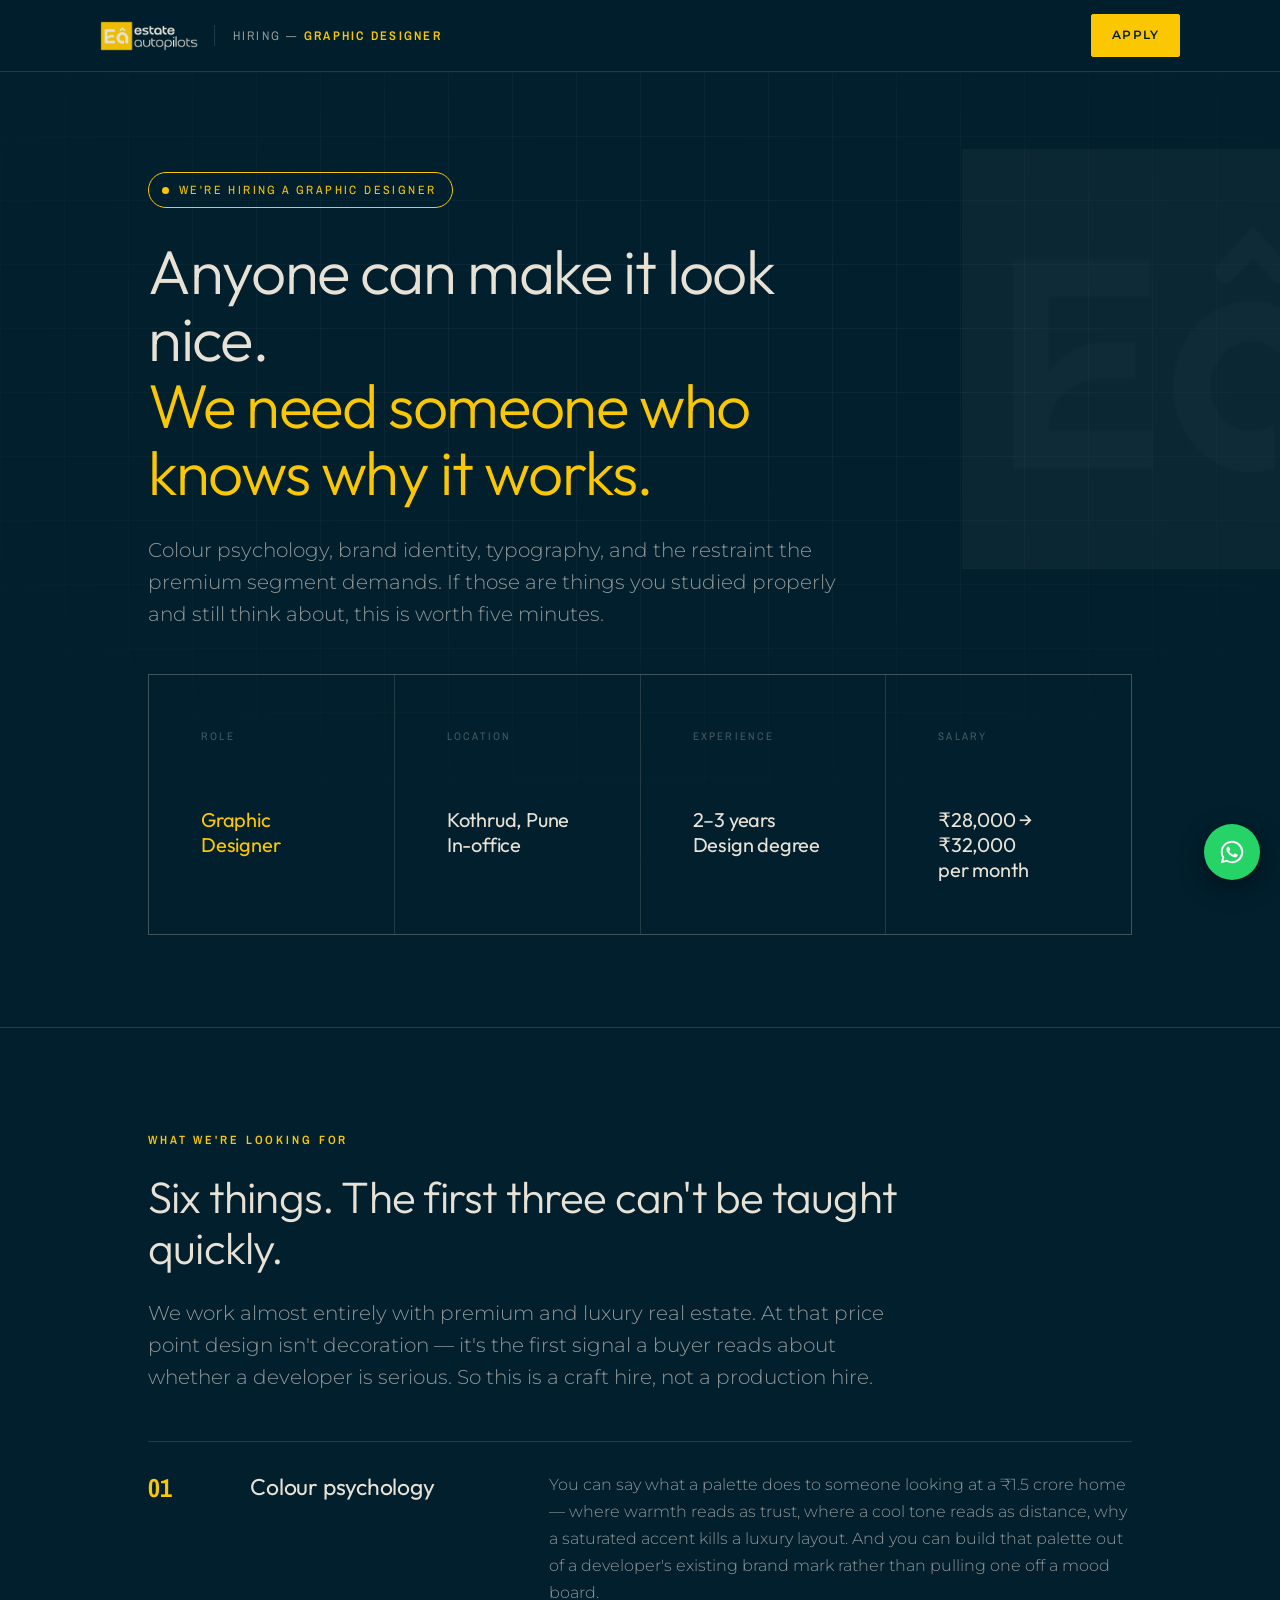
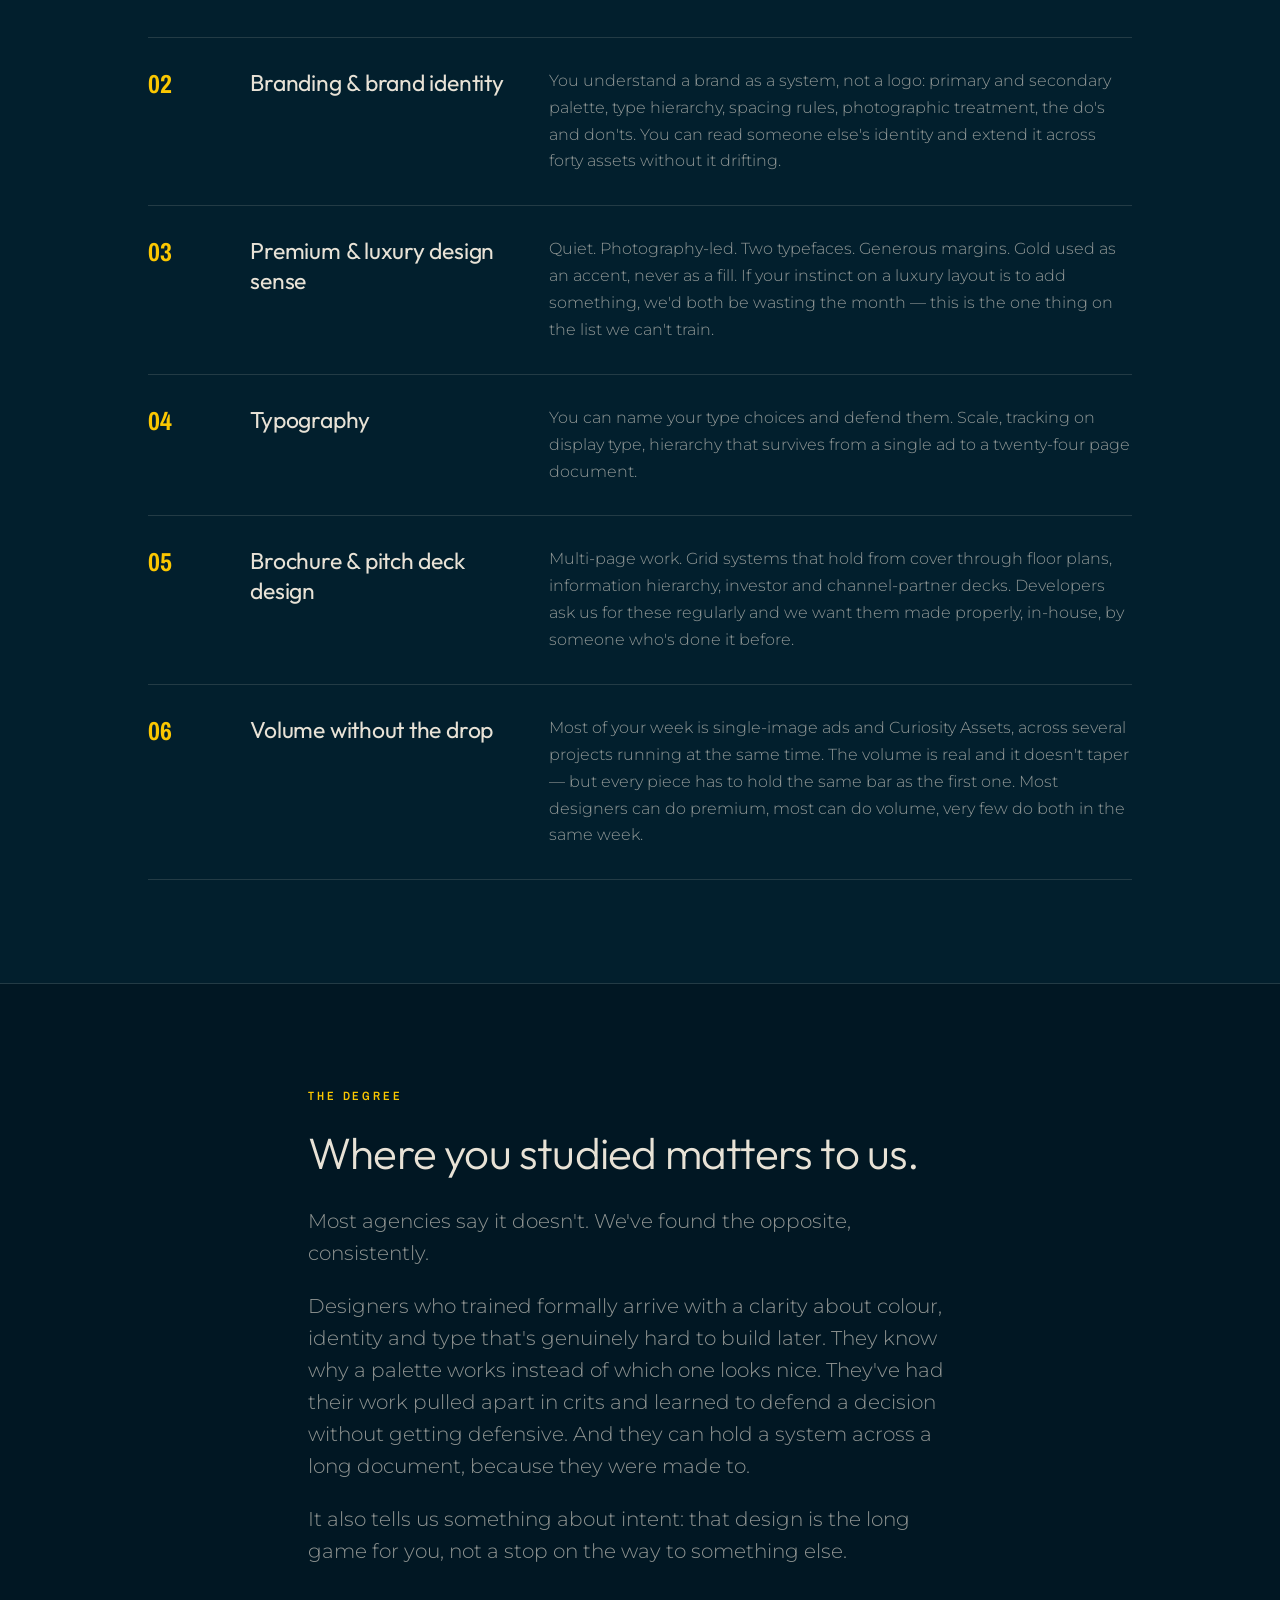
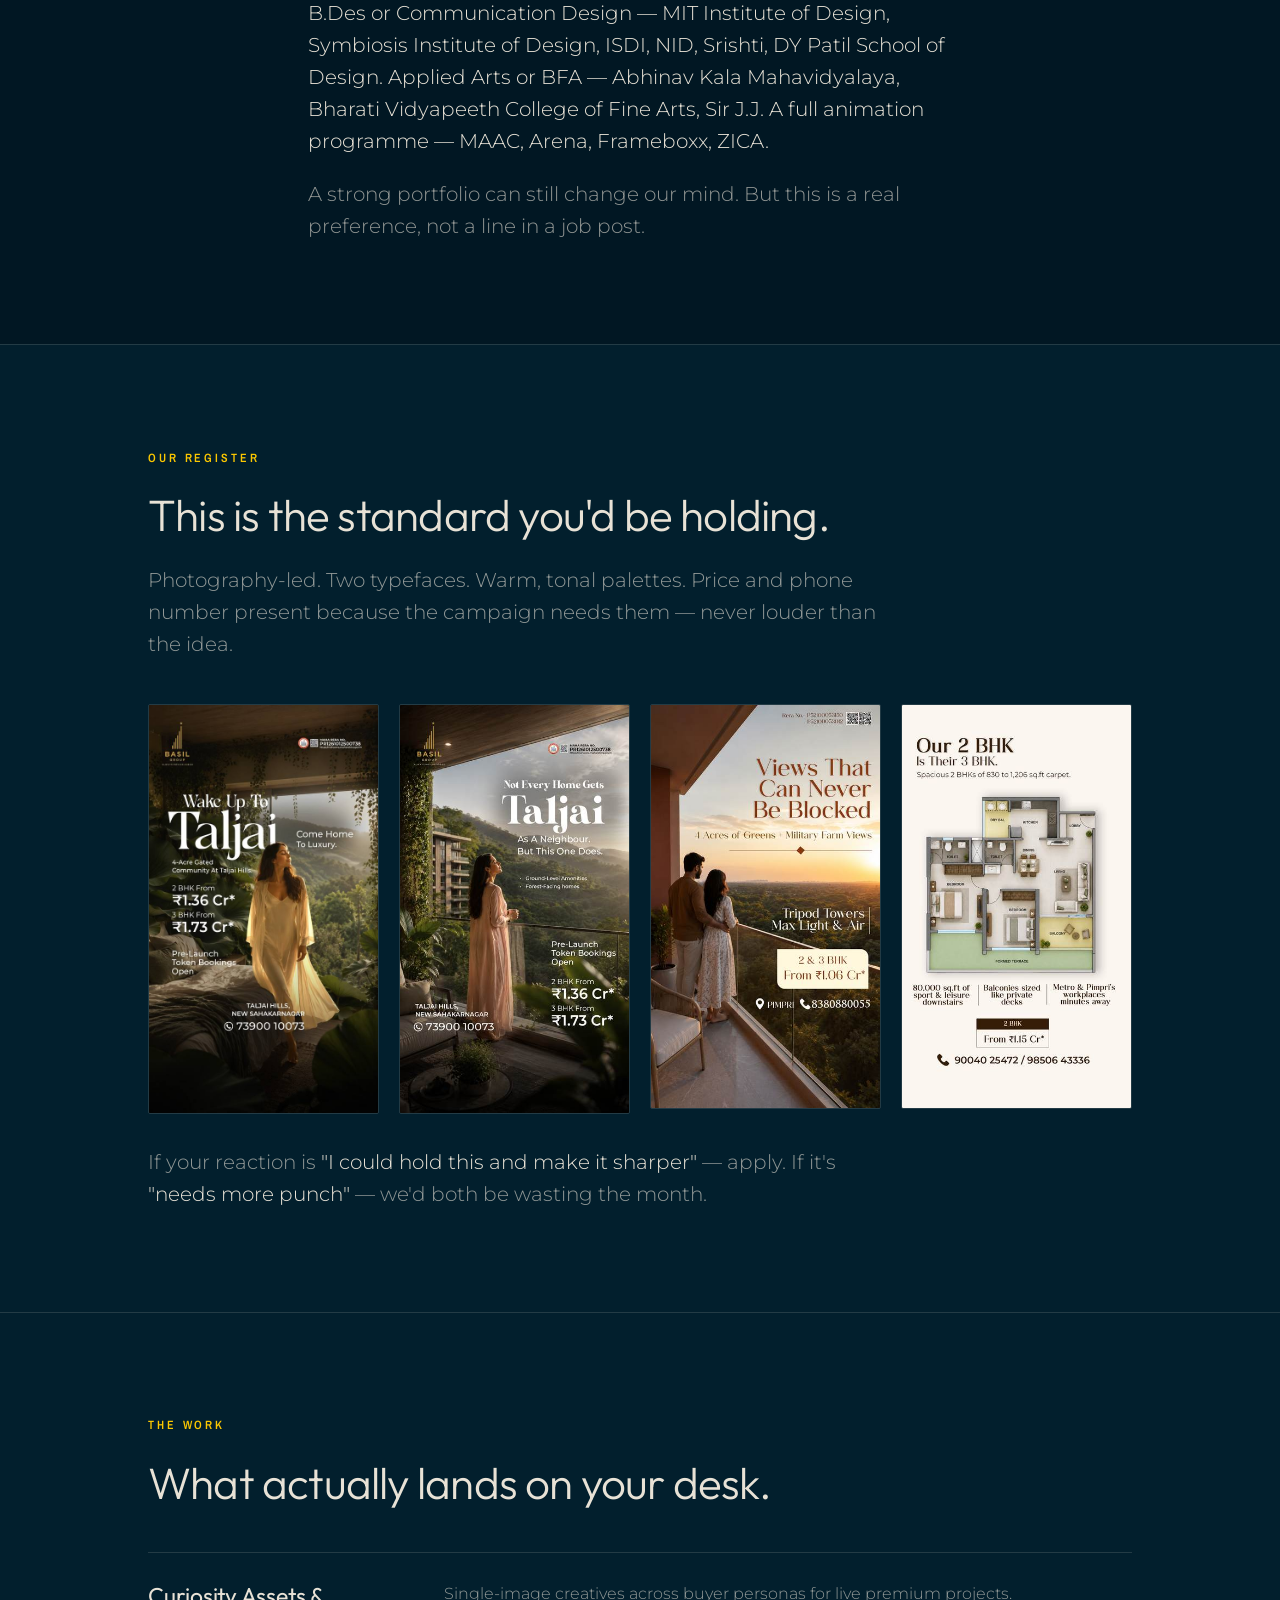
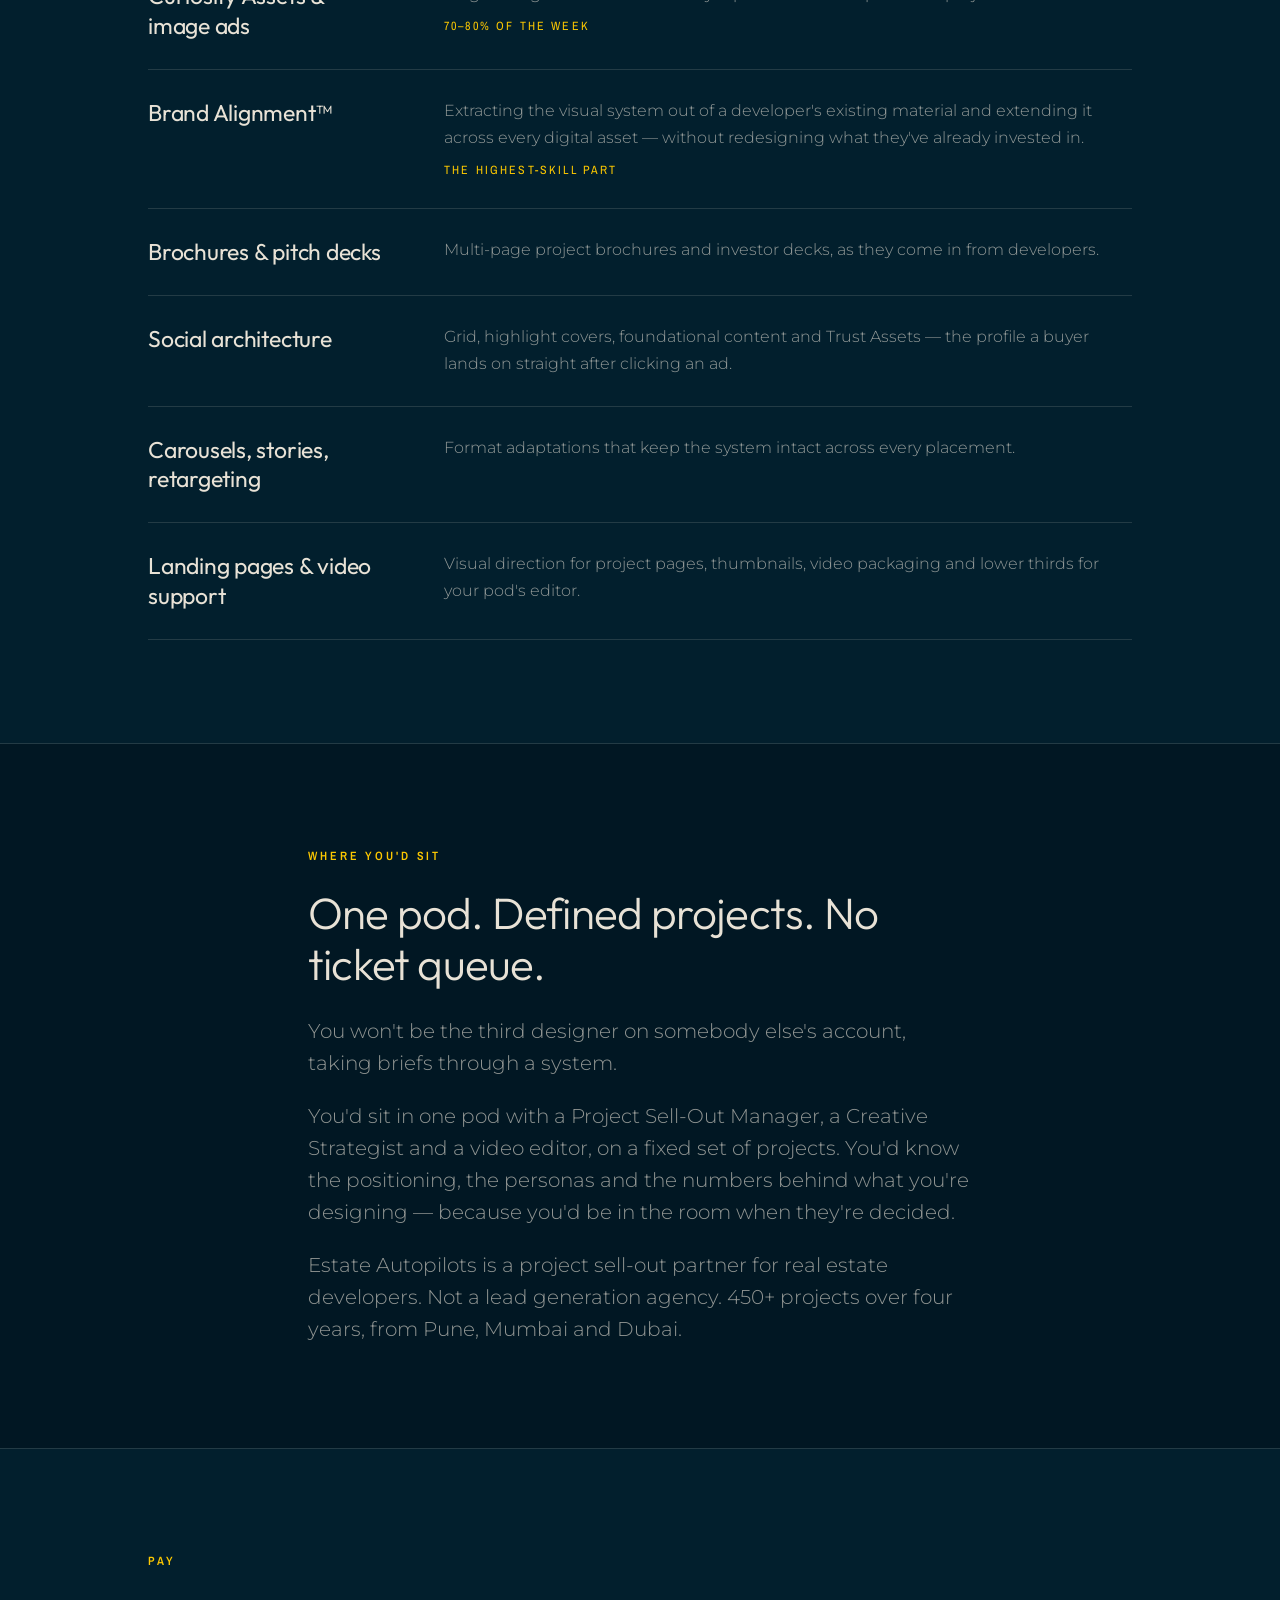
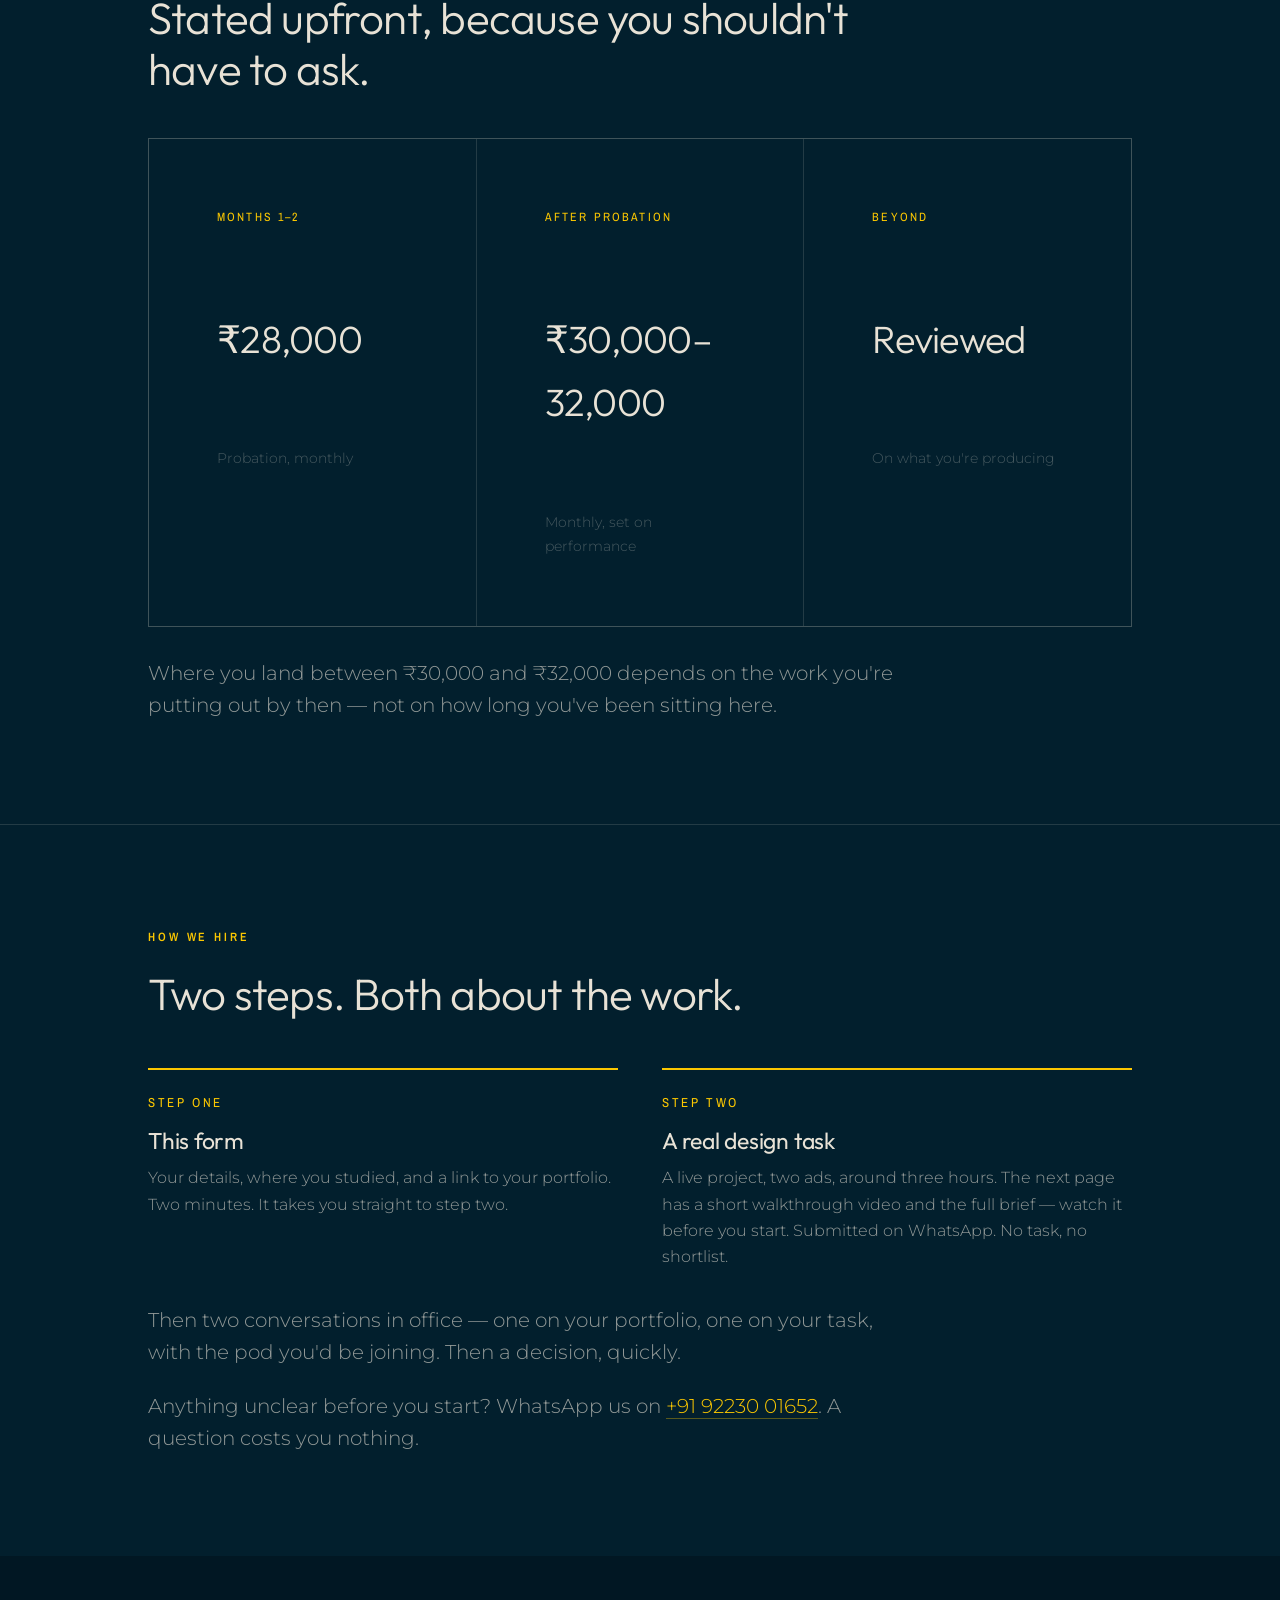
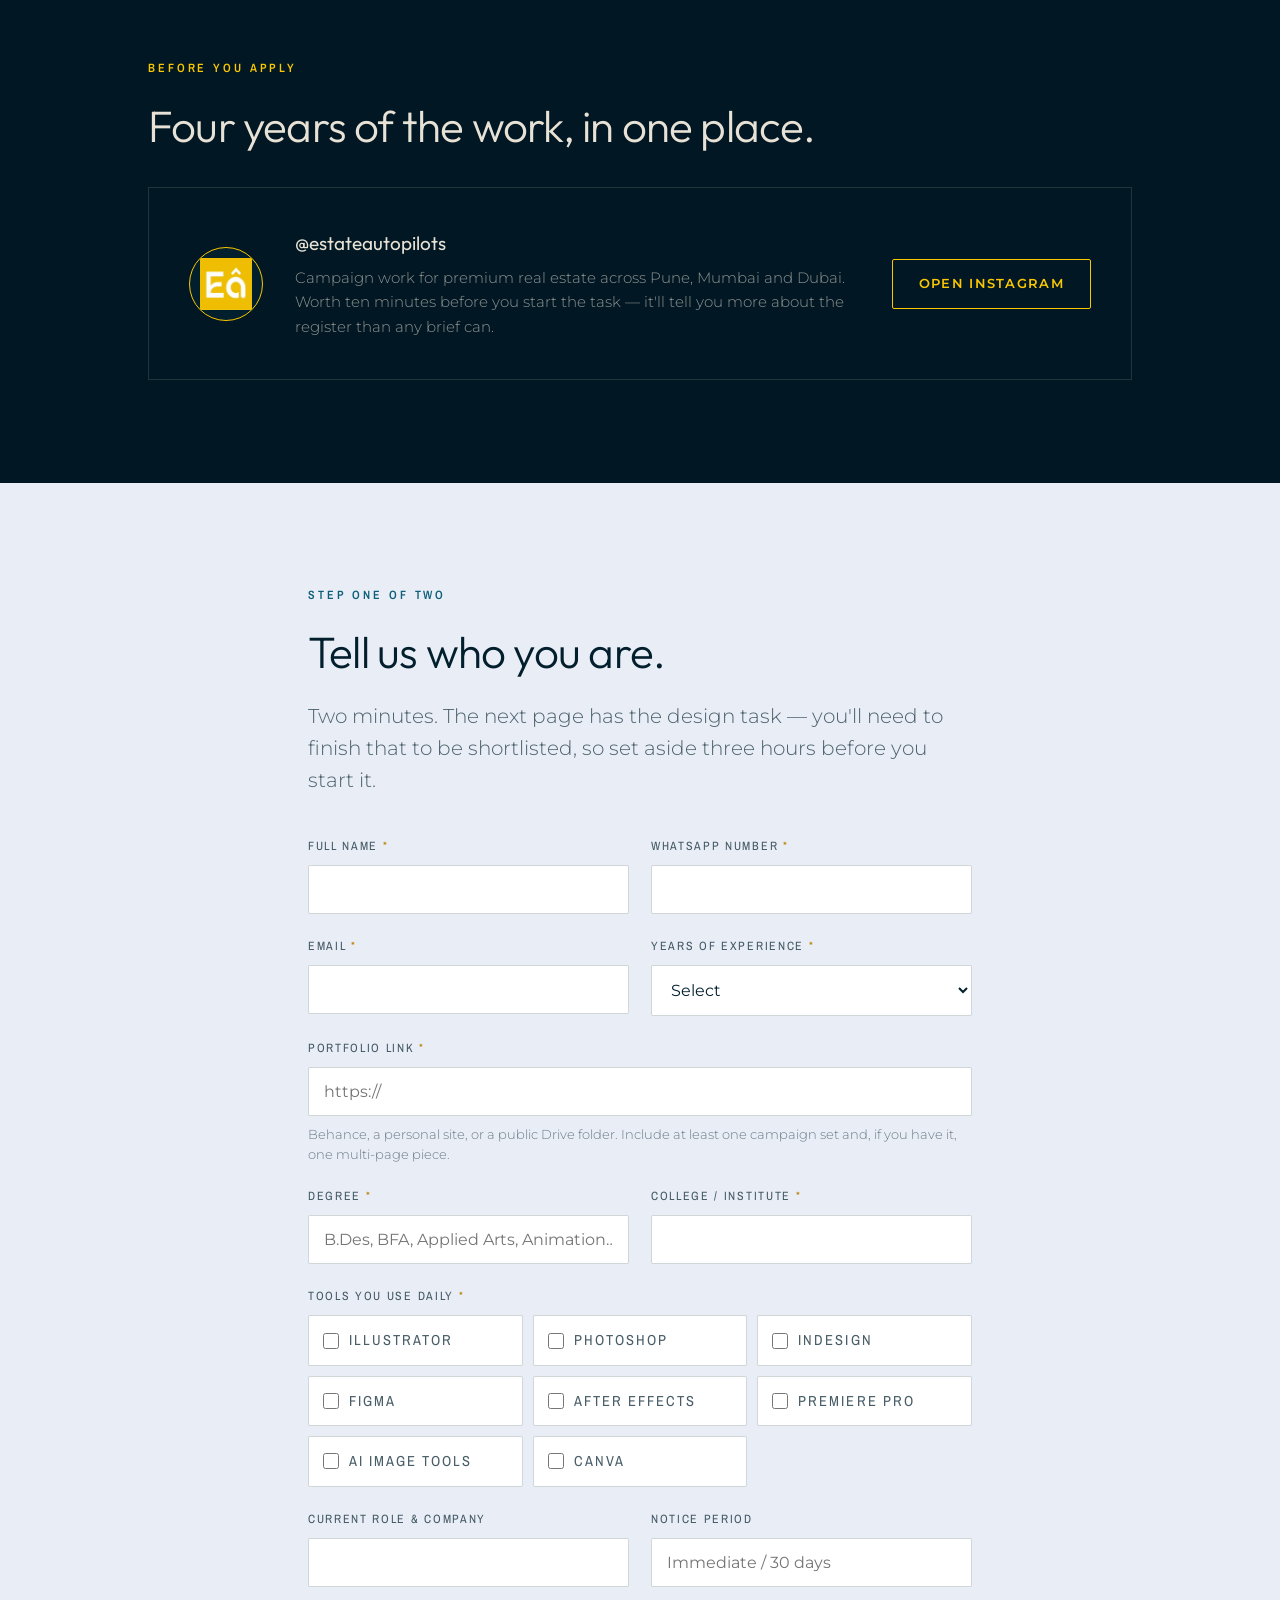
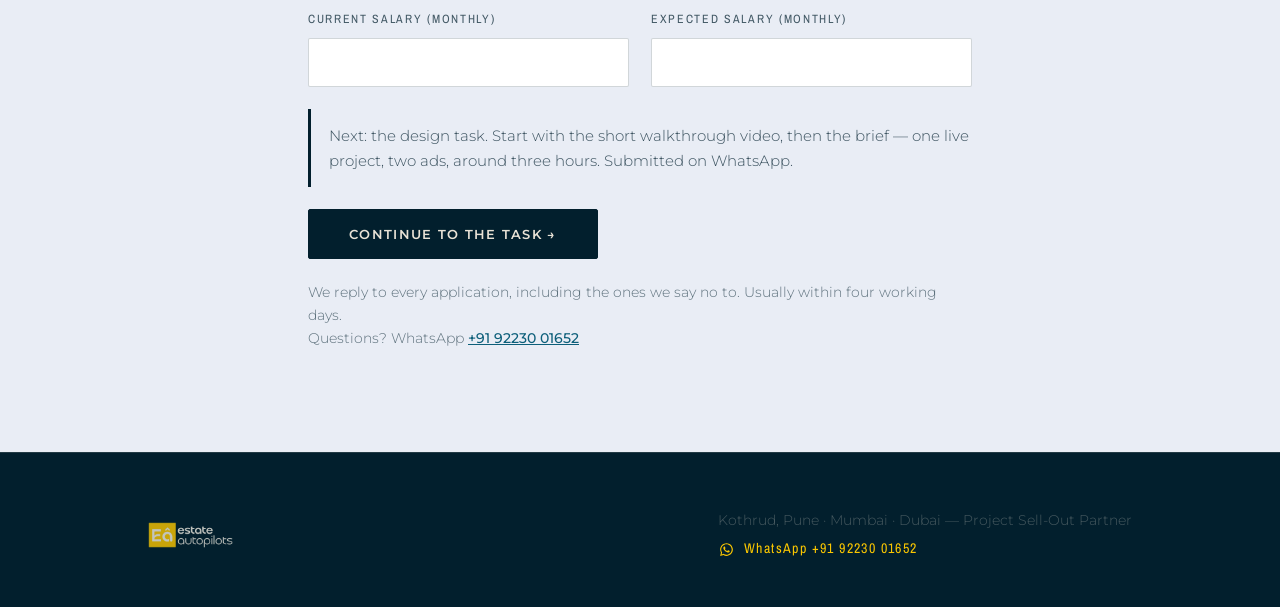
==== commit 5549b6fe: "feat: replace landing page with graphic designer recruitment portal and add associated task flow" ====
--- a/index.html
+++ b/index.html
@@ -3,10 +3,10 @@
 <head>
 <meta charset="UTF-8">
 <meta name="viewport" content="width=device-width, initial-scale=1.0">
-<title>Estate Autopilots — High-Intent Real Estate Growth Engine | Pune</title>
-<meta name="description" content="Estate Autopilots partners with Pune's top real estate developers to build direct-response marketing and sales systems that sell out inventory fast.">
-<meta property="og:title" content="Estate Autopilots — Real Estate Performance & Growth Partner">
-<meta property="og:description" content="We engineer direct-response campaigns, high-converting video creative engines, and automated sales funnels for premium real estate developers.">
+<title>Hiring: Graphic Designer — Estate Autopilots | Kothrud, Pune</title>
+<meta name="description" content="Estate Autopilots is hiring a Graphic Designer who understands colour psychology, brand identity and premium design. Kothrud, Pune. Design degree preferred.">
+<meta property="og:title" content="Hiring: Graphic Designer — Kothrud, Pune">
+<meta property="og:description" content="Colour psychology, brand identity, premium design sense. Apply with a real design task.">
 <meta property="og:type" content="website">
 
 <!-- ============ META PIXEL ============ -->
@@ -16,492 +16,545 @@
 n.push=n;n.loaded=!0;n.version='2.0';n.queue=[];t=b.createElement(e);t.async=!0;
 t.src=v;s=b.getElementsByTagName(e)[0];s.parentNode.insertBefore(t,s)}(window,
 document,'script','https://connect.facebook.net/en_US/fbevents.js');
-fbq('init', '919895820554758');
-fbq('track', 'PageView');
+fbq('init','919895820554758'); fbq('track','PageView');
 </script>
 <noscript><img height="1" width="1" style="display:none"
 src="https://www.facebook.com/tr?id=919895820554758&ev=PageView&noscript=1"/></noscript>
-<!-- ============ END META PIXEL ============ -->
-
-<link rel="icon" type="image/png" href="Artboard 3 copy.png">
+<!-- =========================================================== -->
+
 <link rel="preconnect" href="https://fonts.googleapis.com">
 <link rel="preconnect" href="https://fonts.gstatic.com" crossorigin>
-<link href="https://fonts.googleapis.com/css2?family=Outfit:wght@300;400;500;600;700;800&family=Archivo+Narrow:wght@500;600;700&family=Montserrat:wght@300;400;500;600;700&display=swap" rel="stylesheet">
+<link href="https://fonts.googleapis.com/css2?family=Outfit:wght@200;300;400;500;600&family=Archivo+Narrow:wght@500;600;700&family=Montserrat:wght@300;400;500;600&display=swap" rel="stylesheet">
 
 <style>
 :root{
-  --midnight:#021f2d;
-  --ink:#011723;
-  --gold:#fbc701;
-  --stone:#e8e2d6;
-  --concrete:#e9edf5;
-  --stone-dim:rgba(232,226,214,.68);
-  --stone-faint:rgba(232,226,214,.30);
+  --midnight:#021f2d; --ink:#011723; --gold:#fbc701;
+  --stone:#e8e2d6; --concrete:#e9edf5;
+  --stone-dim:rgba(232,226,214,.62); --stone-faint:rgba(232,226,214,.30);
   --rule:rgba(232,226,214,.14);
   --display:'Outfit',system-ui,sans-serif;
   --util:'Archivo Narrow','Outfit',sans-serif;
   --body:'Montserrat',system-ui,sans-serif;
+  --pad:clamp(48px,8vw,104px);
 }
-*{margin:0;padding:0;box-sizing:border-box}
+*{box-sizing:border-box;margin:0;padding:0}
 html{scroll-behavior:smooth}
-body{
-  background:var(--midnight);
-  color:var(--stone);
-  font-family:var(--body);
-  font-size:16.5px;
-  line-height:1.68;
-  font-weight:300;
-  -webkit-font-smoothing:antialiased;
-  overflow-x:hidden;
-}
-
-.wrap{max-width:1120px;margin:0 auto;padding:0 clamp(20px,5vw,48px)}
-
-/* Blueprint Background Grid */
-.bg-grid{
-  position:fixed;inset:0;pointer-events:none;z-index:0;
-  background-image:
-    linear-gradient(rgba(232,226,214,.035) 1px,transparent 1px),
-    linear-gradient(90deg,rgba(232,226,214,.035) 1px,transparent 1px);
-  background-size:60px 60px;
-}
-main,header,footer{position:relative;z-index:1}
-
-/* Header */
-header{
-  position:sticky;top:0;z-index:80;
-  background:rgba(2,31,45,.92);
-  backdrop-filter:blur(14px);
-  -webkit-backdrop-filter:blur(14px);
-  border-bottom:1px solid var(--rule);
-}
-.nav-bar{display:flex;align-items:center;justify-content:space-between;padding:16px 0;gap:20px}
-.logo{display:flex;align-items:center;gap:12px;text-decoration:none;color:var(--stone)}
-.logo img{width:32px;height:32px;flex:none}
-.logo .name{font-family:var(--display);font-weight:700;font-size:18px;letter-spacing:.04em;text-transform:uppercase}
-.nav-links{display:flex;align-items:center;gap:26px}
-.nav-links a{color:var(--stone-dim);text-decoration:none;font-size:14px;font-weight:500;transition:color .2s}
-.nav-links a:hover{color:var(--gold)}
-@media(max-width:768px){.nav-links{display:none}}
-
-.btn{
-  display:inline-block;
-  font-family:var(--body);
-  font-weight:600;
-  font-size:13px;
-  letter-spacing:.08em;
-  text-transform:uppercase;
-  padding:12px 24px;
-  border-radius:3px;
-  text-decoration:none;
-  cursor:pointer;
-  border:1px solid var(--gold);
-  background:var(--gold);
-  color:var(--midnight);
-  transition:all .2s ease;
-}
-.btn:hover{background:transparent;color:var(--gold);box-shadow:0 0 0 4px rgba(251,199,1,.2)}
+body{background:var(--midnight);color:var(--stone);font-family:var(--body);
+  font-size:17px;line-height:1.68;font-weight:300;-webkit-font-smoothing:antialiased;overflow-x:hidden}
+img{max-width:100%;display:block}
+a{color:inherit}
+.wrap{max-width:1080px;margin:0 auto;padding:0 clamp(20px,5vw,48px)}
+.narrow{max-width:760px}
+section{position:relative;padding:var(--pad) 0}
+.rule{height:1px;background:var(--rule);border:0}
+.grid-bg{position:absolute;inset:0;pointer-events:none;
+  background-image:linear-gradient(rgba(232,226,214,.045) 1px,transparent 1px),
+    linear-gradient(90deg,rgba(232,226,214,.045) 1px,transparent 1px);
+  background-size:64px 64px;
+  mask-image:radial-gradient(ellipse 90% 70% at 50% 30%,#000 20%,transparent 78%);
+  -webkit-mask-image:radial-gradient(ellipse 90% 70% at 50% 30%,#000 20%,transparent 78%)}
+
+header.site{position:sticky;top:0;z-index:60;background:rgba(2,31,45,.92);
+  backdrop-filter:blur(14px);-webkit-backdrop-filter:blur(14px);border-bottom:1px solid var(--rule)}
+header.site .bar{display:flex;align-items:center;gap:16px;padding:14px 0}
+header.site .mark{height:30px;width:auto;flex:none}
+header.site .role{font-family:var(--util);font-size:12.5px;letter-spacing:.18em;
+  text-transform:uppercase;color:var(--stone-dim);padding-left:18px;border-left:1px solid var(--rule)}
+header.site .role b{color:var(--gold);font-weight:600}
+header.site .btn{margin-left:auto;padding:11px 20px;font-size:11.5px}
+
+.btn{display:inline-block;font-family:var(--body);font-weight:600;font-size:13px;
+  letter-spacing:.10em;text-transform:uppercase;padding:13px 26px;border-radius:2px;
+  text-decoration:none;cursor:pointer;border:1px solid var(--gold);background:var(--gold);
+  color:var(--midnight);transition:background .22s ease,color .22s ease}
+.btn:hover{background:transparent;color:var(--gold)}
 .btn.ghost{background:transparent;color:var(--gold)}
 .btn.ghost:hover{background:var(--gold);color:var(--midnight)}
 
-/* Typography */
-.kicker{
-  font-family:var(--util);
-  font-weight:600;
-  font-size:12px;
-  letter-spacing:.22em;
-  text-transform:uppercase;
-  color:var(--gold);
-  margin-bottom:18px;
-  display:flex;align-items:center;gap:12px;
+.kicker{font-family:var(--util);font-weight:600;font-size:12px;letter-spacing:.24em;
+  text-transform:uppercase;color:var(--gold);margin-bottom:22px}
+.kicker.dim{color:var(--stone-faint)}
+h1{font-family:var(--display);font-weight:300;font-size:clamp(34px,6.2vw,62px);line-height:1.08;letter-spacing:-.022em}
+h2{font-family:var(--display);font-weight:300;font-size:clamp(27px,4.2vw,44px);line-height:1.15;letter-spacing:-.018em}
+h3{font-family:var(--display);font-weight:400;font-size:clamp(19px,2.3vw,23px);line-height:1.3;letter-spacing:-.01em}
+.gold{color:var(--gold)}
+.lede{font-size:clamp(17px,2vw,20px);line-height:1.6;color:var(--stone-dim);font-weight:300}
+p+p{margin-top:1.05em}
+
+.hero{padding-top:clamp(52px,9vw,100px);padding-bottom:clamp(52px,8vw,92px);overflow:hidden}
+.hero .watermark{position:absolute;right:-8%;top:8%;width:min(46vw,420px);opacity:.05;pointer-events:none;filter:grayscale(1)}
+.badge{display:inline-flex;align-items:center;gap:10px;border:1px solid var(--gold);
+  border-radius:99px;padding:7px 16px 7px 13px;font-family:var(--util);font-size:12px;
+  letter-spacing:.2em;text-transform:uppercase;color:var(--gold);margin-bottom:30px}
+.badge i{width:7px;height:7px;border-radius:50%;background:var(--gold);display:block}
+.hero h1{max-width:17ch}
+.hero .lede{margin-top:28px;max-width:54ch}
+.plate{display:grid;grid-template-columns:repeat(4,1fr);gap:1px;background:var(--rule);
+  border:1px solid var(--rule);margin-top:44px}
+.plate div{background:var(--midnight);padding:clamp(18px,2.6vw,26px)}
+.plate .lb{font-family:var(--util);font-size:11px;letter-spacing:.2em;text-transform:uppercase;
+  color:var(--stone-faint);margin-bottom:9px}
+.plate .vl{font-family:var(--display);font-weight:400;font-size:clamp(16px,2.1vw,20px);line-height:1.25;letter-spacing:-.01em}
+.plate .vl.hi{color:var(--gold)}
+
+/* numbered capability list */
+.caps{margin-top:48px;border-top:1px solid var(--rule)}
+.cap{display:grid;grid-template-columns:64px minmax(0,260px) 1fr;gap:0 clamp(16px,3vw,40px);
+  padding:30px 0;border-bottom:1px solid var(--rule);align-items:start}
+.cap .n{font-family:var(--util);font-weight:700;font-size:clamp(20px,2.6vw,26px);color:var(--gold);line-height:1.2}
+.cap h3{margin:0}
+.cap p{color:var(--stone-dim);font-size:16px}
+
+.gal{display:grid;grid-template-columns:repeat(4,1fr);gap:clamp(12px,2vw,20px);margin-top:44px}
+.gal img{width:100%;border-radius:2px;border:1px solid var(--rule)}
+
+.list{margin-top:44px;border-top:1px solid var(--rule)}
+.item{display:grid;grid-template-columns:minmax(0,240px) 1fr;gap:8px clamp(20px,5vw,56px);
+  padding:28px 0;border-bottom:1px solid var(--rule)}
+.item h3{margin:0}
+.item p{color:var(--stone-dim);font-size:16px}
+.item .pct{font-family:var(--util);font-size:12px;letter-spacing:.18em;text-transform:uppercase;color:var(--gold);margin-top:8px}
+
+.steps{display:grid;grid-template-columns:repeat(2,1fr);gap:clamp(20px,4vw,44px);margin-top:48px}
+.step{border-top:2px solid var(--gold);padding-top:22px}
+.step .n{font-family:var(--util);font-size:13px;letter-spacing:.2em;color:var(--gold);text-transform:uppercase;margin-bottom:12px}
+.step p{font-size:15.5px;color:var(--stone-dim);margin-top:10px}
+
+.pay{display:grid;grid-template-columns:repeat(3,1fr);gap:1px;background:var(--rule);
+  border:1px solid var(--rule);margin-top:44px}
+.pay div{background:var(--midnight);padding:clamp(22px,3.4vw,34px)}
+.pay .amt{font-family:var(--display);font-weight:300;font-size:clamp(25px,3.8vw,38px);letter-spacing:-.02em;color:var(--stone)}
+.pay .when{font-family:var(--util);font-size:12px;letter-spacing:.18em;text-transform:uppercase;color:var(--gold);margin-bottom:12px}
+.pay .sub{font-size:14px;color:var(--stone-faint);margin-top:8px}
+
+.ig{background:var(--ink)}
+.ig-card{display:flex;align-items:center;gap:clamp(18px,3vw,32px);flex-wrap:wrap;
+  border:1px solid var(--rule);padding:clamp(24px,4vw,40px);margin-top:36px;text-decoration:none}
+.ig-card .av{width:74px;height:74px;border-radius:50%;flex:none;background:var(--midnight);
+  border:1px solid var(--gold);display:grid;place-items:center;overflow:hidden}
+.ig-card .av img{width:52px}
+.ig-card .meta{flex:1;min-width:200px}
+.ig-card .handle{font-family:var(--display);font-size:19px;font-weight:400}
+.ig-card .desc{font-size:14.5px;color:var(--stone-dim);margin-top:6px}
+
+.form-sec{background:var(--concrete);color:var(--midnight)}
+.form-sec .kicker{color:#0d5f7a}
+.form-sec h2{color:var(--midnight)}
+.form-sec .lede{color:rgba(2,31,45,.68)}
+form{margin-top:40px;display:grid;gap:22px}
+.row{display:grid;grid-template-columns:1fr 1fr;gap:22px}
+.field{display:flex;flex-direction:column;gap:9px}
+label{font-family:var(--util);font-size:12px;letter-spacing:.14em;text-transform:uppercase;color:rgba(2,31,45,.72)}
+label .req{color:#b9860a}
+input,select{font-family:var(--body);font-size:16px;color:var(--midnight);background:#fff;
+  border:1px solid rgba(2,31,45,.18);border-radius:2px;padding:14px 15px;width:100%;
+  transition:border-color .18s ease,box-shadow .18s ease}
+input:focus,select:focus{outline:none;border-color:var(--midnight);box-shadow:0 0 0 3px rgba(251,199,1,.35)}
+.hint{font-size:13px;color:rgba(2,31,45,.55);line-height:1.5}
+.checks{display:grid;grid-template-columns:repeat(auto-fit,minmax(160px,1fr));gap:10px}
+.check{display:flex;align-items:center;gap:10px;background:#fff;border:1px solid rgba(2,31,45,.18);
+  border-radius:2px;padding:12px 14px;font-size:14.5px;cursor:pointer}
+.check input{accent-color:var(--midnight);width:16px;height:16px}
+.form-sec .btn{border-color:var(--midnight);background:var(--midnight);color:var(--stone);
+  justify-self:start;padding:16px 40px}
+.form-sec .btn:hover{background:transparent;color:var(--midnight)}
+.formnote{font-size:13.5px;color:rgba(2,31,45,.6)}
+.nextnote{border-left:3px solid var(--midnight);padding:14px 0 14px 18px;font-size:15px;color:rgba(2,31,45,.75)}
+
+footer.site{padding:56px 0 46px;border-top:1px solid var(--rule)}
+footer.site .fbar{display:flex;justify-content:space-between;align-items:center;gap:22px;flex-wrap:wrap}
+footer.site img{height:26px;opacity:.85}
+footer.site .fmeta{font-size:13.5px;color:var(--stone-faint)}
+footer.site .fwa{display:flex;align-items:center;gap:9px;font-family:var(--util);font-size:14px;
+  letter-spacing:.10em;color:var(--gold);text-decoration:none;margin-top:6px}
+footer.site .fwa svg{width:17px;height:17px;fill:var(--gold);flex:none}
+
+.wa{position:fixed;right:20px;bottom:20px;z-index:70;width:56px;height:56px;border-radius:50%;
+  background:#25D366;display:grid;place-items:center;box-shadow:0 8px 26px rgba(0,0,0,.4);transition:transform .2s ease}
+.wa:hover{transform:scale(1.07)}
+.wa svg{width:30px;height:30px;fill:#fff}
+
+@media(max-width:900px){.plate{grid-template-columns:1fr 1fr}}
+@media(max-width:820px){
+  .row,.item,.pay,.steps{grid-template-columns:1fr}
+  .cap{grid-template-columns:44px 1fr;gap:4px 18px}
+  .cap h3{grid-column:2}
+  .cap p{grid-column:2;margin-top:6px}
+  .pay div{border-bottom:1px solid var(--rule)}
+  header.site .role{display:none}
+  .gal{grid-template-columns:1fr 1fr}
 }
-.kicker::after{content:"";height:1px;flex:1;max-width:60px;background:rgba(251,199,1,.35)}
-h1{
-  font-family:var(--display);
-  font-weight:700;
-  font-size:clamp(40px,7.5vw,78px);
-  line-height:1.02;
-  letter-spacing:-.02em;
-  text-transform:uppercase;
-}
-h2{
-  font-family:var(--display);
-  font-weight:600;
-  font-size:clamp(30px,4.5vw,52px);
-  line-height:1.1;
-  letter-spacing:-.015em;
-  text-transform:uppercase;
-  margin-bottom:20px;
-}
-h3{
-  font-family:var(--display);
-  font-weight:600;
-  font-size:clamp(20px,2.5vw,26px);
-  line-height:1.25;
-  margin-bottom:10px;
-}
-.gold{color:var(--gold)}
-.lead{font-size:clamp(18px,2.2vw,22px);line-height:1.6;color:var(--stone-dim);font-weight:300}
-.muted{color:var(--stone-dim)}
-section{padding:clamp(60px,9vw,110px) 0;border-top:1px solid var(--rule)}
-section:first-of-type{border-top:none}
-
-/* Hero */
-.hero{padding-top:clamp(60px,10vw,120px);padding-bottom:clamp(50px,8vw,90px);position:relative}
-.badge{
-  display:inline-flex;align-items:center;gap:8px;
-  border:1px solid rgba(251,199,1,.45);
-  background:rgba(251,199,1,.08);
-  border-radius:99px;
-  padding:7px 16px;
-  font-family:var(--util);
-  font-size:12px;letter-spacing:.18em;
-  text-transform:uppercase;color:var(--gold);
-  margin-bottom:28px;
-}
-.badge-dot{width:7px;height:7px;border-radius:50%;background:var(--gold)}
-.hero-cta-row{margin-top:36px;display:flex;flex-wrap:wrap;align-items:center;gap:16px}
-
-/* Stats */
-.stats{
-  display:grid;grid-template-columns:repeat(auto-fit,minmax(220px,1fr));
-  gap:1px;background:var(--rule);
-  border:1px solid var(--rule);
-  margin-top:56px;border-radius:4px;overflow:hidden;
-}
-.stat-box{background:var(--ink);padding:28px 24px}
-.stat-val{font-family:var(--display);font-weight:700;font-size:clamp(32px,4vw,46px);color:var(--gold);line-height:1}
-.stat-lbl{font-size:14px;color:var(--stone-dim);margin-top:8px;font-weight:400}
-
-/* Pillars / Services */
-.grid3{display:grid;grid-template-columns:repeat(auto-fit,minmax(300px,1fr));gap:24px;margin-top:40px}
-.card{
-  border:1px solid var(--rule);
-  background:rgba(2,31,45,.6);
-  padding:32px 28px;
-  border-radius:4px;
-  position:relative;
-  transition:border-color .2s,transform .2s;
-}
-.card:hover{border-color:rgba(251,199,1,.4);transform:translateY(-3px)}
-.card-num{font-family:var(--util);font-size:13px;font-weight:700;letter-spacing:.2em;color:var(--gold);text-transform:uppercase;margin-bottom:14px}
-.card p{font-size:15.5px;color:var(--stone-dim);margin-top:10px}
-
-/* Comparison Section */
-.comp-grid{display:grid;grid-template-columns:1fr 1fr;gap:24px;margin-top:36px}
-@media(max-width:768px){.comp-grid{grid-template-columns:1fr}}
-.comp-col{border:1px solid var(--rule);padding:32px;border-radius:4px}
-.comp-col.good{border-color:var(--gold);background:rgba(251,199,1,.03)}
-.comp-col ul{list-style:none;margin-top:20px}
-.comp-col li{position:relative;padding-left:24px;margin-bottom:14px;font-size:15.5px}
-.comp-col.bad li::before{content:"\00d7";position:absolute;left:0;top:-2px;color:rgba(232,226,214,.4);font-size:20px;font-weight:700}
-.comp-col.good li::before{content:"\2713";position:absolute;left:0;top:-1px;color:var(--gold);font-size:16px;font-weight:700}
-
-/* ============ HIRING / CAREERS SECTION ============ */
-.careers-sec{background:var(--ink)}
-.job-cards{display:grid;grid-template-columns:repeat(auto-fit,minmax(310px,1fr));gap:28px;margin-top:48px}
-.job-card{
-  border:1px solid var(--rule);
-  border-top:3px solid var(--gold);
-  background:var(--midnight);
-  padding:36px 30px;
-  border-radius:4px;
-  display:flex;flex-direction:column;
-  justify-content:space-between;
-  transition:all .25s ease;
-  position:relative;
-}
-.job-card:hover{
-  border-color:rgba(251,199,1,.6);
-  transform:translateY(-5px);
-  box-shadow:0 12px 30px rgba(0,0,0,.4);
-}
-.job-badge{
-  display:inline-block;
-  font-family:var(--util);
-  font-size:11px;font-weight:700;
-  letter-spacing:.18em;text-transform:uppercase;
-  color:var(--gold);margin-bottom:14px;
-}
-.job-title{
-  font-family:var(--display);
-  font-weight:600;
-  font-size:26px;
-  line-height:1.2;
-  text-transform:uppercase;
-  color:#fff;
-  margin-bottom:12px;
-}
-.job-desc{
-  font-size:15px;
-  color:var(--stone-dim);
-  line-height:1.6;
-  margin-bottom:24px;
-}
-.job-tags{display:flex;flex-wrap:wrap;gap:8px;margin-bottom:28px}
-.job-tag{
-  font-size:12px;
-  font-weight:500;
-  border:1px solid var(--rule);
-  padding:5px 10px;
-  border-radius:2px;
-  color:rgba(232,226,214,.7);
-}
-.job-card .btn{width:100%;text-align:center}
-
-/* Footer */
-footer{border-top:1px solid var(--rule);padding:50px 0 40px;font-size:14px;color:var(--stone-dim)}
-.fbar{display:flex;justify-content:space-between;align-items:center;flex-wrap:wrap;gap:20px}
-.fsocial a{color:var(--gold);text-decoration:none;font-weight:600}
-.fsocial a:hover{text-decoration:underline}
-
-/* Floating WhatsApp */
-.wa{position:fixed;right:20px;bottom:20px;z-index:90;display:flex;align-items:center;gap:10px;background:#25D366;color:#0a2e18;text-decoration:none;border-radius:999px;padding:13px 18px 13px 15px;font-family:var(--body);font-size:14px;font-weight:700;box-shadow:0 6px 22px rgba(0,0,0,.35);transition:transform .15s ease}
-.wa:hover{transform:translateY(-2px)}
-.wa svg{width:24px;height:24px;fill:#0a2e18;flex:none}
-@media(max-width:640px){.wa{right:16px;bottom:16px;padding:14px}.wa span{display:none}}
+@media(max-width:560px){body{font-size:16px}header.site .mark{height:25px}}
+@media(prefers-reduced-motion:reduce){*{animation:none!important;transition:none!important}html{scroll-behavior:auto}}
+:focus-visible{outline:2px solid var(--gold);outline-offset:3px}
 </style>
 </head>
 <body>
 
-<div class="bg-grid" aria-hidden="true"></div>
-
-<!-- Header -->
-<header>
-  <div class="wrap nav-bar">
-    <a class="logo" href="/" aria-label="Estate Autopilots Home">
-      <img src="Artboard 3 copy.png" alt="Estate Autopilots">
-      <span class="name">Estate Autopilots</span>
+<header class="site">
+  <div class="wrap bar">
+    <img class="mark" src="[data-uri]" alt="Estate Autopilots">
+    <span class="role">Hiring — <b>Graphic Designer</b></span>
+    <a class="btn" href="#apply">Apply</a>
+  </div>
+</header>
+
+<!-- ===== HERO ===== -->
+<section class="hero">
+  <div class="grid-bg"></div>
+  <img class="watermark" src="[data-uri]" alt="">
+  <div class="wrap">
+    <div class="badge"><i></i>We're hiring a Graphic Designer</div>
+    <h1>Anyone can make it look nice.<br><span class="gold">We need someone who knows why it works.</span></h1>
+    <p class="lede">Colour psychology, brand identity, typography, and the restraint the premium segment demands. If those are things you studied properly and still think about, this is worth five minutes.</p>
+
+    <div class="plate">
+      <div><div class="lb">Role</div><div class="vl hi">Graphic Designer</div></div>
+      <div><div class="lb">Location</div><div class="vl">Kothrud, Pune<br>In-office</div></div>
+      <div><div class="lb">Experience</div><div class="vl">2–3 years<br>Design degree</div></div>
+      <div><div class="lb">Salary</div><div class="vl">₹28,000 → ₹32,000<br>per month</div></div>
+    </div>
+  </div>
+</section>
+
+<hr class="rule">
+
+<!-- ===== WHAT WE'RE LOOKING FOR ===== -->
+<section>
+  <div class="wrap">
+    <div class="kicker">What we're looking for</div>
+    <h2 class="narrow">Six things. The first three can't be taught quickly.</h2>
+    <p class="lede narrow" style="margin-top:24px">We work almost entirely with premium and luxury real estate. At that price point design isn't decoration — it's the first signal a buyer reads about whether a developer is serious. So this is a craft hire, not a production hire.</p>
+
+    <div class="caps">
+      <div class="cap">
+        <div class="n">01</div>
+        <h3>Colour psychology</h3>
+        <p>You can say what a palette does to someone looking at a ₹1.5 crore home — where warmth reads as trust, where a cool tone reads as distance, why a saturated accent kills a luxury layout. And you can build that palette out of a developer's existing brand mark rather than pulling one off a mood board.</p>
+      </div>
+      <div class="cap">
+        <div class="n">02</div>
+        <h3>Branding &amp; brand identity</h3>
+        <p>You understand a brand as a system, not a logo: primary and secondary palette, type hierarchy, spacing rules, photographic treatment, the do's and don'ts. You can read someone else's identity and extend it across forty assets without it drifting.</p>
+      </div>
+      <div class="cap">
+        <div class="n">03</div>
+        <h3>Premium &amp; luxury design sense</h3>
+        <p>Quiet. Photography-led. Two typefaces. Generous margins. Gold used as an accent, never as a fill. If your instinct on a luxury layout is to add something, we'd both be wasting the month — this is the one thing on the list we can't train.</p>
+      </div>
+      <div class="cap">
+        <div class="n">04</div>
+        <h3>Typography</h3>
+        <p>You can name your type choices and defend them. Scale, tracking on display type, hierarchy that survives from a single ad to a twenty-four page document.</p>
+      </div>
+      <div class="cap">
+        <div class="n">05</div>
+        <h3>Brochure &amp; pitch deck design</h3>
+        <p>Multi-page work. Grid systems that hold from cover through floor plans, information hierarchy, investor and channel-partner decks. Developers ask us for these regularly and we want them made properly, in-house, by someone who's done it before.</p>
+      </div>
+      <div class="cap">
+        <div class="n">06</div>
+        <h3>Volume without the drop</h3>
+        <p>Most of your week is single-image ads and Curiosity Assets, across several projects running at the same time. The volume is real and it doesn't taper — but every piece has to hold the same bar as the first one. Most designers can do premium, most can do volume, very few do both in the same week.</p>
+      </div>
+    </div>
+  </div>
+</section>
+
+<hr class="rule">
+
+<!-- ===== THE DEGREE ===== -->
+<section class="ig">
+  <div class="wrap narrow">
+    <div class="kicker">The degree</div>
+    <h2>Where you studied matters to us.</h2>
+    <p class="lede" style="margin-top:26px">Most agencies say it doesn't. We've found the opposite, consistently.</p>
+    <p class="lede">Designers who trained formally arrive with a clarity about colour, identity and type that's genuinely hard to build later. They know why a palette works instead of which one looks nice. They've had their work pulled apart in crits and learned to defend a decision without getting defensive. And they can hold a system across a long document, because they were made to.</p>
+    <p class="lede">It also tells us something about intent: that design is the long game for you, not a stop on the way to something else.</p>
+    <p class="lede" style="color:var(--stone);margin-top:30px">B.Des or Communication Design — MIT Institute of Design, Symbiosis Institute of Design, ISDI, NID, Srishti, DY Patil School of Design. Applied Arts or BFA — Abhinav Kala Mahavidyalaya, Bharati Vidyapeeth College of Fine Arts, Sir J.J. A full animation programme — MAAC, Arena, Frameboxx, ZICA.</p>
+    <p class="lede">A strong portfolio can still change our mind. But this is a real preference, not a line in a job post.</p>
+  </div>
+</section>
+
+<hr class="rule">
+
+<!-- ===== OUR REGISTER ===== -->
+<section>
+  <div class="wrap">
+    <div class="kicker">Our register</div>
+    <h2 class="narrow">This is the standard you'd be holding.</h2>
+    <p class="lede narrow" style="margin-top:24px">Photography-led. Two typefaces. Warm, tonal palettes. Price and phone number present because the campaign needs them — never louder than the idea.</p>
+    <div class="gal">
+      <img src="[data-uri]" alt="Campaign creative">
+      <img src="[data-uri]" alt="Campaign creative">
+      <img src="[data-uri]" alt="Campaign creative">
+      <img src="[data-uri]" alt="Floor plan asset">
+    </div>
+    <p class="lede narrow" style="margin-top:32px">If your reaction is <em style="font-style:normal;color:var(--stone)">"I could hold this and make it sharper"</em> — apply. If it's <em style="font-style:normal;color:var(--stone)">"needs more punch"</em> — we'd both be wasting the month.</p>
+  </div>
+</section>
+
+<hr class="rule">
+
+<!-- ===== THE WORK ===== -->
+<section>
+  <div class="wrap">
+    <div class="kicker">The work</div>
+    <h2 class="narrow">What actually lands on your desk.</h2>
+    <div class="list">
+      <div class="item">
+        <h3>Curiosity Assets &amp; image ads</h3>
+        <div><p>Single-image creatives across buyer personas for live premium projects.</p><div class="pct">70–80% of the week</div></div>
+      </div>
+      <div class="item">
+        <h3>Brand Alignment™</h3>
+        <div><p>Extracting the visual system out of a developer's existing material and extending it across every digital asset — without redesigning what they've already invested in.</p><div class="pct">The highest-skill part</div></div>
+      </div>
+      <div class="item">
+        <h3>Brochures &amp; pitch decks</h3>
+        <div><p>Multi-page project brochures and investor decks, as they come in from developers.</p></div>
+      </div>
+      <div class="item">
+        <h3>Social architecture</h3>
+        <div><p>Grid, highlight covers, foundational content and Trust Assets — the profile a buyer lands on straight after clicking an ad.</p></div>
+      </div>
+      <div class="item">
+    